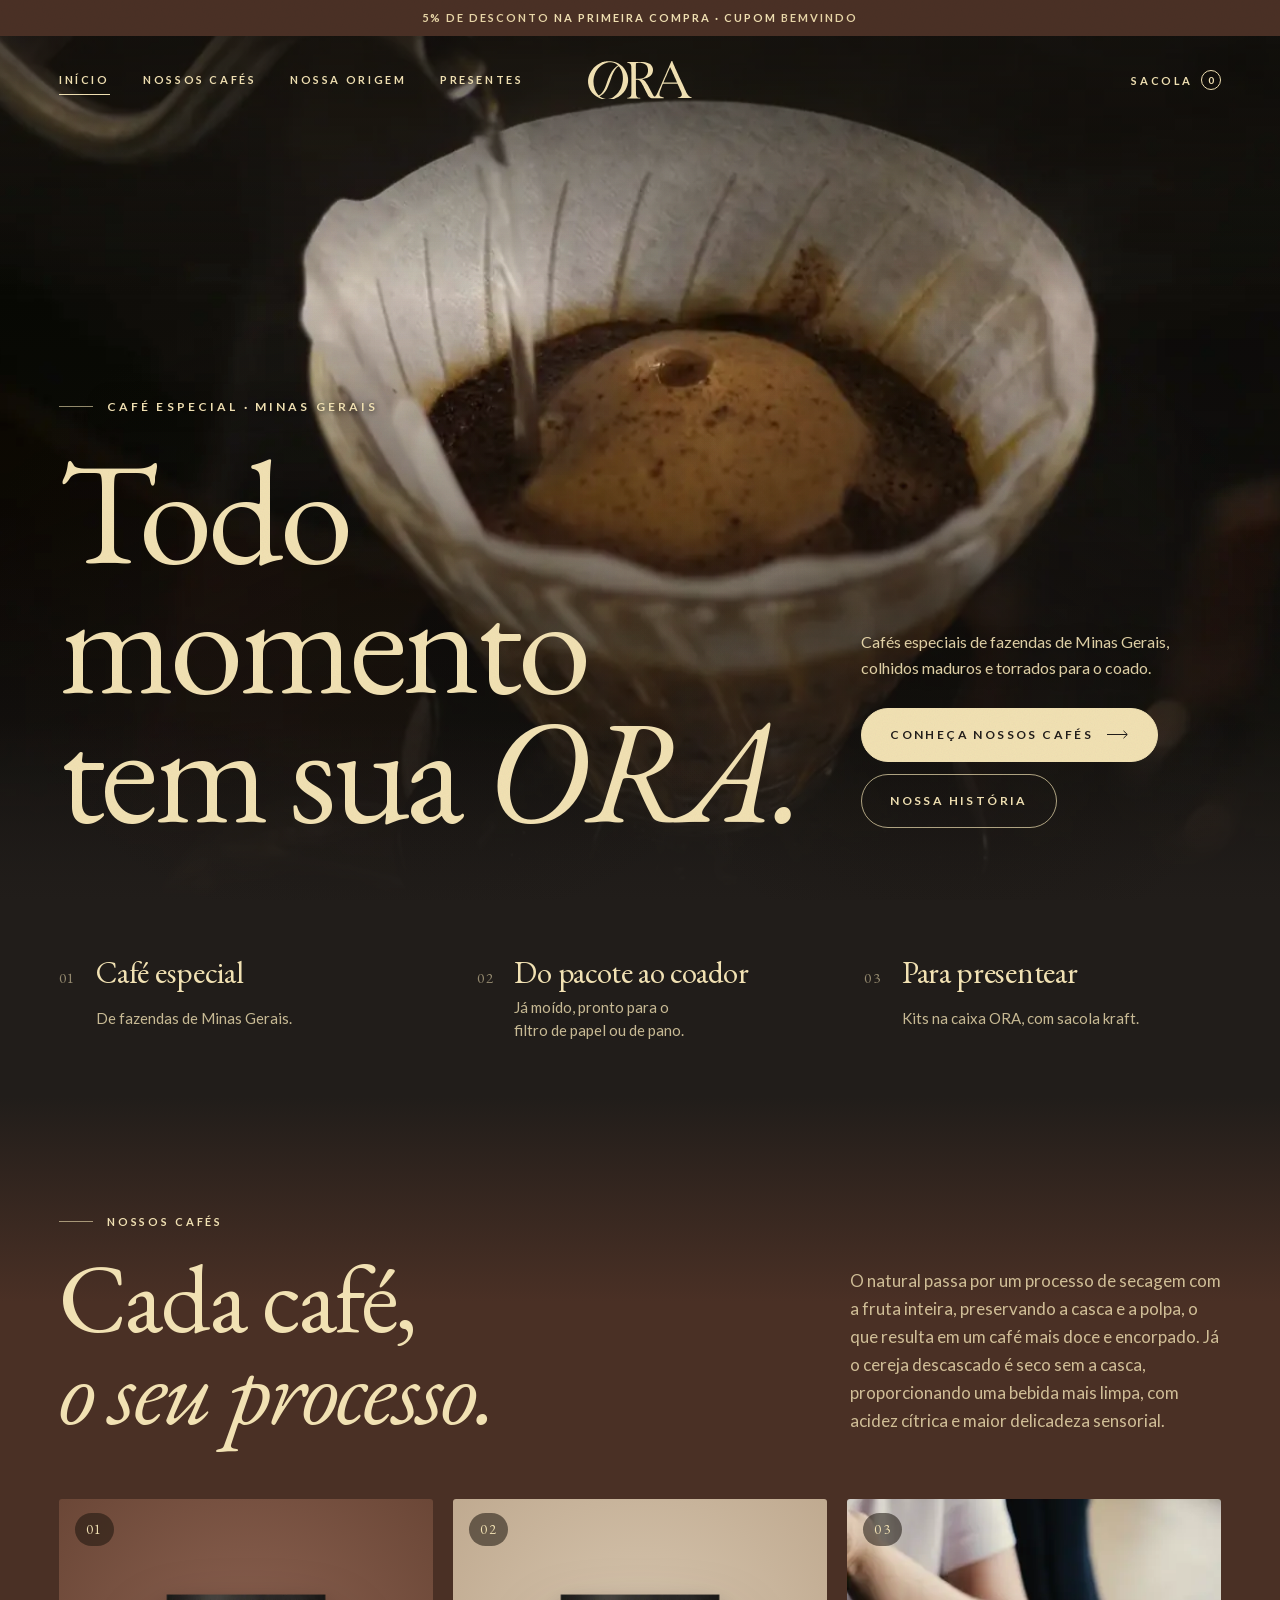
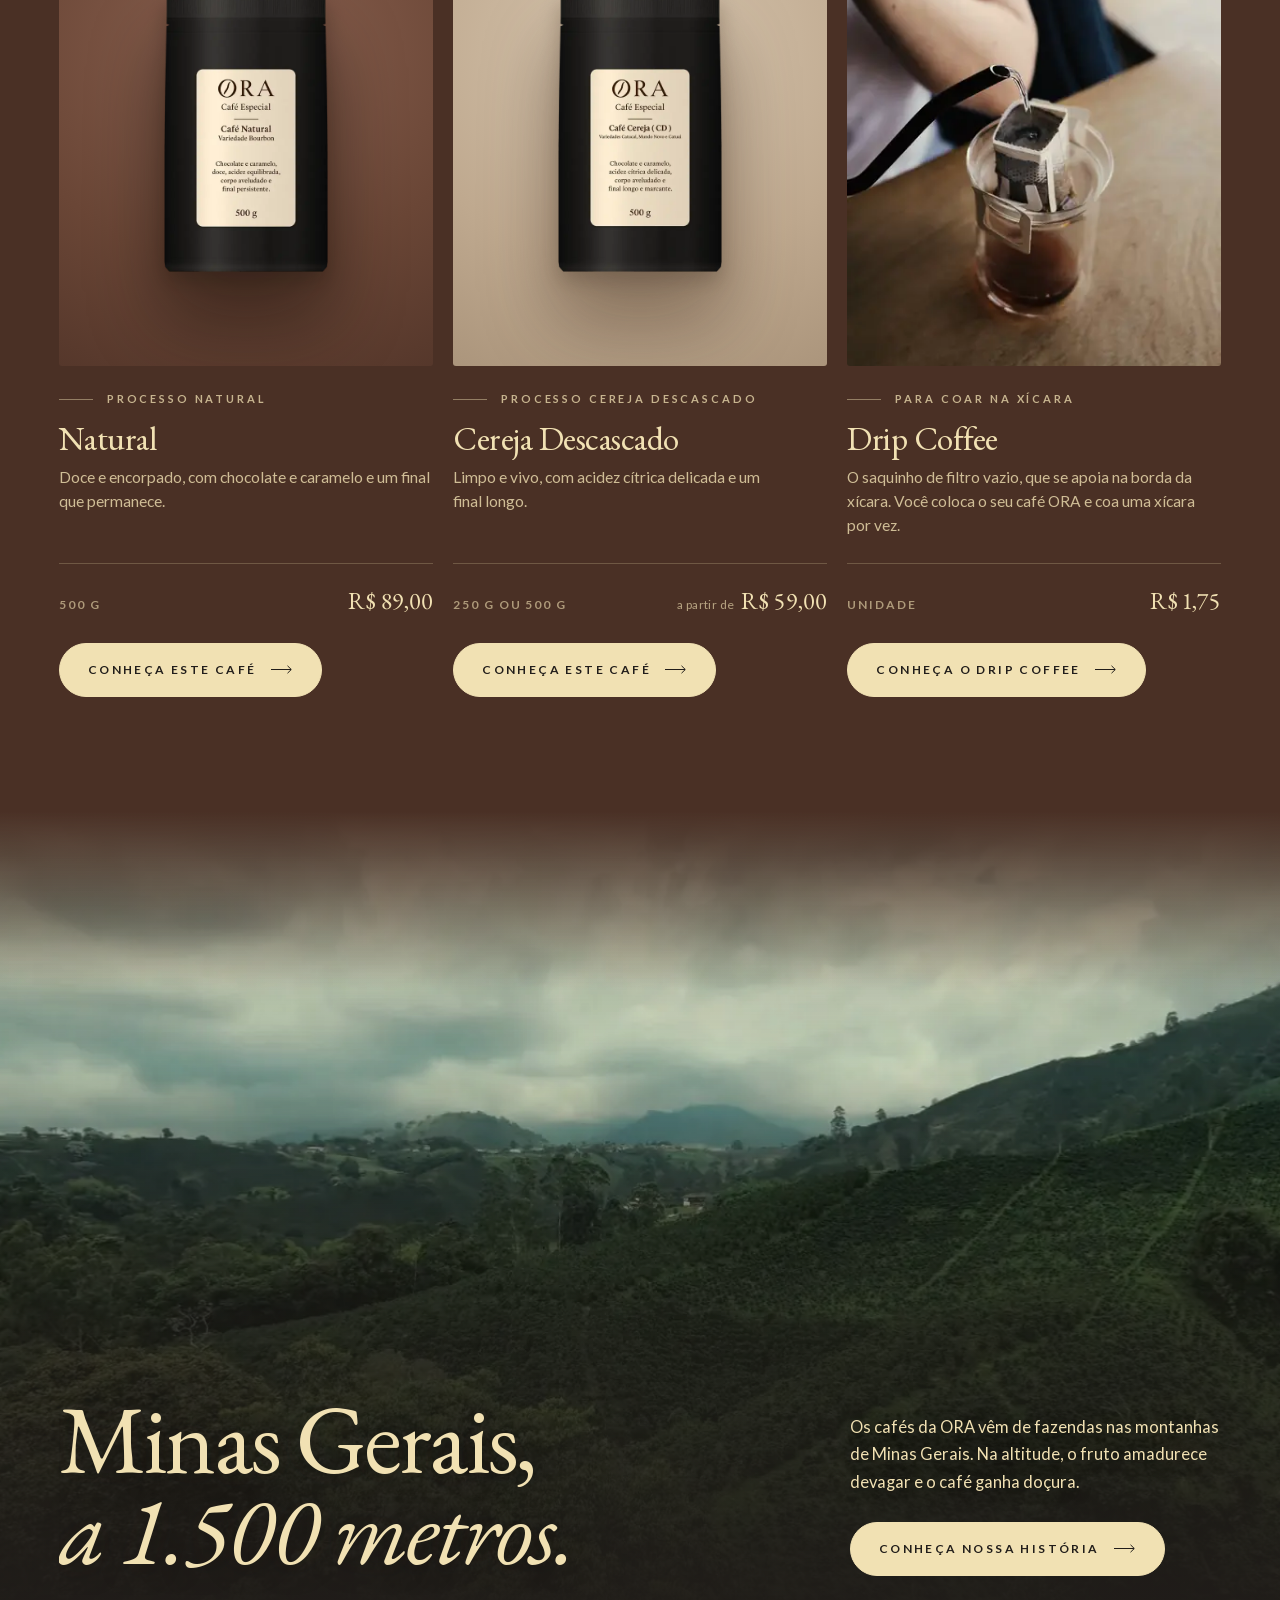
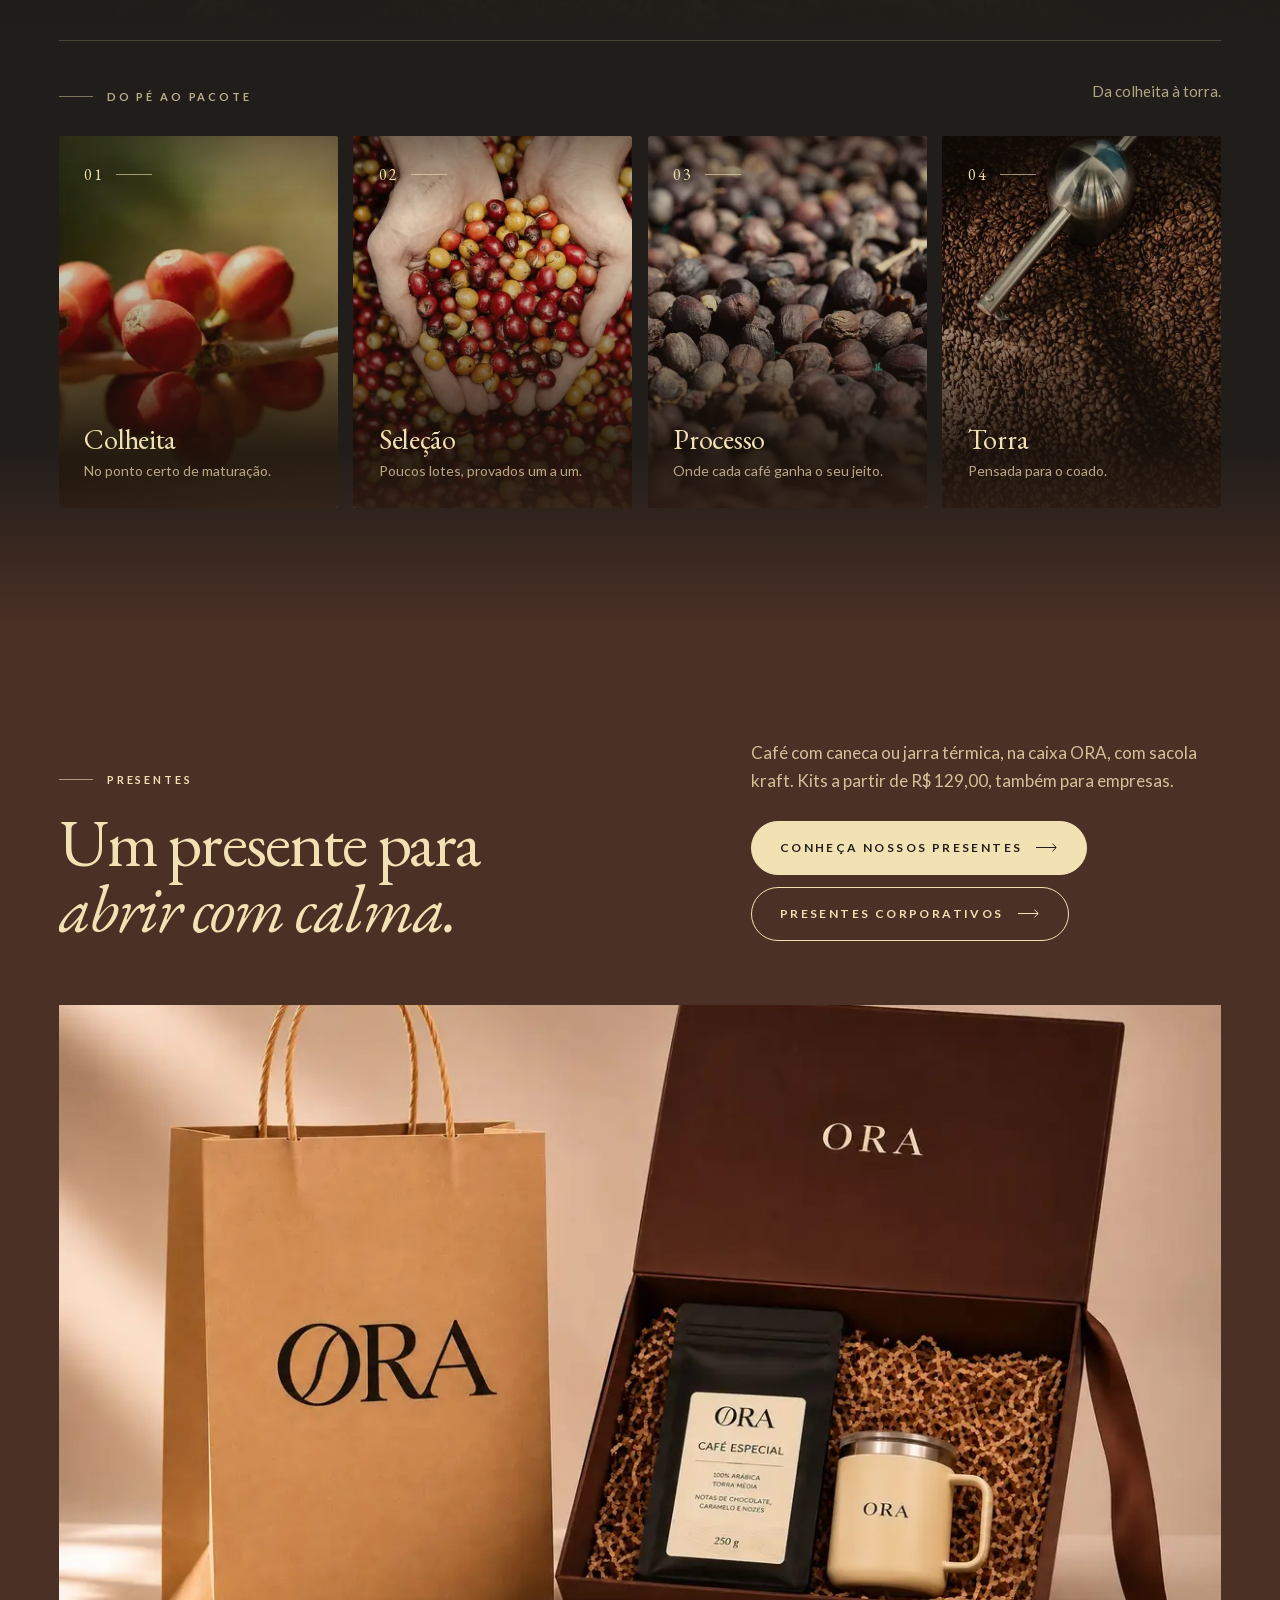
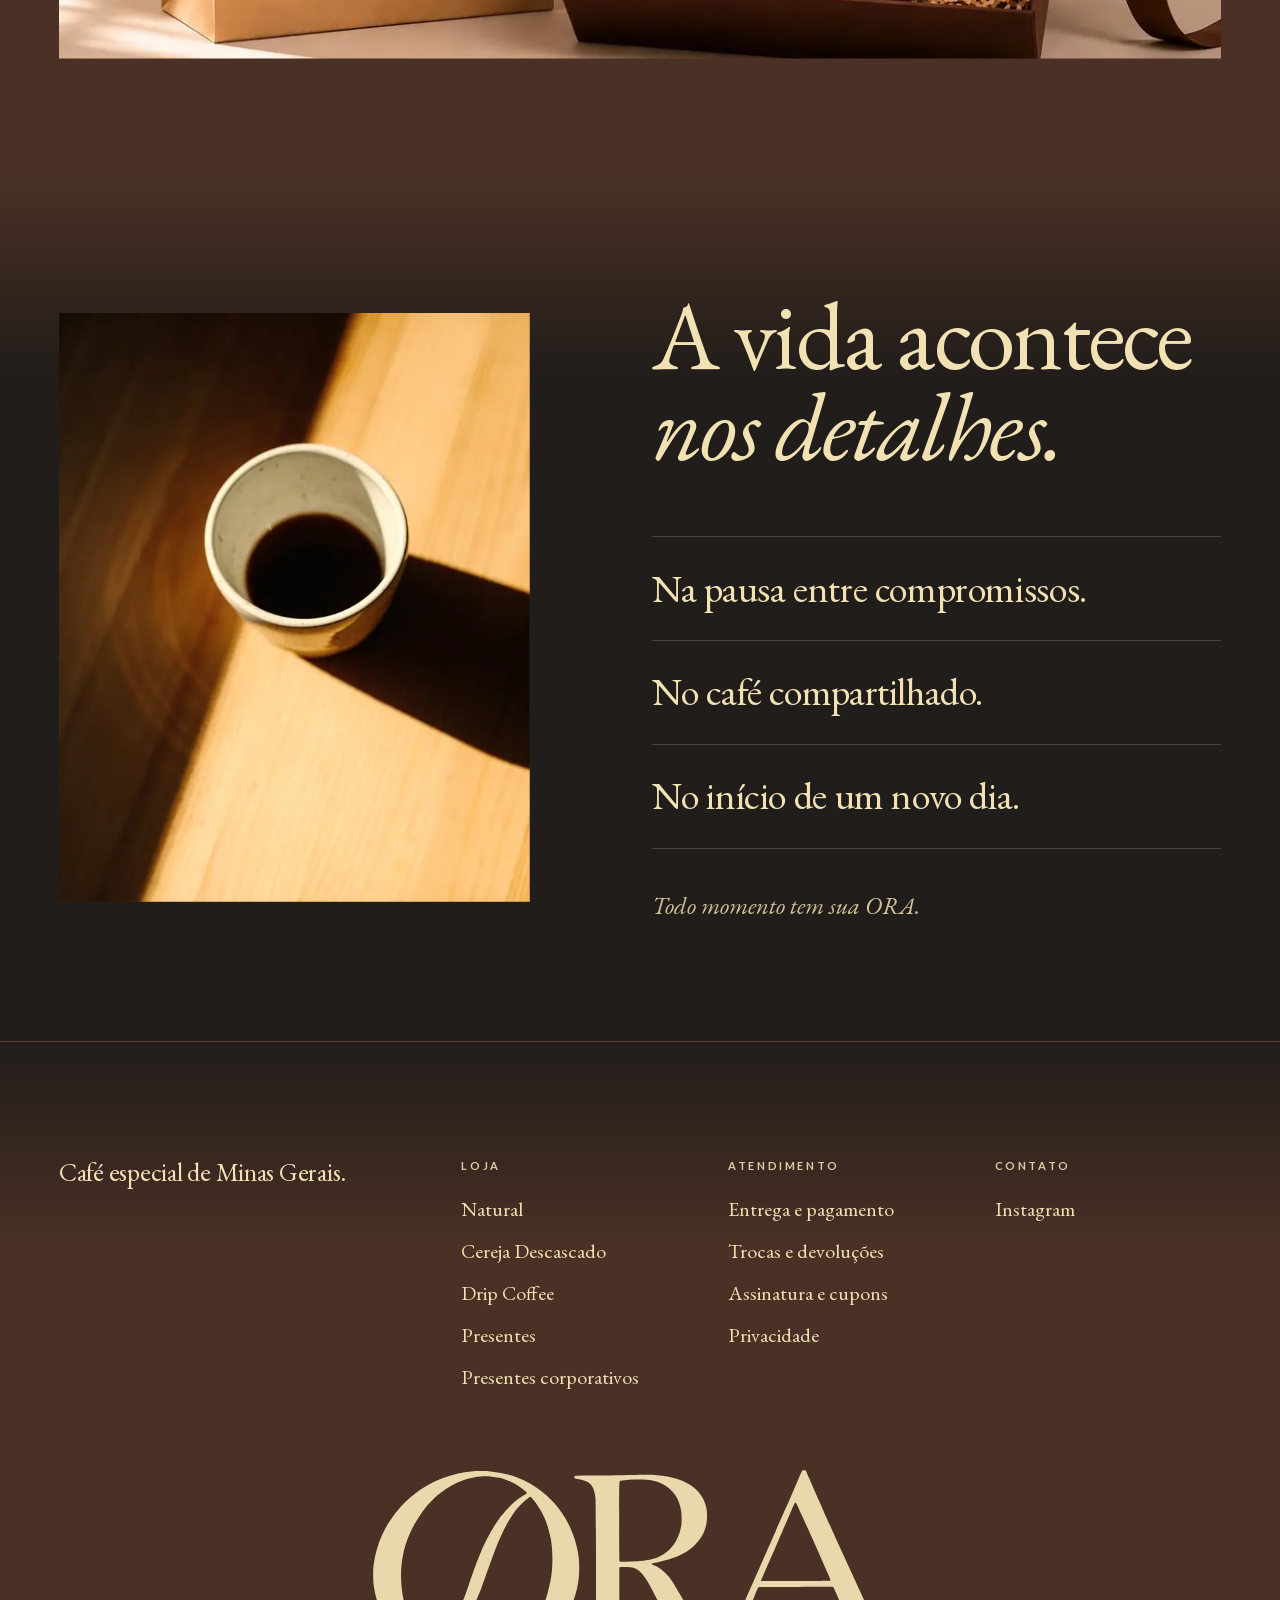
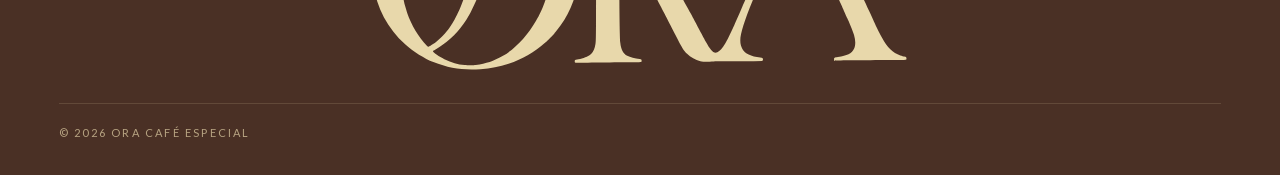
==== index.html @ 2ff7a624 "Kits: menciona o cartão sobre o café com QR code Co-Authored-By: Claude Opus 5.5 <noreply@anthropic." ====
<!doctype html>
<html lang="pt-BR">
<head>
<meta charset="utf-8">
<meta name="viewport" content="width=device-width, initial-scale=1">
<meta name="robots" content="noindex, nofollow">
<title>ORA · Café especial</title>
<meta property="og:type" content="website">
<meta property="og:title" content="ORA · Café especial">
<meta property="og:description" content="Cafés especiais de fazendas de Minas Gerais, colhidos maduros e torrados em pequenos lotes.">
<meta property="og:image" content="https://joaquimferraz099-maker.github.io/ora-site/assets/originais/video__hero-coado-poster.jpg">

<meta name="description" content="Cafés especiais de fazendas de Minas Gerais: Natural e Cereja Descascado, e kits para presentear.">
<meta name="theme-color" content="#4A3025">
<link rel="icon" href="assets/brand/monograma.svg">
<link rel="preload" href="assets/fonts/garamond.woff2" as="font" type="font/woff2" crossorigin><link rel="preload" href="assets/fonts/lato-400.woff2" as="font" type="font/woff2" crossorigin>
<style id="ora-css">
@font-face{font-family:'EB Garamond';font-style:normal;font-weight:400 500;font-display:swap;src:url(assets/fonts/garamond.woff2) format('woff2')}
@font-face{font-family:'EB Garamond';font-style:italic;font-weight:400 500;font-display:swap;src:url(assets/fonts/garamond-italico.woff2) format('woff2')}
@font-face{font-family:'Lato';font-style:normal;font-weight:400;font-display:swap;src:url(assets/fonts/lato-400.woff2) format('woff2')}
@font-face{font-family:'Lato';font-style:normal;font-weight:700;font-display:swap;src:url(assets/fonts/lato-700.woff2) format('woff2')}
:root{
--espresso:#4A3025; --butter:#F1E1B3; --mocha:#B8A48D; --roast:#211D1A;
--cream:#F6EBCB; --sand:#E9D7A8;
--ink:var(--roast);
--line:rgba(33,29,26,.16); --line-soft:rgba(33,29,26,.09);
--serif:"EB Garamond", Garamond, "Times New Roman", serif;
--sans:"Lato", "Helvetica Neue", Arial, sans-serif;
--gut:clamp(20px,4.6vw,80px);
--ease:cubic-bezier(.65,.05,0,1);
--ease-out:cubic-bezier(.16,1,.3,1);
--hdr:88px;
}
*,*::before,*::after{box-sizing:border-box}
html{-webkit-text-size-adjust:100%;text-size-adjust:100%}
html.lenis,html.lenis body{height:auto}
.lenis.lenis-smooth{scroll-behavior:auto!important}
.lenis.lenis-stopped{overflow:hidden}
body{margin:0;background:var(--butter);color:var(--ink);font-family:var(--sans);font-size:16px;line-height:1.6;
-webkit-font-smoothing:antialiased;-moz-osx-font-smoothing:grayscale;overflow-x:hidden;text-rendering:optimizeLegibility}
img,video,svg{display:block;max-width:100%}
img{height:auto}
a{color:inherit;text-decoration:none}
button{font:inherit;color:inherit;background:none;border:0;cursor:pointer;padding:0}
::selection{background:var(--espresso);color:var(--butter)}
:focus-visible{outline:1px solid currentColor;outline-offset:4px}
body::after{content:"";position:fixed;inset:0;z-index:200;pointer-events:none;opacity:.07;mix-blend-mode:multiply;
background-image:url("data:image/svg+xml,%3Csvg xmlns='http://www.w3.org/2000/svg' width='160' height='160'%3E%3Cfilter id='n'%3E%3CfeTurbulence type='fractalNoise' baseFrequency='.85' numOctaves='2' stitchTiles='stitch'/%3E%3C/filter%3E%3Crect width='100%25' height='100%25' filter='url(%23n)'/%3E%3C/svg%3E")}
.display{font-family:var(--serif);font-weight:400;letter-spacing:-.028em;line-height:.94;margin:0}
.xxl{font-size:clamp(60px,11.5vw,210px);line-height:.88}
.xl{font-size:clamp(48px,7.6vw,134px)}
.lg{font-size:clamp(40px,5.2vw,88px);line-height:.98}
.md{font-size:clamp(32px,3.4vw,56px);line-height:1.04;letter-spacing:-.02em}
.sm{font-size:clamp(24px,2vw,32px);line-height:1.2;letter-spacing:-.01em}
.it{font-style:italic}
.eyebrow{font-family:var(--sans);font-size:11px;font-weight:700;letter-spacing:.26em;text-transform:uppercase;margin:0;opacity:.75;display:flex;align-items:center;gap:14px}
.eyebrow.ln-l::before{content:"";width:34px;height:1px;background:currentColor;opacity:.6}
.body{font-size:18px;line-height:1.72;max-width:33em;margin:0}
.body + .body{margin-top:1.1em}
.lede{font-family:var(--serif);font-size:clamp(23px,2vw,32px);line-height:1.36;letter-spacing:-.006em;margin:0;max-width:23em}
.num{font-family:var(--serif);font-variant-numeric:lining-nums proportional-nums}
.mono-grain{width:22px;opacity:.8}
.t-espresso{background:var(--espresso);color:var(--butter);--ink:var(--butter);--line:rgba(241,225,179,.22);--line-soft:rgba(241,225,179,.12)}
.t-roast{background:var(--roast);color:var(--butter);--ink:var(--butter);--line:rgba(241,225,179,.2);--line-soft:rgba(241,225,179,.1)}
.t-mocha{background:var(--mocha);color:var(--roast)}
.t-butter{background:var(--butter);color:var(--roast)}
.t-cream{background:var(--cream);color:var(--roast)}
.wrap{padding-inline:var(--gut)}
.sec{position:relative;padding-block:clamp(72px,9vw,148px)}
.grid{display:grid;grid-template-columns:repeat(12,minmax(0,1fr));column-gap:clamp(14px,1.8vw,30px)}
.media{position:relative;overflow:hidden;background:var(--espresso)}
.media > img,.media > video{width:100%;height:100%;object-fit:cover}
.btn{display:inline-flex;align-items:center;gap:14px;height:54px;padding:0 28px;border:1px solid currentColor;border-radius:60px;
font-size:12px;font-weight:700;letter-spacing:.2em;text-transform:uppercase;position:relative;overflow:hidden;isolation:isolate;transition:color .6s var(--ease)}
.btn::before{content:"";position:absolute;inset:0;background:currentColor;transform:translateY(101%);transition:transform .6s var(--ease);z-index:-1}
.btn:hover::before{transform:none}
.btn:hover{color:var(--butter)}
.t-espresso .btn:hover,.t-roast .btn:hover,.on-dark .btn:hover{color:var(--roast)}
.btn.solid{background:var(--roast);border-color:var(--roast);color:var(--butter)}
.btn.solid::before{background:var(--espresso)}
.btn.solid:hover{color:var(--butter)}
.btn.light{background:var(--butter);border-color:var(--butter);color:var(--roast)}
.btn.light::before{background:var(--cream)}
.btn.light:hover{color:var(--roast)}
.arr{width:22px;height:9px;flex:none;transition:transform .6s var(--ease)}
a:hover > .arr,button:hover > .arr{transform:translateX(5px)}
.link{display:inline-flex;align-items:center;gap:12px;font-size:12px;font-weight:700;letter-spacing:.2em;text-transform:uppercase;padding-bottom:6px;position:relative}
.link::after{content:"";position:absolute;left:0;right:0;bottom:0;height:1px;background:currentColor;transform-origin:left;transition:transform .7s var(--ease)}
.link:hover::after{transform:scaleX(0);transform-origin:right}
.hdr{position:fixed;inset:0 0 auto 0;z-index:60;height:var(--hdr);display:grid;grid-template-columns:1fr auto 1fr;align-items:center;
padding-inline:var(--gut);color:var(--butter);transition:color .6s var(--ease-out),transform .8s var(--ease)}
.hdr::before{content:"";position:absolute;inset:0;background:var(--roast);transform:scaleY(0);transform-origin:top;transition:transform .8s var(--ease);z-index:-1}
.hdr::after{content:"";position:absolute;left:var(--gut);right:var(--gut);bottom:0;height:1px;background:currentColor;opacity:0;transition:opacity .6s}
.hdr.on-light{color:var(--roast)}
.hdr.is-solid{top:0}
.hdr.is-solid::before{transform:scaleY(1)}
.hdr.is-solid::after{opacity:.12}
.hdr.is-hidden{transform:translateY(-100%)}
.hdr nav{display:flex;gap:clamp(20px,2.6vw,44px);align-items:center}
.hdr nav:last-child{justify-content:flex-end}
.hdr a.nl{font-size:11px;font-weight:700;letter-spacing:.24em;text-transform:uppercase;position:relative;padding-block:6px}
.hdr a.nl::after{content:"";position:absolute;left:0;right:0;bottom:0;height:1px;background:currentColor;transform:scaleX(0);transform-origin:right;transition:transform .6s var(--ease)}
.hdr a.nl:hover::after,.hdr a.nl[aria-current]::after{transform:scaleX(1);transform-origin:left}
.hdr .logo{width:104px;color:inherit}
.hdr .logo svg{width:100%;height:auto}
.bag-count{display:inline-grid;place-items:center;min-width:20px;height:20px;padding:0 5px;margin-left:8px;border:1px solid currentColor;border-radius:20px;font-size:10px;letter-spacing:0;vertical-align:1px}
.burger{display:none;width:44px;height:44px;position:relative}
.burger span{position:absolute;left:10px;right:10px;height:1px;background:currentColor;transition:transform .6s var(--ease)}
.burger span:nth-child(1){top:18px}.burger span:nth-child(2){top:26px}
.menu-open .burger span:nth-child(1){transform:translateY(4px) rotate(45deg)}
.menu-open .burger span:nth-child(2){transform:translateY(-4px) rotate(-45deg)}
.menu-open .hdr{color:var(--butter)}
.menu-open .hdr::before{transform:scaleY(0)}
.mmenu{position:fixed;inset:0;z-index:55;background:var(--espresso);color:var(--butter);display:flex;flex-direction:column;justify-content:flex-end;
padding:calc(var(--hdr) + 24px) var(--gut) 40px;clip-path:inset(0 0 100% 0);transition:clip-path .9s var(--ease);visibility:hidden}
.menu-open .mmenu{clip-path:inset(0);visibility:visible}
.mmenu a.big{display:block;overflow:hidden;font-family:var(--serif);font-size:clamp(46px,12vw,80px);line-height:1.08;letter-spacing:-.02em}
.mmenu a.big span{display:block;transform:translateY(105%);transition:transform .9s var(--ease)}
.menu-open .mmenu a.big span{transform:none}
.mmenu .meta{margin-top:36px;padding-top:20px;border-top:1px solid rgba(241,225,179,.22);font-size:12px;letter-spacing:.18em;text-transform:uppercase;opacity:.7}
.ftr{padding:clamp(80px,9vw,130px) var(--gut) 34px;overflow:hidden}
.ftr .cols{display:grid;grid-template-columns:1.6fr 1fr 1fr 1fr;gap:40px}
.ftr .fh{margin:0 0 18px;font-size:11px;letter-spacing:.24em;text-transform:uppercase;font-weight:700;opacity:.6}
.ftr ul{list-style:none;margin:0;padding:0;display:grid;gap:10px;font-family:var(--serif);font-size:20px}
.ftr ul a{background:linear-gradient(currentColor,currentColor) 0 100%/0 1px no-repeat;transition:background-size .6s var(--ease)}
.ftr ul a:hover{background-size:100% 1px}
.news{display:flex;border-bottom:1px solid var(--line);margin-top:26px;max-width:440px}
.news input{flex:1;min-width:0;background:none;border:0;color:inherit;font-family:var(--serif);font-size:20px;padding:12px 0;outline:none}
.news input::placeholder{color:inherit;opacity:.5}
.news button{font-size:11px;letter-spacing:.24em;text-transform:uppercase;font-weight:700}
.ftr .giant{margin:clamp(70px,9vw,130px) 0 0;color:var(--butter)}
.ftr .giant svg{width:100%;height:auto;opacity:.95}
.ftr .base{display:flex;justify-content:space-between;gap:16px;flex-wrap:wrap;margin-top:26px;padding-top:20px;border-top:1px solid var(--line);font-size:11px;letter-spacing:.2em;text-transform:uppercase;opacity:.65}
.bag{position:fixed;inset:0;z-index:90;visibility:hidden;transition:visibility 0s .8s}
.bag.open{visibility:visible;transition:none}
.bag .scrim{position:absolute;inset:0;background:rgba(33,29,26,.5);opacity:0;transition:opacity .8s var(--ease)}
.bag.open .scrim{opacity:1}
.bag .panel{position:absolute;top:0;right:0;bottom:0;width:min(480px,100%);background:var(--butter);color:var(--roast);display:flex;flex-direction:column;
transform:translateX(100%);transition:transform .8s var(--ease)}
.bag.open .panel{transform:none}
.bag .ph{display:flex;justify-content:space-between;align-items:center;padding:28px 34px;border-bottom:1px solid var(--line)}
.bag .ph h3{margin:0;font-family:var(--serif);font-weight:400;font-size:32px;letter-spacing:-.01em}
.bag .items{flex:1;overflow:auto;padding:8px 34px}
.bag .item{display:grid;grid-template-columns:84px 1fr auto;gap:18px;padding:22px 0;border-bottom:1px solid var(--line-soft);align-items:start}
.bag .item .th{aspect-ratio:4/5;overflow:hidden;background:var(--espresso)}
.bag .item .th img{width:100%;height:100%;object-fit:cover}
.bag .item .th.lbl{display:grid;place-items:center}
.bag .item .th.lbl.alt{background:var(--mocha)}
.bag .item .th.lbl img{width:62%;height:auto;object-fit:contain}
.bag .item h5{margin:0;font-family:var(--serif);font-weight:400;font-size:21px;line-height:1.2}
.bag .item p{margin:4px 0 0;font-size:14px;opacity:.75}
.bag .item .pr{font-family:var(--serif);font-size:19px;white-space:nowrap}
.qty{display:inline-flex;align-items:center;border:1px solid var(--line);border-radius:40px;margin-top:12px}
.qty button{width:34px;height:34px;font-size:17px}
.qty span{min-width:22px;text-align:center;font-size:14px}
.bag .rm{font-size:11px;letter-spacing:.18em;text-transform:uppercase;opacity:.6;margin-top:12px;display:block}
.bag .pf{padding:26px 34px 32px;border-top:1px solid var(--line)}
.bag .tot{display:flex;justify-content:space-between;align-items:baseline;margin-bottom:6px}
.bag .tot b{font-family:var(--serif);font-weight:400;font-size:30px}
.bag .note{font-size:14px;opacity:.7;margin:0 0 20px}
.bag .empty{padding:60px 0;text-align:center}
.bag .empty p{font-family:var(--serif);font-size:26px;margin:0 0 24px}
.toast{position:fixed;left:50%;bottom:28px;z-index:95;transform:translate(-50%,calc(100% + 60px));visibility:hidden;transition:transform .7s var(--ease),visibility 0s .7s;background:var(--roast);color:var(--butter);padding:16px 26px;border-radius:40px;
font-size:14px;letter-spacing:.03em;display:flex;gap:16px;align-items:center;max-width:calc(100% - 32px)}
.toast.show{transform:translate(-50%,0);visibility:visible;transition:transform .7s var(--ease),visibility 0s}
.toast a{text-decoration:underline;text-underline-offset:4px;white-space:nowrap}
.veil{position:fixed;inset:0;z-index:150;background:var(--espresso);pointer-events:none;display:grid;place-items:center;opacity:1;transition:opacity .7s var(--ease-out)}
.veil svg{width:54px;color:var(--butter);opacity:.9}
.veil.off{opacity:0}
.veil.on{opacity:1;transition-duration:.45s}
.ln{display:block;overflow:hidden;padding-bottom:.2em;margin-bottom:-.2em}
.ln > span{display:block;transform:translateY(105%);transition:transform 1.25s var(--ease)}
.is-in .ln > span,.ln.is-in > span{transform:none}
.ln:nth-child(2) > span{transition-delay:.08s}
.ln:nth-child(3) > span{transition-delay:.16s}
[data-fade]{opacity:0;transform:translateY(22px);transition:opacity 1.1s var(--ease-out),transform 1.1s var(--ease-out)}
[data-fade].is-in{opacity:1;transform:none}
[data-delay="1"]{transition-delay:.12s!important}
[data-delay="2"]{transition-delay:.24s!important}
[data-delay="3"]{transition-delay:.36s!important}
[data-open]{clip-path:inset(12% 8% 12% 8%);transition:clip-path 1.5s var(--ease)}
[data-open] > img,[data-open] > video{transform:scale(1.18);transition:transform 2s var(--ease)}
[data-open].is-in{clip-path:inset(0)}
[data-open].is-in > img,[data-open].is-in > video{transform:scale(1)}
[data-par]{will-change:transform}
.kgrid{display:grid;grid-template-columns:repeat(3,minmax(0,1fr));gap:clamp(18px,2.2vw,36px)}
.kc-img{display:block;aspect-ratio:4/5}
.kc-img img{position:absolute;inset:0;width:100%;height:100%;object-fit:cover;transition:opacity .8s var(--ease-out),transform 1.6s var(--ease-out)}
.kc-img img.b{opacity:0}
.kc-img:hover img.b{opacity:1}
.kc-img:hover img{transform:scale(1.04)}
.kc-tag{position:absolute;left:16px;top:16px;z-index:2;background:var(--butter);color:var(--roast);font-size:10px;font-weight:700;letter-spacing:.2em;text-transform:uppercase;padding:7px 12px;border-radius:30px}
.kc-b{display:flex;justify-content:space-between;align-items:start;gap:20px;padding-top:20px;border-top:1px solid var(--line);margin-top:18px}
.kc-b h3{margin:0 0 6px;font-family:var(--serif);font-weight:400;font-size:clamp(24px,1.9vw,30px);line-height:1.1;letter-spacing:-.01em}
.kc-b p{margin:0;font-size:15.5px;line-height:1.5;opacity:.8;max-width:22em}
.kc-b .num{font-size:22px;white-space:nowrap}
.pack{display:grid;place-items:center;background:radial-gradient(120% 90% at 50% 30%,#5d3d30 0%,var(--espresso) 55%,#3b261d 100%)}
.pack.mocha{background:radial-gradient(120% 90% at 50% 30%,#cbb9a3 0%,var(--mocha) 55%,#a69079 100%)}
.pack img{width:38%;max-width:360px;height:auto;filter:drop-shadow(0 46px 38px rgba(20,12,8,.42)) drop-shadow(0 10px 10px rgba(20,12,8,.3))}
.pack.mocha img{filter:drop-shadow(0 46px 38px rgba(60,40,25,.38)) drop-shadow(0 10px 10px rgba(40,25,15,.28))}
.pack.mocha ~ .score,.pack.mocha ~ .ix{color:var(--roast)}
.score{display:inline-flex;align-items:baseline;gap:8px;border:1px solid currentColor;border-radius:40px;padding:6px 14px 7px;font-size:11px;font-weight:700;letter-spacing:.18em;text-transform:uppercase}
.score b{font-family:var(--serif);font-size:19px;font-weight:400;letter-spacing:0}
.chips{display:flex;gap:8px;flex-wrap:wrap}
.chips span{padding:7px 14px;border:1px solid var(--line);border-radius:30px;font-family:var(--serif);font-style:italic;font-size:17px}
@media (max-width:960px){
:root{--hdr:68px}
.hdr{grid-template-columns:auto 1fr auto}
.hdr nav.l a.nl{display:none}
.hdr .logo{width:84px;justify-self:center}
.burger{display:block;margin-left:-10px}
.ftr .cols{grid-template-columns:1fr 1fr}
.ftr .cols > div:first-child{grid-column:1/-1}
.body{font-size:16px}
.kgrid{grid-template-columns:1fr 1fr}
}
@media (max-width:600px){
.kgrid{grid-template-columns:1fr;gap:54px}
.btn{height:50px;padding:0 22px}
}
@media (prefers-reduced-motion:reduce){
*{animation:none!important;transition-duration:.01ms!important}
[data-fade],[data-open],.ln > span{opacity:1;transform:none;clip-path:none}
}
.ann{position:relative;z-index:65;background:var(--espresso);color:var(--butter);text-align:center;font-size:11px;font-weight:700;letter-spacing:.18em;text-transform:uppercase;padding:9px var(--gut)}
.ann b{color:var(--sand)}
.hdr{top:34px}
@media (max-width:600px){.ann{font-size:10px;letter-spacing:.12em;padding-inline:12px}}
.ftr .ftag{margin:14px 0 0;max-width:24em;font-size:15px;line-height:1.6;opacity:.75}
.kc .kc-l{display:inline-block;margin-top:14px}
.hdr{top:var(--ann,34px)}
.ann-m{display:none}
@media (max-width:600px){.ann{font-size:11px;letter-spacing:.1em}.ann-x{display:none}.ann-m{display:inline}}
.qty button{width:40px;height:40px}
.bag .rm{padding:8px 0}
@media (max-width:700px){body[data-page=produto] .toast{bottom:92px}}
.ftr .fh{opacity:.9}
h1,h2,h3,.display{text-wrap:balance}
p,li,figcaption span,.kc-b p{text-wrap:pretty}
.kc-img img[src*="p-cafe-caneca"],.media img[src*="p-cafe-caneca"]{object-position:72% 50%}
.kc-img img[src*="caixa-slogan"]{object-position:30% 50%}
.fgrid{display:grid;grid-template-columns:repeat(4,minmax(0,1fr));gap:clamp(10px,1.2vw,18px)}
.fcard{position:relative;overflow:hidden;border-radius:3px;aspect-ratio:3/4;color:var(--butter);display:flex;flex-direction:column;justify-content:space-between;padding:clamp(20px,2vw,30px);isolation:isolate;background:var(--roast)}
.fcard > img{position:absolute;inset:0;width:100%;height:100%;object-fit:cover;z-index:-2;transition:transform 1.1s var(--ease-out)}
.fcard::before{content:"";position:absolute;inset:0;z-index:-1;background:linear-gradient(0deg,rgba(24,16,10,.9) 14%,rgba(33,22,14,.3) 55%,rgba(33,22,14,.12) 78%,rgba(24,16,10,.55) 100%)}
.fcard::after{content:"";position:absolute;inset:0;z-index:-1;background:rgba(24,16,10,.42);opacity:0;transition:opacity .5s var(--ease-out)}
.fcard .fn{display:flex;align-items:center;justify-content:space-between;font-family:var(--serif);font-size:16px;letter-spacing:.12em;text-shadow:0 1px 10px rgba(20,14,8,.7)}
.fcard .fn span{display:flex;align-items:center;gap:12px}
.fcard .fn span::after{content:"";width:36px;height:1px;background:rgba(241,225,179,.6)}
.fcard .fn i{font-style:normal;font-size:22px;line-height:1;transition:transform .35s var(--ease-out)}
.fcard h3{margin:0;font-family:var(--serif);font-weight:400;font-size:clamp(26px,2.2vw,36px);line-height:1.05;letter-spacing:-.01em}
.fcard .fs{margin:6px 0 0;font-size:14px;opacity:.82}
.fcard .fx{display:grid;grid-template-rows:0fr;opacity:0;transition:grid-template-rows .55s var(--ease-out),opacity .45s var(--ease-out)}
.fcard .fx > p{min-height:0;overflow:hidden;margin:0;font-size:15px;line-height:1.55;opacity:.92}
.fcard .fx > p > span{display:block;padding-top:12px}
.fcard button.fb{position:absolute;inset:0;z-index:3;background:none;border:0;padding:0;cursor:pointer;border-radius:inherit}
.fcard button.fb:focus-visible{outline:2px solid var(--butter);outline-offset:-4px}
.fcard[data-aberto=true] .fx{grid-template-rows:1fr;opacity:1}
.fcard[data-aberto=true]::after{opacity:1}
.fcard[data-aberto=true] .fn i{transform:rotate(45deg)}
@media (hover:hover){
.fcard .fn i{display:none}
.fcard button.fb{cursor:default}
.fcard:hover > img{transform:scale(1.05)}
.fcard:hover::after{opacity:1}
.fcard:hover .fx{grid-template-rows:1fr;opacity:1}
}
@media (max-width:960px){.fgrid{grid-template-columns:repeat(2,minmax(0,1fr))}.fcard{aspect-ratio:4/5}}
@media (max-width:600px){.fgrid{display:flex;overflow-x:auto;scroll-snap-type:x mandatory;margin-inline:calc(var(--gut) * -1);padding-inline:var(--gut);scrollbar-width:none}.fgrid::-webkit-scrollbar{display:none}.fcard{flex:0 0 78%;scroll-snap-align:center;aspect-ratio:3/4}}
@media (prefers-reduced-motion:reduce){.fcard > img,.fcard .fx,.fcard::after{transition:none}}
.ftr .giant{margin-top:clamp(56px,6vw,90px)}
.ftr .giant svg{width:min(560px,46%)}
@media (max-width:700px){.ftr .giant svg{width:68%}.ftr ul{font-size:17px}.ftr .cols{column-gap:20px}}
body[data-page=produto] .ftr{padding-bottom:110px}
@media (max-width:700px){.toast{flex-direction:column;align-items:flex-start;gap:6px;width:calc(100% - 32px);border-radius:16px;padding:14px 20px}}
.pack.mocha{background:radial-gradient(120% 90% at 50% 30%,#a8917a 0%,#8c7560 55%,#6f5a47 100%)}
.pack.mocha ~ .score,.pack.mocha ~ .ix{color:var(--butter)}
@media (max-width:600px){
.kgrid:not([data-grid]){display:flex!important;overflow-x:auto;scroll-snap-type:x mandatory;gap:14px;margin-inline:calc(var(--gut) * -1);padding-inline:var(--gut);scrollbar-width:none}
.kgrid:not([data-grid])::-webkit-scrollbar{display:none}
.kgrid:not([data-grid]) .kc{flex:0 0 82%;scroll-snap-align:center;min-width:0}
}
.kc-img img[src*="p-kit-completo"]{object-position:70% 50%}
.toast{border:1px solid rgba(241,225,179,.35);box-shadow:0 14px 40px rgba(10,8,6,.35)}
.gal .cap{background:rgba(28,20,14,.6);color:var(--butter)!important;opacity:1!important;padding:5px 10px 4px;border-radius:30px}
.mmenu{justify-content:flex-start;padding-top:calc(var(--hdr) + 12svh)}
.mmenu .meta{display:flex;flex-wrap:wrap;gap:12px 22px;opacity:.85}
.gal img[src*="caixa-slogan"]{object-position:22% 50%}
.kc-img img[src*="p-kit-completo"]{object-position:88% 50%}
.gal .media.kraft .cap{top:16px;bottom:auto}
.kc-img img[src*="p-kit-vertical"]{object-position:78% 50%}
.kc-img img[src*="caixa-slogan"]{object-position:4% 50%}
@media (max-width:600px){.kc-b{display:grid;grid-template-columns:1fr auto;gap:4px 14px}.kc-b>div{display:contents}.kc-b h3{grid-column:1;grid-row:1}.kc-b .num{grid-column:2;grid-row:1}.kc-b p{grid-column:1/-1;grid-row:2;max-width:none}}
.bag.open ~ .toast{bottom:auto;top:20px}
.bag.open ~ .toast:not(.show){transform:translate(-50%,-200%)}
@media (max-width:600px){.kc .kc-b{display:grid!important;grid-template-columns:1fr auto;gap:4px 14px}.kc .kc-b>div{display:contents}.kc .kc-b h3{grid-column:1;grid-row:1}.kc .kc-b .num{grid-column:2;grid-row:1;margin:0!important;font-size:20px!important}.kc .kc-b p{grid-column:1/-1;grid-row:2;max-width:none}}
.pack{background:radial-gradient(120% 90% at 50% 30%,#a8917a 0%,#8c7560 55%,#6f5a47 100%)}
.pack ~ .ix,.pack ~ .score{color:var(--butter)}
@media (max-width:900px){.hdr{grid-template-columns:1fr auto 1fr}.hdr .r{justify-self:end}}
.bag .item .pr{border-top:0!important}
.ftr .giant{text-align:center}.ftr .giant svg{display:inline-block}
.creds a{color:inherit;text-decoration:none;transition:opacity .3s}.creds a:hover b{text-decoration:underline;text-underline-offset:5px;text-decoration-thickness:1px}
@media (max-width:700px){body[data-page=produto] .sbar{display:grid;grid-template-columns:1fr auto;column-gap:14px;row-gap:0;padding-block:10px}body[data-page=produto] .sbar .th{display:none}body[data-page=produto] .sbar .n{grid-column:1;grid-row:1}body[data-page=produto] .sbar .num{grid-column:1;grid-row:2;font-size:15px!important;opacity:.8}body[data-page=produto] .sbar .btn{grid-column:2;grid-row:1/3}}
@media (max-width:600px){.kgrid:not([data-grid]){margin-inline:calc(50% - 50vw)!important;padding-inline:var(--gut)!important}}
body[data-page=produto] .ftr{padding-bottom:34px}
body[data-page=produto]:has(.sbar.on) .ftr{padding-bottom:110px}
.bag .item .th.ph{display:block;padding:0;border:0}
@media (max-width:600px){body[data-page=produto] .kgrid:not([data-grid]){width:auto!important}}
.pack,.pc .pk .pack.deep{background:radial-gradient(120% 90% at 50% 30%,#8a6150 0%,#6a4636 55%,#4e3227 100%)}
.pack.mocha{background:radial-gradient(120% 90% at 50% 30%,#d6c5ae 0%,#bfa98f 55%,#a48e75 100%)}
.pack.mocha ~ .ix,.pack.mocha ~ .score{color:var(--roast)}
@media (max-width:700px){.bag .note .nl-x{display:none}}
.mmenu .mimg{flex:1;min-height:0;margin-top:28px;border-radius:3px;overflow:hidden}.mmenu .mimg img{width:100%;height:100%;object-fit:cover;opacity:.85}
.bag .item .cmsg{grid-column:1/-1;margin:2px 0 0;padding:12px 14px;background:rgba(74,48,37,.07);border-radius:3px;font-family:var(--serif);font-style:italic;font-size:15px;line-height:1.45;opacity:1;overflow-wrap:anywhere}
.bag .item .cmsg b{font-family:var(--sans);font-style:normal;font-size:10px;letter-spacing:.2em;text-transform:uppercase;font-weight:700;opacity:.6;margin-right:6px}
.card-pv{position:relative}.card-pv.ex .txt,.card-pv.ex .sig span{opacity:.45}
.card-pv.ex::after{content:"Exemplo";position:absolute;top:30px;right:32px;font-size:10px;letter-spacing:.22em;text-transform:uppercase;font-weight:700;padding:4px 9px 3px;border:1px solid currentColor;border-radius:30px;opacity:.55}
.tam-tx{display:inline-block;font-size:13px;letter-spacing:.06em;opacity:.8;padding:10px 0}
@media (max-width:380px){.card-pv .sig{flex-direction:column;align-items:flex-start;gap:6px}}
::selection{background:var(--espresso);color:var(--butter)}
.t-roast ::selection,.t-espresso ::selection{background:var(--butter);color:var(--roast)}
a.link{background-image:linear-gradient(currentColor,currentColor);background-size:0% 1px;background-repeat:no-repeat;background-position:0 100%;transition:background-size .5s var(--ease)}
a.link:hover{background-size:100% 1px}
.bag .pay{margin:8px 0 0;font-size:13px;opacity:.75}
.bag .fg{margin:10px 0 0;font-size:13px}
.cepf{display:flex;align-items:center;gap:12px;margin:16px 0 0;padding:10px 0;border-block:1px solid var(--line)}
.cepf label{font-size:10px;letter-spacing:.22em;text-transform:uppercase;font-weight:700;opacity:.85}
.cepf input{flex:1;min-width:0;background:none;border:0;font:inherit;font-size:15px;color:inherit;padding:4px 0}
.cepf input:focus{outline:none}
.cepf:focus-within{border-color:currentColor}
.cepf button{font-size:11px;letter-spacing:.2em;text-transform:uppercase;font-weight:700}
.cep-r{margin:8px 0 0;font-size:13px;opacity:.75;min-height:1em}
.cep-r:empty{display:none}
.ftr .base{display:flex;justify-content:space-between;gap:16px;flex-wrap:wrap}
:is(.hero,.hhero,.ghero,.lhero) [data-fade]{opacity:1;animation:oraUp 1.1s var(--ease-out) both}
:is(.hero,.hhero,.ghero,.lhero) .ln > span{animation:oraLn 1.25s var(--ease) .1s both}
@keyframes oraUp{from{transform:translateY(22px)}to{transform:none}}
@keyframes oraLn{from{transform:translateY(105%)}to{transform:none}}
@media (prefers-reduced-motion:reduce){:is(.hero,.hhero,.ghero,.lhero) [data-fade],:is(.hero,.hhero,.ghero,.lhero) .ln > span{animation:none}}
body{background:var(--roast)}
.t-roast .btn.solid,.t-espresso .btn.solid,.sbar .btn.solid{background:var(--butter);border-color:var(--butter);color:var(--roast)}
.t-roast .btn.solid::before,.t-espresso .btn.solid::before,.sbar .btn.solid::before{background:var(--cream)}
.t-roast .btn.solid:hover,.t-espresso .btn.solid:hover,.sbar .btn.solid:hover{color:var(--roast)}
.ftr{border-top:1px solid rgba(241,225,179,.1)}
.seam-b{position:absolute;left:0;right:0;bottom:-1px;height:clamp(90px,14vw,200px);z-index:1;pointer-events:none}
@view-transition{navigation:auto}
.hdr{view-transition-name:ora-hdr}
.ann{view-transition-name:ora-ann}
::view-transition-old(root){animation:oraSai .35s cubic-bezier(.4,0,1,1) both}
::view-transition-new(root){animation:oraEntra .7s cubic-bezier(.16,1,.3,1) both}
@keyframes oraSai{to{opacity:0}}
@keyframes oraEntra{from{opacity:0;transform:translateY(14px)}}
@media (prefers-reduced-motion:reduce){::view-transition-group(*),::view-transition-old(*),::view-transition-new(*){animation:none!important}}
:is(section,header):has(> .seam-b,> .seam-t){position:relative}
.seam-t{position:absolute;left:0;right:0;top:-1px;height:clamp(90px,14vw,200px);z-index:1;pointer-events:none}
</style>
<style>
/* abertura */
.hero{position:relative;height:calc(100svh - 36px);min-height:600px;color:var(--butter);overflow:hidden;background:var(--roast)}
.hero .bg{position:absolute;inset:-8% 0}
.hero .bg img,.hero video{position:absolute;inset:0;width:100%;height:100%;object-fit:cover}
.hero .eyebrow{font-size:12px;text-shadow:0 0 4px rgba(15,12,9,.95),0 1px 18px rgba(15,12,9,.9)}
@media (max-width:760px){.hero .bg img,.hero video{object-position:50% 50%}}
.hero::before{content:"";position:absolute;inset:0 0 auto;height:min(34svh,260px);background:linear-gradient(180deg,rgba(20,16,12,.62),rgba(20,16,12,0));z-index:1;pointer-events:none}
.hero::after{content:"";position:absolute;inset:0;background:linear-gradient(180deg,rgba(33,29,26,.2) 0%,rgba(33,29,26,0) 30%,rgba(33,29,26,.12) 55%,rgba(33,29,26,.78) 100%)}
.hero .in{position:absolute;z-index:2;inset:auto var(--gut) clamp(34px,5vw,64px);display:grid;grid-template-columns:1fr auto;align-items:end;gap:40px}
.hero .in::before{content:"";position:absolute;right:-6%;bottom:-30%;width:58%;height:150%;background:radial-gradient(closest-side,rgba(20,16,12,.5),rgba(20,16,12,0));z-index:-1;pointer-events:none}
.hero .eyebrow{margin-bottom:clamp(20px,2.4vw,34px);opacity:1;text-shadow:0 1px 6px rgba(20,16,12,.9),0 0 22px rgba(20,16,12,.8)}
.hero .in > div:first-child{position:relative}
.hero .in > div:first-child::before{content:"";position:absolute;left:-12%;bottom:-25%;width:110%;height:150%;background:radial-gradient(closest-side,rgba(20,16,12,.42),rgba(20,16,12,0));z-index:-1;pointer-events:none}
.hero .side{max-width:360px;padding-bottom:8px}
.hero .side p{margin:0 0 26px;font-size:16px;line-height:1.65;opacity:.92;text-shadow:0 1px 18px rgba(20,16,12,.7)}
.hero .side .acts{display:flex;align-items:center;gap:12px;flex-wrap:wrap}
.btn.ghost-l{color:var(--butter);border-color:rgba(241,225,179,.7)}
.btn.ghost-l::before{background:var(--butter)}
.btn.ghost-l:hover{color:var(--roast)}

/* diferenciais */
.creds{display:grid;grid-template-columns:repeat(3,1fr);padding:clamp(40px,4.4vw,64px) var(--gut)}
.creds a{display:grid;grid-template-columns:auto 1fr;column-gap:clamp(16px,1.6vw,24px);align-items:baseline;padding:0 clamp(18px,2.4vw,40px)}
.creds a:first-child{padding-left:0}
.creds a + div{border-left:1px solid var(--line)}
.creds i{font-style:normal;font-family:var(--serif);font-size:15px;letter-spacing:.1em;opacity:.55;grid-row:1/3}
.creds b{font-family:var(--serif);font-weight:400;font-size:clamp(28px,2.4vw,38px);line-height:1.05;letter-spacing:-.01em}
.creds span{font-size:15px;line-height:1.5;opacity:.8;margin-top:8px;text-wrap:balance}

/* cafés */
.cafes{padding-block:clamp(84px,9vw,150px) clamp(84px,9vw,140px)}
.cafes .hd{display:grid;grid-template-columns:repeat(12,minmax(0,1fr));gap:24px;align-items:end;margin-bottom:clamp(44px,5vw,80px)}
.cafes .hd > div{grid-column:1/9}
.cafes .hd > p{grid-column:9/13;margin:0;font-size:17px;line-height:1.65;opacity:.8}
.pgrid{display:grid;grid-template-columns:repeat(3,minmax(0,1fr));gap:clamp(14px,1.6vw,26px)}
.pc{display:flex;flex-direction:column}
.pc .pk{position:relative;aspect-ratio:4/5;overflow:hidden;border-radius:3px}
.pc .pk .pack{position:absolute;inset:0;transition:transform 1.2s var(--ease-out)}
.pc .pk .pack img{width:44%}
.pc .pk .pack.deep{background:radial-gradient(120% 90% at 50% 30%,#8a6150 0%,#6a4636 55%,#4e3227 100%)}
.pc .pk > img{position:absolute;inset:0;width:100%;height:100%;object-fit:cover;transition:transform 1.2s var(--ease-out)}
.pc:hover .pk .pack,.pc:hover .pk > img{transform:scale(1.035)}
.pc .ix{position:absolute;left:16px;top:14px;z-index:2;font-family:var(--serif);font-size:14px;letter-spacing:.1em;color:var(--butter);background:rgba(28,20,14,.55);padding:5px 11px;border-radius:30px}
.pc .pack.mocha ~ .ix{color:var(--butter);opacity:1}
.pc .tag{position:absolute;right:16px;top:16px;z-index:2;background:var(--butter);color:var(--roast);font-size:10px;font-weight:700;letter-spacing:.2em;text-transform:uppercase;padding:7px 12px;border-radius:30px}
.pc .bd{padding-top:24px;display:flex;flex-direction:column;flex:1}
.pc .eyebrow{font-size:11px}
.pc h3{margin:14px 0 10px;font-family:var(--serif);font-weight:400;font-size:clamp(32px,2.6vw,42px);line-height:1;letter-spacing:-.015em}
.pc h3 em{font-style:italic}
.pc p.ph{margin:0;font-size:15.5px;line-height:1.55;opacity:.8;max-width:24em}
.pc .fm{display:flex;justify-content:space-between;align-items:baseline;gap:16px;margin-top:auto;padding:18px 0 0;border-top:1px solid var(--line)}
.pc p.ph{margin-bottom:26px}
.pc .fm span{font-size:12px;letter-spacing:.16em;text-transform:uppercase;font-weight:700;opacity:.6}
.pc .fm b{font-family:var(--serif);font-weight:400;font-size:24px}
.pc .fm b small{font-family:var(--sans);font-size:12px;opacity:.65;margin-right:6px;letter-spacing:.04em}
.pc .go{margin-top:22px;align-self:flex-start}

/* origem */
.orig{color:var(--butter)}
.orig .band{position:relative;height:min(92svh,860px);min-height:560px;overflow:hidden}
.orig .band video,.orig .band img{position:absolute;inset:-8% 0;width:100%;height:116%;object-fit:cover}
.orig .band::after{content:"";position:absolute;inset:0;background:linear-gradient(180deg,rgba(33,29,26,.35) 0%,rgba(33,29,26,.08) 30%,rgba(33,29,26,.7) 64%,var(--roast) 100%)}
.orig .band .in{position:absolute;z-index:2;left:var(--gut);right:var(--gut);bottom:clamp(40px,5vw,80px);display:grid;grid-template-columns:repeat(12,minmax(0,1fr));gap:24px;align-items:end}
.orig .band h2{grid-column:1/8;text-shadow:0 2px 30px rgba(20,16,12,.45)}
.orig .band .r{grid-column:9/13}
.orig .band .r p{margin:0 0 26px;font-size:16.5px;line-height:1.65;text-shadow:0 1px 16px rgba(20,16,12,.7)}
.orig .steps4{padding:0 var(--gut) clamp(84px,9vw,140px)}
.orig .steps4 .lb{display:flex;justify-content:space-between;align-items:baseline;gap:20px;padding:clamp(30px,3vw,46px) 0 clamp(22px,2.4vw,32px);border-top:1px solid var(--line)}
.orig .steps4 .lb p:not(.eyebrow){margin:0;font-size:15px;opacity:.7}

/* presentes */
.gifts .hd{display:grid;grid-template-columns:repeat(12,minmax(0,1fr));gap:24px;align-items:end;margin-bottom:clamp(40px,4.6vw,70px)}
.gifts .hd > div{grid-column:1/8}
.gifts .hd .r{grid-column:8/13}
.gifts .hd .r p{margin:0 0 26px;font-size:17px;line-height:1.65;opacity:.82}
.gifts .acts{display:flex;align-items:center;gap:12px;flex-wrap:wrap}
.gifts .note{display:flex;justify-content:space-between;align-items:center;gap:20px;flex-wrap:wrap;margin-top:clamp(40px,4vw,60px);padding-top:24px;border-top:1px solid var(--line)}
.gifts .note p{margin:0;font-size:15px;opacity:.75}

/* conceito */
.prep{display:grid;grid-template-columns:repeat(12,minmax(0,1fr));column-gap:clamp(14px,1.8vw,30px);align-items:center}
.prep .pv{grid-column:1/6;aspect-ratio:4/5}
.prep .pv video{filter:sepia(.5) saturate(1.05) brightness(.93) contrast(1.04)}
.prep .pt{grid-column:7/13}
.prep .n3{border-top:1px solid var(--line);margin-top:clamp(40px,5vw,70px)}
.prep .n3 div{padding:clamp(22px,2.4vw,34px) 0;border-bottom:1px solid var(--line);display:flex;align-items:baseline;gap:24px}
.prep .n3 i{font-style:normal;font-family:var(--serif);font-size:15px;letter-spacing:.1em;opacity:.5}
.prep .n3 b{font-family:var(--serif);font-weight:400;font-size:clamp(30px,3vw,50px);line-height:1.08;letter-spacing:-.01em}
.prep .sign{margin:clamp(30px,3vw,44px) 0 0;font-family:var(--serif);font-style:italic;font-size:clamp(22px,1.9vw,28px);opacity:.85}

@media (max-width:960px){
  .hero .in{grid-template-columns:1fr}
  .creds{grid-template-columns:1fr;padding-block:18px}
  .creds a,.creds a:first-child{padding:20px 0}
  .creds a + div{border-left:0;border-top:1px solid var(--line)}
  .cafes .hd > div,.cafes .hd > p,.gifts .hd > div,.gifts .hd .r{grid-column:1/-1}
  .pgrid{grid-template-columns:1fr 1fr}
  .pgrid .pc:last-child{grid-column:1/-1}
  .pgrid .pc:last-child .pk{aspect-ratio:16/10}
  .orig .band .in{grid-template-columns:1fr}
  .orig .band h2,.orig .band .r{grid-column:1/-1}
  .prep .pv,.prep .pt{grid-column:1/-1}
  .prep .pv{aspect-ratio:4/3}
  .prep .pt{margin-top:40px}
}
@media (max-width:600px){
  .pgrid{grid-template-columns:1fr;gap:48px}
  .pgrid .pc .pk,.pgrid .pc:last-child .pk{aspect-ratio:4/4.2}
  .orig .band{height:auto;min-height:0;aspect-ratio:auto;padding-top:62svh}
  .orig .band .in{position:relative;left:auto;right:auto;bottom:auto;padding:0 var(--gut) 34px}
  .orig .steps4 .lb{flex-direction:column;gap:6px}
  [data-hkits]{display:flex!important;overflow-x:auto;scroll-snap-type:x mandatory;gap:14px;margin-inline:calc(var(--gut) * -1);padding-inline:var(--gut);scrollbar-width:none}
  [data-hkits]::-webkit-scrollbar{display:none}
  [data-hkits] .kc{flex:0 0 82%;scroll-snap-align:center}
}
.gimg{margin:clamp(40px,5vw,72px) 0 0;aspect-ratio:16/9;overflow:hidden}.gimg img{width:100%;height:100%;object-fit:cover;object-position:50% 50%}
@media (max-width:700px){.gimg{aspect-ratio:4/3}}
.prep .pv img{width:100%;height:100%;object-fit:cover}
</style>
</head>
<body data-page="home">
<div class="ann"><span><b>5% de desconto</b> na primeira compra<span class="ann-x"> · cupom</span><span class="ann-m">:</span> <b>BEMVINDO</b></span></div>

<section class="hero">
  <div class="bg" data-par=".6"><picture><source media="(max-width: 760px)" srcset="assets/video/hero-coado-poster-cel.webp" width="608" height="1080"><img src="assets/video/hero-coado-poster.webp" width="1600" height="900" fetchpriority="high" alt=""></picture><video autoplay muted loop playsinline><source src="assets/video/hero-coado-cel.mp4" type="video/mp4" media="(max-width: 760px)"><source src="assets/video/hero-coado.mp4" type="video/mp4"></video></div>
  <div class="in">
    <div>
      <p class="eyebrow ln-l" data-fade>Café especial · Minas Gerais</p>
      <h1 class="display xxl" data-lines><span class="ln"><span>Todo momento</span></span><span class="ln"><span>tem sua <em class="it">ORA.</em></span></span></h1>
    </div>
    <div class="side" data-fade data-delay="2">
      <p>Cafés especiais de fazendas de Minas Gerais, colhidos maduros e torrados para o coado.</p>
      <div class="acts"><a class="btn light" href="#cafes">Conheça nossos cafés <svg class="arr" viewBox="0 0 22 9"><path d="M0 4.5h20M16.5.8l3.8 3.7-3.8 3.7" fill="none" stroke="currentColor"/></svg></a><a class="btn ghost-l" href="historia.html">Nossa história</a></div>
    </div>
  </div>
</section>

<section class="creds t-roast" aria-label="Diferenciais">
  <a href="loja.html" data-fade><i>01</i><b>Café especial</b><span>De fazendas de Minas Gerais.</span></a>
  <a href="historia.html" data-fade data-delay="1"><i>02</i><b>Do pacote ao coador</b><span>Já moído, pronto para o filtro de papel ou de pano.</span></a>
  <a href="presentes.html" data-fade data-delay="2"><i>03</i><b>Para presentear</b><span>Kits na caixa ORA, com sacola kraft.</span></a>
</section>

<section class="cafes wrap t-espresso" id="cafes">
  <div class="hd">
    <div><p class="eyebrow ln-l" data-fade>Nossos cafés</p><h2 class="display xl" data-lines style="margin-top:22px"><span class="ln"><span>Cada café,</span></span><span class="ln"><span><em class="it">o seu processo.</em></span></span></h2></div>
    <p data-fade>O natural passa por um processo de secagem com a fruta inteira, preservando a casca e a polpa, o que resulta em um café mais doce e encorpado. Já o cereja descascado é seco sem a casca, proporcionando uma bebida mais limpa, com acidez cítrica e maior delicadeza sensorial.</p>
  </div>
  <div class="pgrid">
    <article class="pc" data-fade>
      <a class="pk" href="produto.html?p=cafe-natural"><div class="pack deep"><img decoding="async" loading="lazy" width="900" height="1522" src="assets/img/pacote-natural.webp" srcset="assets/img/pacote-natural-400.webp 400w, assets/img/pacote-natural-800.webp 800w, assets/img/pacote-natural.webp 900w" sizes="(max-width: 760px) 40vw, 14vw" alt="Pacote do Café Natural, 500 g"></div><span class="ix">01</span></a>
      <div class="bd">
        <p class="eyebrow ln-l">Processo natural</p>
        <h3>Natural</h3>
        <p class="ph">Doce e encorpado, com chocolate e caramelo e um final que permanece.</p>
        <div class="fm"><span>500 g</span><b class="num">R$ 89,00</b></div>
        <a class="btn light go" href="produto.html?p=cafe-natural">Conheça este café <svg class="arr" viewBox="0 0 22 9"><path d="M0 4.5h20M16.5.8l3.8 3.7-3.8 3.7" fill="none" stroke="currentColor"/></svg></a>
      </div>
    </article>
    <article class="pc" data-fade data-delay="1">
      <a class="pk" href="produto.html?p=cafe-cereja"><div class="pack mocha"><img decoding="async" loading="lazy" width="900" height="1522" src="assets/img/pacote-cereja.webp" srcset="assets/img/pacote-cereja-400.webp 400w, assets/img/pacote-cereja-800.webp 800w, assets/img/pacote-cereja.webp 900w" sizes="(max-width: 760px) 40vw, 14vw" alt="Pacote do Café Cereja Descascado, 500 g"></div><span class="ix">02</span></a>
      <div class="bd">
        <p class="eyebrow ln-l">Processo cereja descascado</p>
        <h3>Cereja Descascado</h3>
        <p class="ph">Limpo e vivo, com acidez cítrica delicada e um final longo.</p>
        <div class="fm"><span>250 g ou 500 g</span><b class="num"><small>a partir de</small>R$ 59,00</b></div>
        <a class="btn light go" href="produto.html?p=cafe-cereja">Conheça este café <svg class="arr" viewBox="0 0 22 9"><path d="M0 4.5h20M16.5.8l3.8 3.7-3.8 3.7" fill="none" stroke="currentColor"/></svg></a>
      </div>
    </article>
    <article class="pc" data-fade data-delay="2">
      <a class="pk" href="loja.html#drip"><img decoding="async" loading="lazy" width="1600" height="2134" src="assets/img/drip.webp" srcset="assets/img/drip-400.webp 400w, assets/img/drip-800.webp 800w, assets/img/drip-1200.webp 1200w, assets/img/drip.webp 1600w" sizes="(max-width: 760px) 90vw, 30vw" alt="Água quente caindo no saquinho de Drip Coffee, apoiado em um copo" style="object-position:50% 60%"><span class="ix">03</span></a>
      <div class="bd">
        <p class="eyebrow ln-l">Para coar na xícara</p>
        <h3>Drip Coffee</h3>
        <p class="ph">O saquinho de filtro vazio, que se apoia na borda da xícara. Você coloca o seu café ORA e coa uma xícara por vez.</p>
        <div class="fm"><span>Unidade</span><b class="num">R$ 1,75</b></div>
        <a class="btn light go" href="loja.html#drip">Conheça o Drip Coffee <svg class="arr" viewBox="0 0 22 9"><path d="M0 4.5h20M16.5.8l3.8 3.7-3.8 3.7" fill="none" stroke="currentColor"/></svg></a>
      </div>
    </article>
  </div>
</section>

<section class="orig t-roast" id="origem">
  <div class="band">
    <picture><source media="(max-width: 760px)" srcset="assets/video/2-hero-fazenda-poster-cel.webp" width="506" height="900"><img decoding="async" loading="lazy" width="1600" height="900" src="assets/video/2-hero-fazenda-poster.webp" srcset="assets/video/2-hero-fazenda-poster-800.webp 800w, assets/video/2-hero-fazenda-poster-1200.webp 1200w, assets/video/2-hero-fazenda-poster.webp 1600w" sizes="(max-width: 760px) 100vw, 120vw" alt="Cafezal nas montanhas de Minas Gerais" data-par=".4"></picture><video muted loop playsinline preload="none" aria-hidden="true" data-par=".4"><source src="assets/video/1-hero-fazenda-cel.mp4" type="video/mp4" media="(max-width: 760px)"><source src="assets/video/1-hero-fazenda.mp4" type="video/mp4"></video>
    <div class="in">
      <h2 class="display xl" data-lines><span class="ln"><span>Minas Gerais,</span></span><span class="ln"><span><em class="it">a 1.500 metros.</em></span></span></h2>
      <div class="r" data-fade>
        <p>Os cafés da ORA vêm de fazendas nas montanhas de Minas Gerais. Na altitude, o fruto amadurece devagar e o café ganha doçura.</p>
        <a class="btn light" href="historia.html">Conheça nossa história <svg class="arr" viewBox="0 0 22 9"><path d="M0 4.5h20M16.5.8l3.8 3.7-3.8 3.7" fill="none" stroke="currentColor"/></svg></a>
      </div>
    </div>
  </div>
  <div class="steps4">
    <div class="lb" data-fade><p class="eyebrow ln-l">Do pé ao pacote</p><p>Da colheita à torra.</p></div>
    <div class="fgrid">
      <article class="fcard" data-fade><img decoding="async" width="1600" height="816" src="assets/img/px-cerejas.webp" srcset="assets/img/px-cerejas-400.webp 400w, assets/img/px-cerejas-800.webp 800w, assets/img/px-cerejas-1200.webp 1200w, assets/img/px-cerejas.webp 1600w" sizes="(max-width: 760px) 185vw, 58vw" alt="Cerejas de café maduras no ramo, de perto" loading="lazy" style="object-position:60% 50%"><button class="fb" type="button" aria-expanded="false" aria-label="Colheita"></button>
        <div class="fn"><span>01</span><i>+</i></div>
        <div><h3>Colheita</h3><p class="fs">No ponto certo de maturação.</p><div class="fx"><p><span>O fruto é colhido maduro, quando a casca fica vermelha ou amarela. É nesse ponto que o café tem mais doçura.</span></p></div></div></article>
      <article class="fcard" data-fade data-delay="1"><img decoding="async" width="1600" height="1066" src="assets/img/px-selecao.webp" srcset="assets/img/px-selecao-400.webp 400w, assets/img/px-selecao-800.webp 800w, assets/img/px-selecao-1200.webp 1200w, assets/img/px-selecao.webp 1600w" sizes="(max-width: 760px) 141vw, 44vw" alt="Mãos sobre uma bacia de cerejas de café vermelhas e amarelas" loading="lazy"><button class="fb" type="button" aria-expanded="false" aria-label="Seleção"></button>
        <div class="fn"><span>02</span><i>+</i></div>
        <div><h3>Seleção</h3><p class="fs">Poucos lotes, provados um a um.</p><div class="fx"><p><span>Doçura, equilíbrio e um final que fica. É isso que se procura em cada lote antes de ele levar o nome ORA.</span></p></div></div></article>
      <article class="fcard" data-fade data-delay="2"><img decoding="async" width="1600" height="1066" src="assets/img/px-natural-seco.webp" srcset="assets/img/px-natural-seco-400.webp 400w, assets/img/px-natural-seco-800.webp 800w, assets/img/px-natural-seco-1200.webp 1200w, assets/img/px-natural-seco.webp 1600w" sizes="(max-width: 760px) 141vw, 44vw" alt="Cerejas de café secas, de perto" loading="lazy"><button class="fb" type="button" aria-expanded="false" aria-label="Processo"></button>
        <div class="fn"><span>03</span><i>+</i></div>
        <div><h3>Processo</h3><p class="fs">Onde cada café ganha o seu jeito.</p><div class="fx"><p><span>O Natural seca com o fruto inteiro. O Cereja Descascado tem a casca retirada antes de secar.</span></p></div></div></article>
      <article class="fcard" data-fade data-delay="3"><img decoding="async" width="1600" height="1067" src="assets/img/px-torra.webp" srcset="assets/img/px-torra-400.webp 400w, assets/img/px-torra-800.webp 800w, assets/img/px-torra-1200.webp 1200w, assets/img/px-torra.webp 1600w" sizes="(max-width: 760px) 141vw, 44vw" alt="Grãos de café girando no torrador" loading="lazy"><button class="fb" type="button" aria-expanded="false" aria-label="Torra"></button>
        <div class="fn"><span>04</span><i>+</i></div>
        <div><h3>Torra</h3><p class="fs">Pensada para o coado.</p><div class="fx"><p><span>Cada café tem a sua curva de torra, ajustada para brilhar no coador de papel ou de pano.</span></p></div></div></article>
    </div>
  </div>
</section>

<section class="sec wrap t-espresso gifts" id="presentes">
  <div class="hd">
    <div><p class="eyebrow ln-l" data-fade>Presentes</p><h2 class="display lg" data-lines style="margin-top:22px"><span class="ln"><span>Um presente para</span></span><span class="ln"><span><em class="it">abrir com calma.</em></span></span></h2></div>
    <div class="r" data-fade>
      <p>Café com caneca ou jarra térmica, na caixa ORA, com sacola kraft. Kits a partir de R$ 129,00, também para empresas.</p>
      <div class="acts"><a class="btn solid" href="presentes.html">Conheça nossos presentes <svg class="arr" viewBox="0 0 22 9"><path d="M0 4.5h20M16.5.8l3.8 3.7-3.8 3.7" fill="none" stroke="currentColor"/></svg></a><a class="btn" href="presentes.html#corporativo">Presentes corporativos <svg class="arr" viewBox="0 0 22 9"><path d="M0 4.5h20M16.5.8l3.8 3.7-3.8 3.7" fill="none" stroke="currentColor"/></svg></a></div>
    </div>
  </div>
  <figure class="gimg media" data-open><img decoding="async" loading="lazy" width="1536" height="1024" src="assets/img/kit-aberto.webp" srcset="assets/img/kit-aberto-400.webp 400w, assets/img/kit-aberto-800.webp 800w, assets/img/kit-aberto-1200.webp 1200w, assets/img/kit-aberto.webp 1536w" sizes="(max-width: 760px) 100vw, 92vw" alt="Sacola kraft e caixa ORA aberta, com café e caneca"></figure>
</section>

<section class="sec wrap t-roast prep" id="conceito">
  <div class="pv media" data-open><img decoding="async" width="1400" height="932" src="assets/img/px-xicara-coado.webp" srcset="assets/img/px-xicara-coado-400.webp 400w, assets/img/px-xicara-coado-800.webp 800w, assets/img/px-xicara-coado-1200.webp 1200w, assets/img/px-xicara-coado.webp 1400w" sizes="(max-width: 760px) 120vw, 82vw" alt="Xícara de café coado sobre uma mesa de madeira, ao sol" loading="lazy" style="object-position:42% 50%"></div>
  <div class="pt">
    <h2 class="display xl" data-lines><span class="ln"><span>A vida acontece</span></span><span class="ln"><span><em class="it">nos detalhes.</em></span></span></h2>
    <div class="n3">
      <div data-fade><b>Na pausa entre compromissos.</b></div>
      <div data-fade data-delay="1"><b>No café compartilhado.</b></div>
      <div data-fade data-delay="2"><b>No início de um novo dia.</b></div>
    </div>
    <p class="sign" data-fade>Todo momento tem sua ORA.</p>
  </div>
</section>

<script defer src="js/vendor/lenis.min.js"></script>
<script defer src="js/logo.js?v=53"></script>
<script defer src="js/catalogo.js?v=53"></script>
<script defer src="js/loja.js?v=53"></script>
<script defer src="js/site.js?v=53"></script>
</body>
</html>
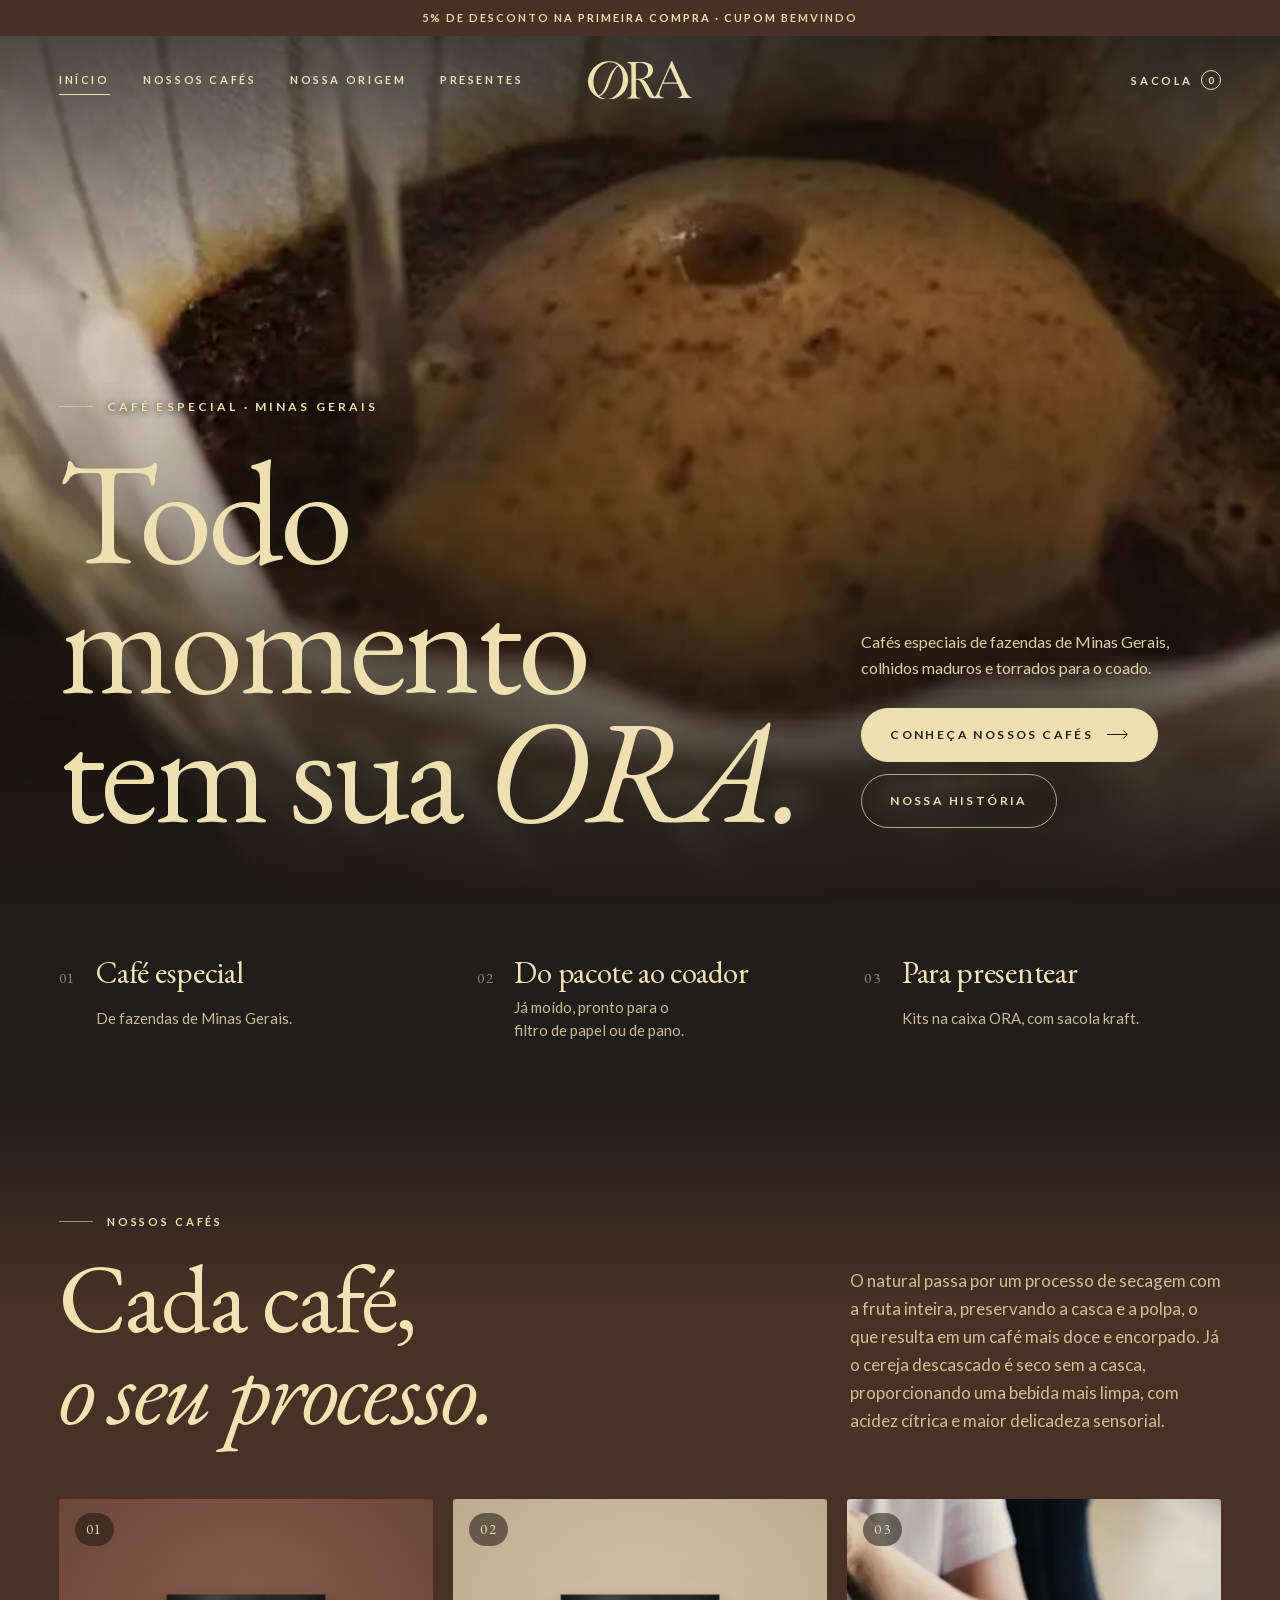
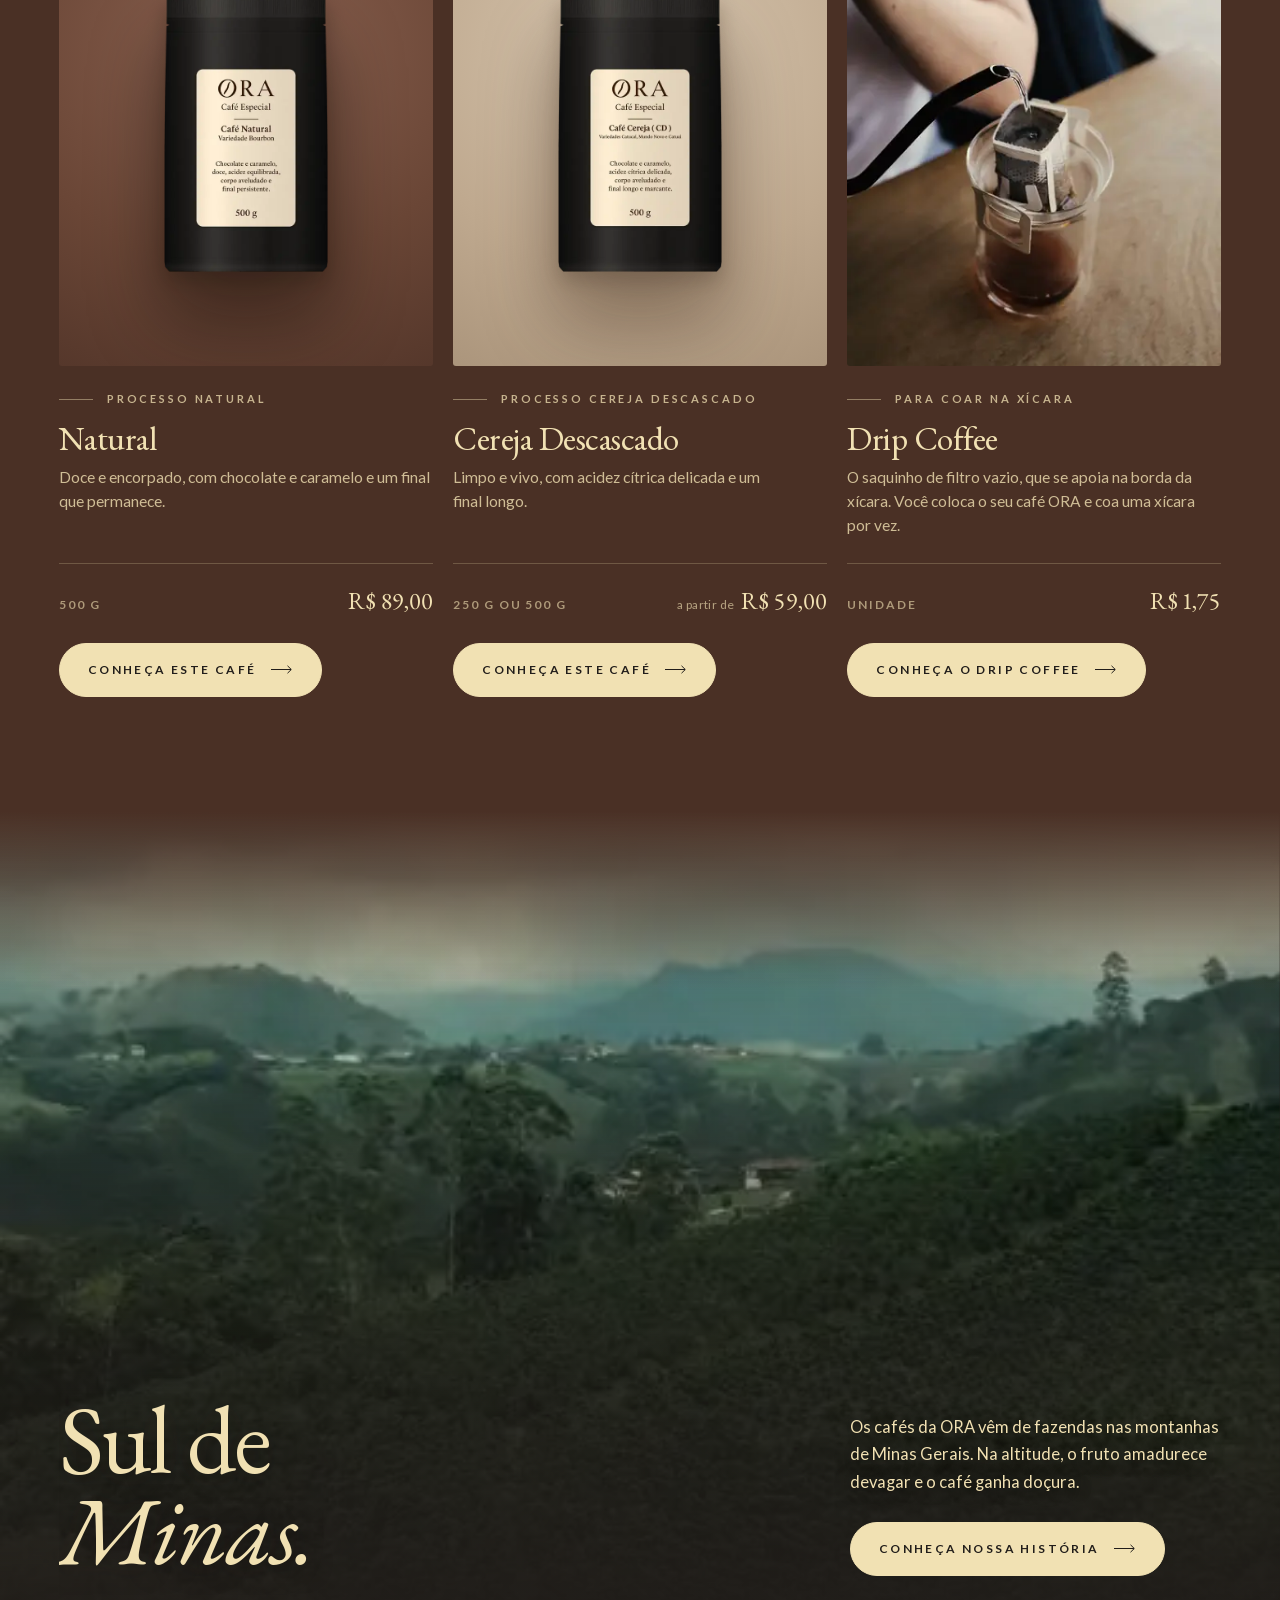
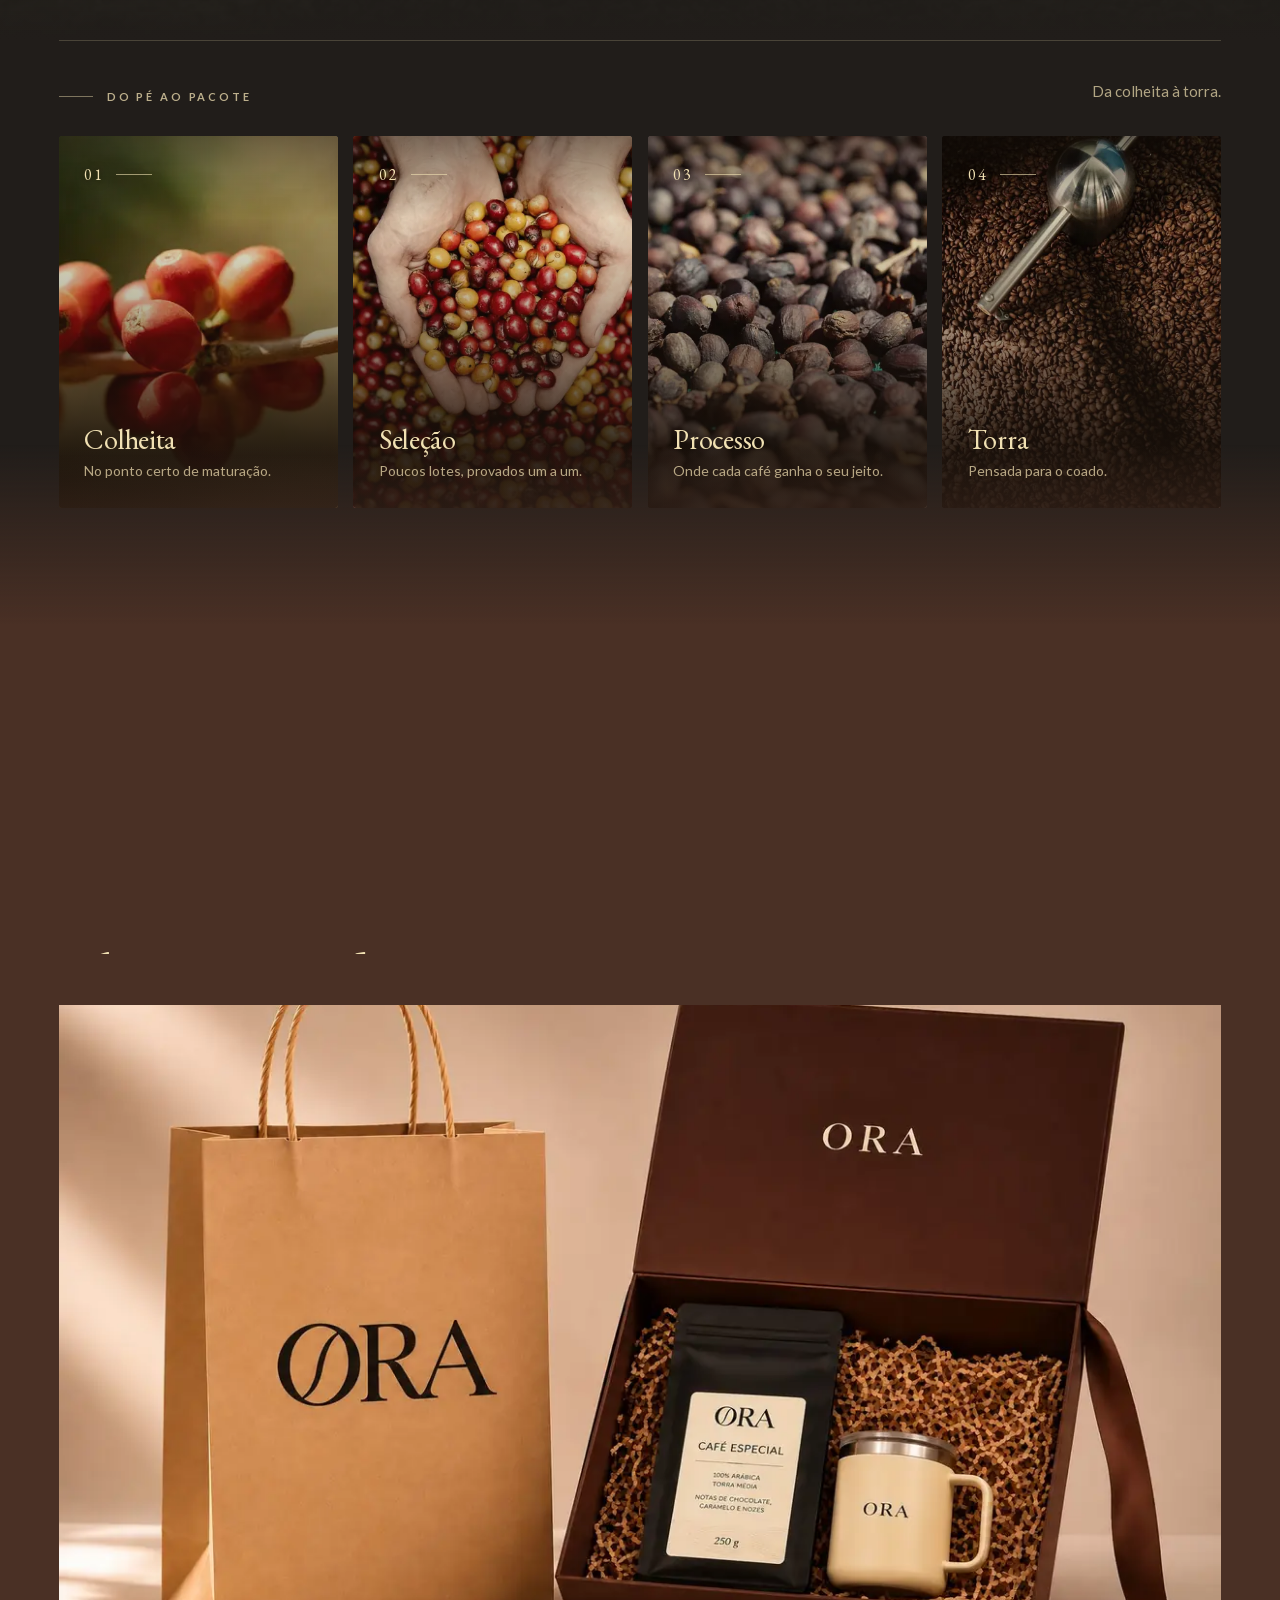
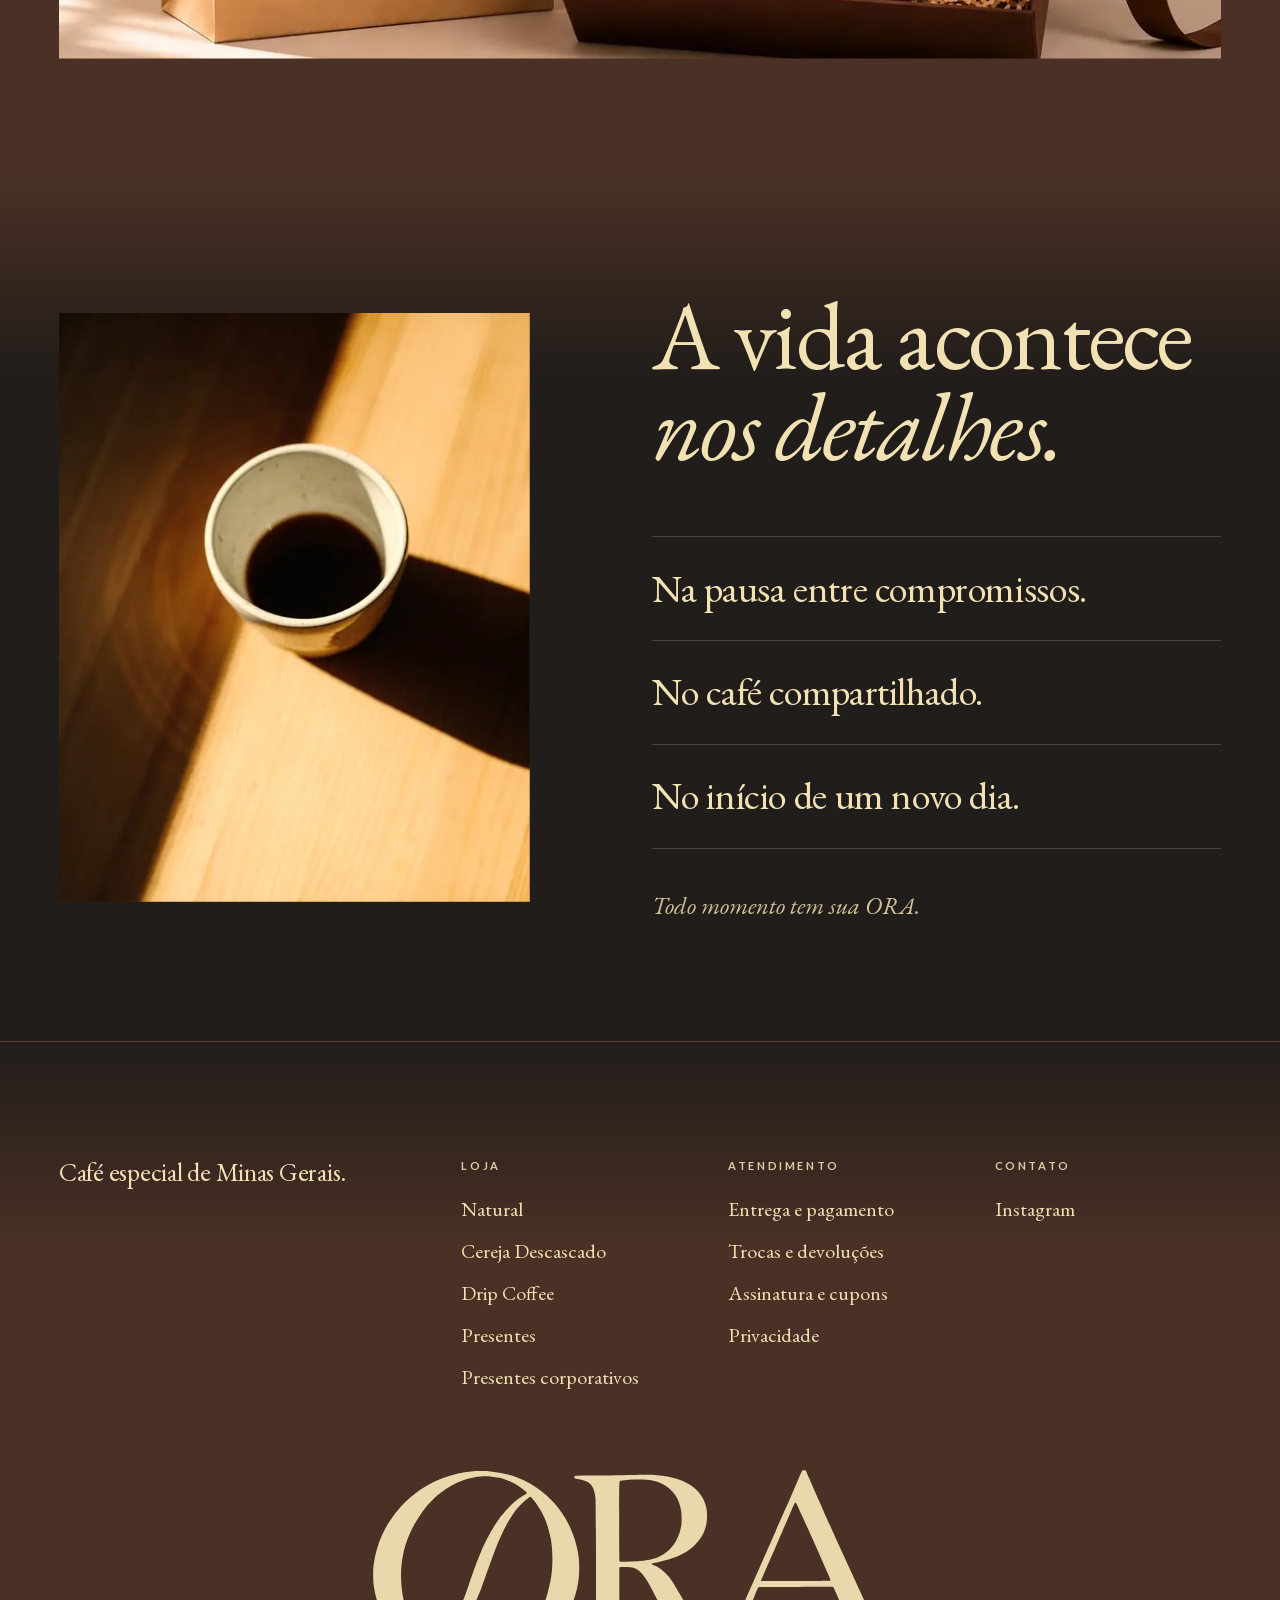
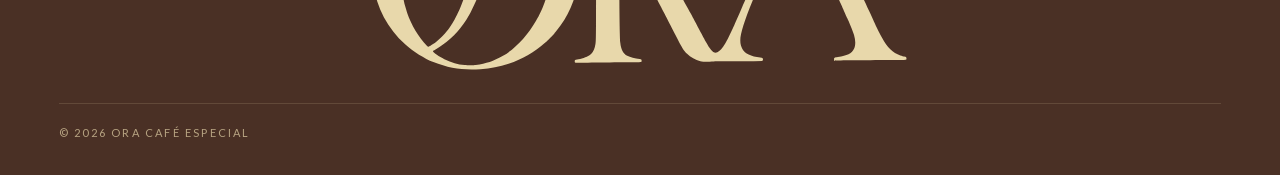
==== commit a5b6595f: "Sem altitude numérica; vídeo toca em celular com autoplay bloqueado Co-Authored-By: Claude Opus 5.5 " ====
--- a/index.html
+++ b/index.html
@@ -8,7 +8,7 @@
 <meta property="og:type" content="website">
 <meta property="og:title" content="ORA · Café especial">
 <meta property="og:description" content="Cafés especiais de fazendas de Minas Gerais, colhidos maduros e torrados em pequenos lotes.">
-<meta property="og:image" content="https://joaquimferraz099-maker.github.io/ora-site/assets/originais/video__hero-coado-poster.jpg">
+<meta property="og:image" content="https://oracafeespecial.com.br/assets/originais/video__hero-coado-poster.jpg">
 
 <meta name="description" content="Cafés especiais de fazendas de Minas Gerais: Natural e Cereja Descascado, e kits para presentear.">
 <meta name="theme-color" content="#4A3025">
@@ -353,6 +353,8 @@
 @media (prefers-reduced-motion:reduce){::view-transition-group(*),::view-transition-old(*),::view-transition-new(*){animation:none!important}}
 :is(section,header):has(> .seam-b,> .seam-t){position:relative}
 .seam-t{position:absolute;left:0;right:0;top:-1px;height:clamp(90px,14vw,200px);z-index:1;pointer-events:none}
+video.v-off{opacity:0}
+video::-webkit-media-controls,video::-webkit-media-controls-start-playback-button,video::-webkit-media-controls-overlay-play-button{display:none!important;-webkit-appearance:none;opacity:0}
 </style>
 <style>
 /* abertura */
@@ -541,7 +543,7 @@
   <div class="band">
     <picture><source media="(max-width: 760px)" srcset="assets/video/2-hero-fazenda-poster-cel.webp" width="506" height="900"><img decoding="async" loading="lazy" width="1600" height="900" src="assets/video/2-hero-fazenda-poster.webp" srcset="assets/video/2-hero-fazenda-poster-800.webp 800w, assets/video/2-hero-fazenda-poster-1200.webp 1200w, assets/video/2-hero-fazenda-poster.webp 1600w" sizes="(max-width: 760px) 100vw, 120vw" alt="Cafezal nas montanhas de Minas Gerais" data-par=".4"></picture><video muted loop playsinline preload="none" aria-hidden="true" data-par=".4"><source src="assets/video/1-hero-fazenda-cel.mp4" type="video/mp4" media="(max-width: 760px)"><source src="assets/video/1-hero-fazenda.mp4" type="video/mp4"></video>
     <div class="in">
-      <h2 class="display xl" data-lines><span class="ln"><span>Minas Gerais,</span></span><span class="ln"><span><em class="it">a 1.500 metros.</em></span></span></h2>
+      <h2 class="display xl" data-lines><span class="ln"><span>Sul de</span></span><span class="ln"><span><em class="it">Minas.</em></span></span></h2>
       <div class="r" data-fade>
         <p>Os cafés da ORA vêm de fazendas nas montanhas de Minas Gerais. Na altitude, o fruto amadurece devagar e o café ganha doçura.</p>
         <a class="btn light" href="historia.html">Conheça nossa história <svg class="arr" viewBox="0 0 22 9"><path d="M0 4.5h20M16.5.8l3.8 3.7-3.8 3.7" fill="none" stroke="currentColor"/></svg></a>
@@ -592,9 +594,9 @@
 </section>
 
 <script defer src="js/vendor/lenis.min.js"></script>
-<script defer src="js/logo.js?v=53"></script>
-<script defer src="js/catalogo.js?v=53"></script>
-<script defer src="js/loja.js?v=53"></script>
-<script defer src="js/site.js?v=53"></script>
+<script defer src="js/logo.js?v=55"></script>
+<script defer src="js/catalogo.js?v=55"></script>
+<script defer src="js/loja.js?v=55"></script>
+<script defer src="js/site.js?v=55"></script>
 </body>
 </html>
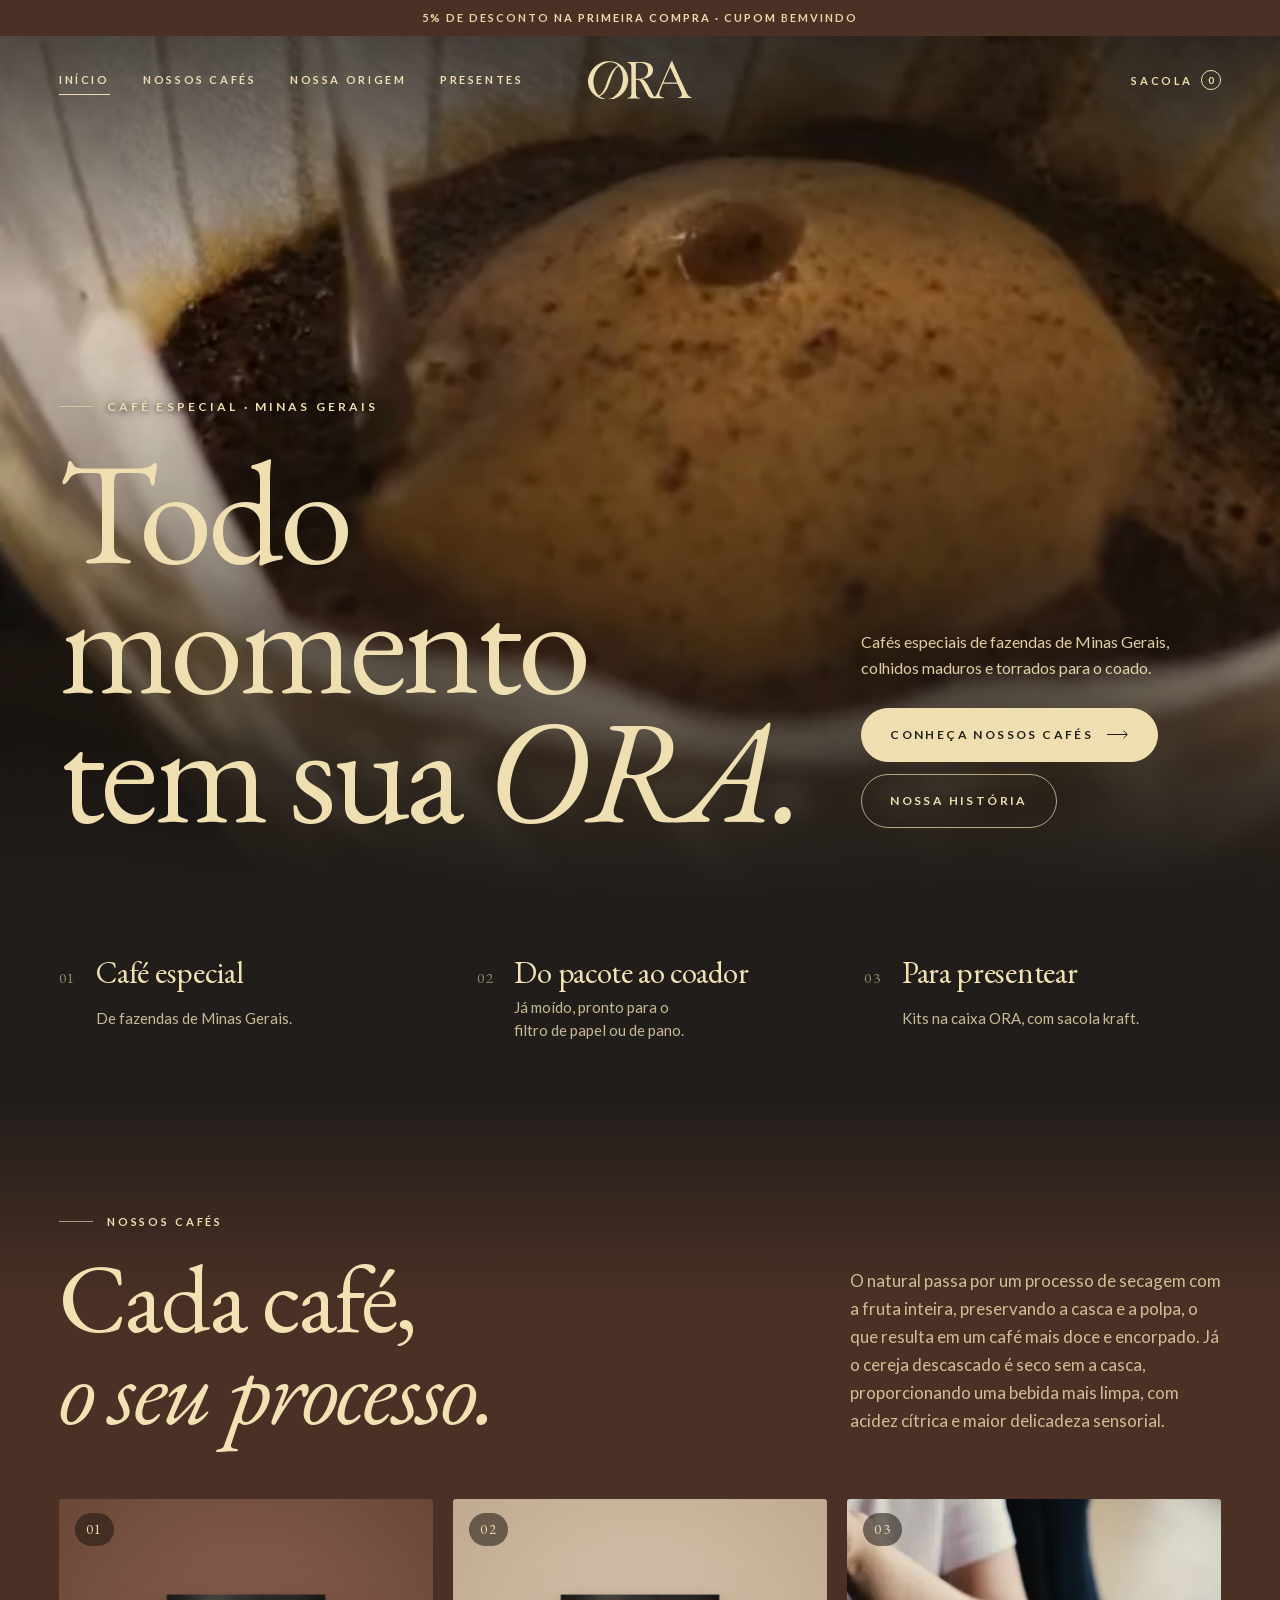
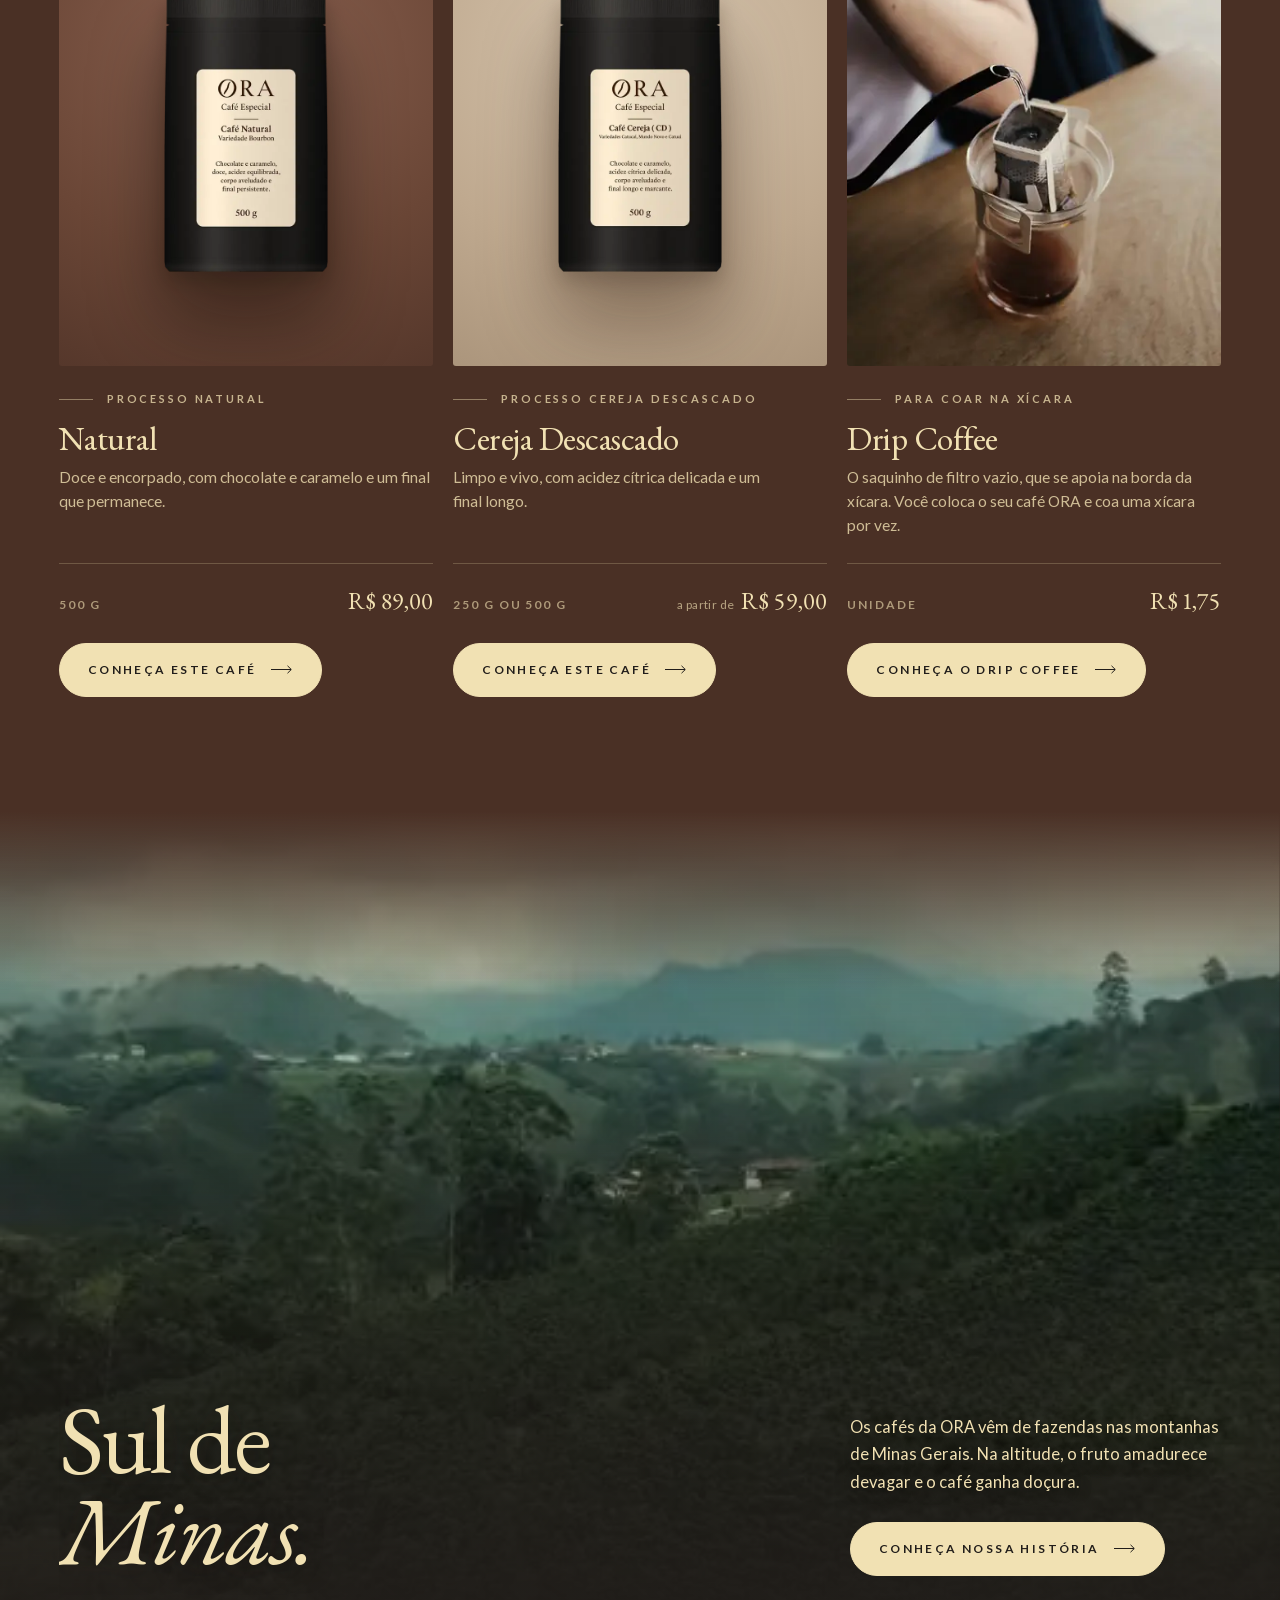
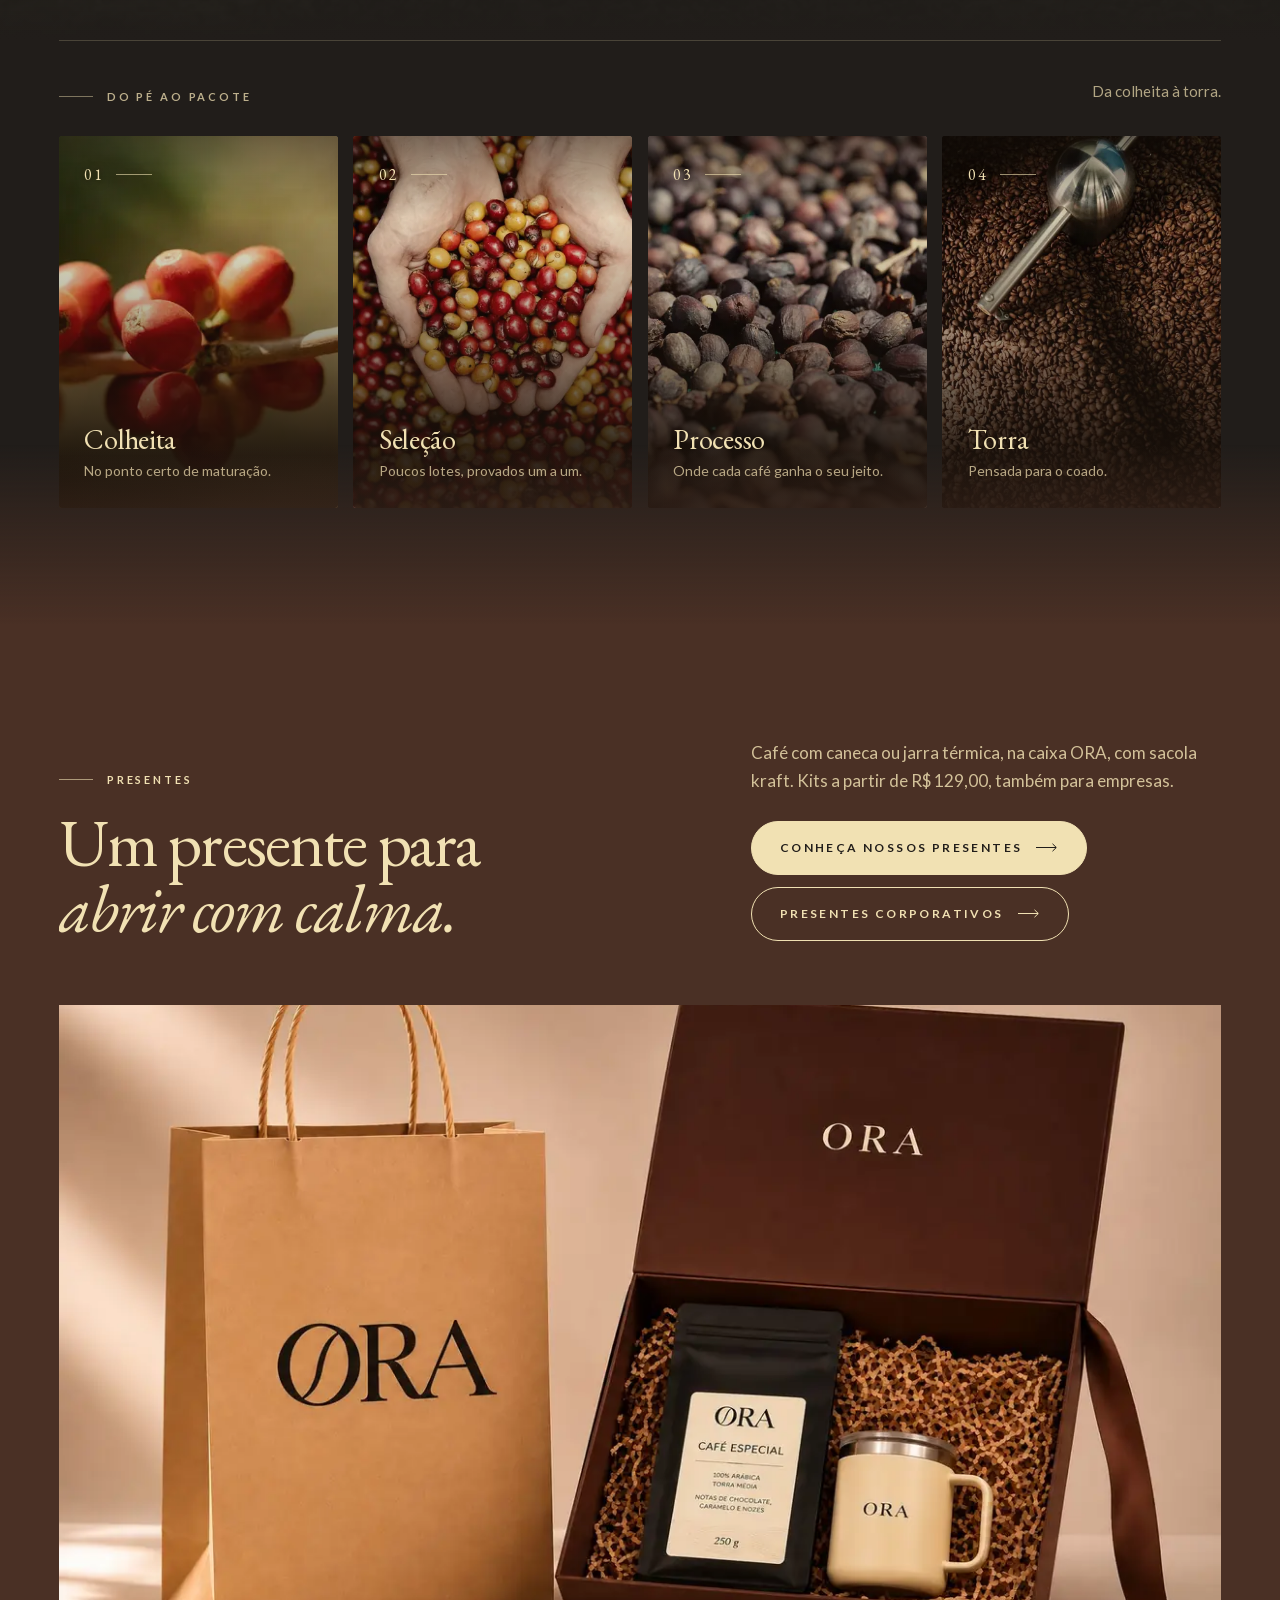
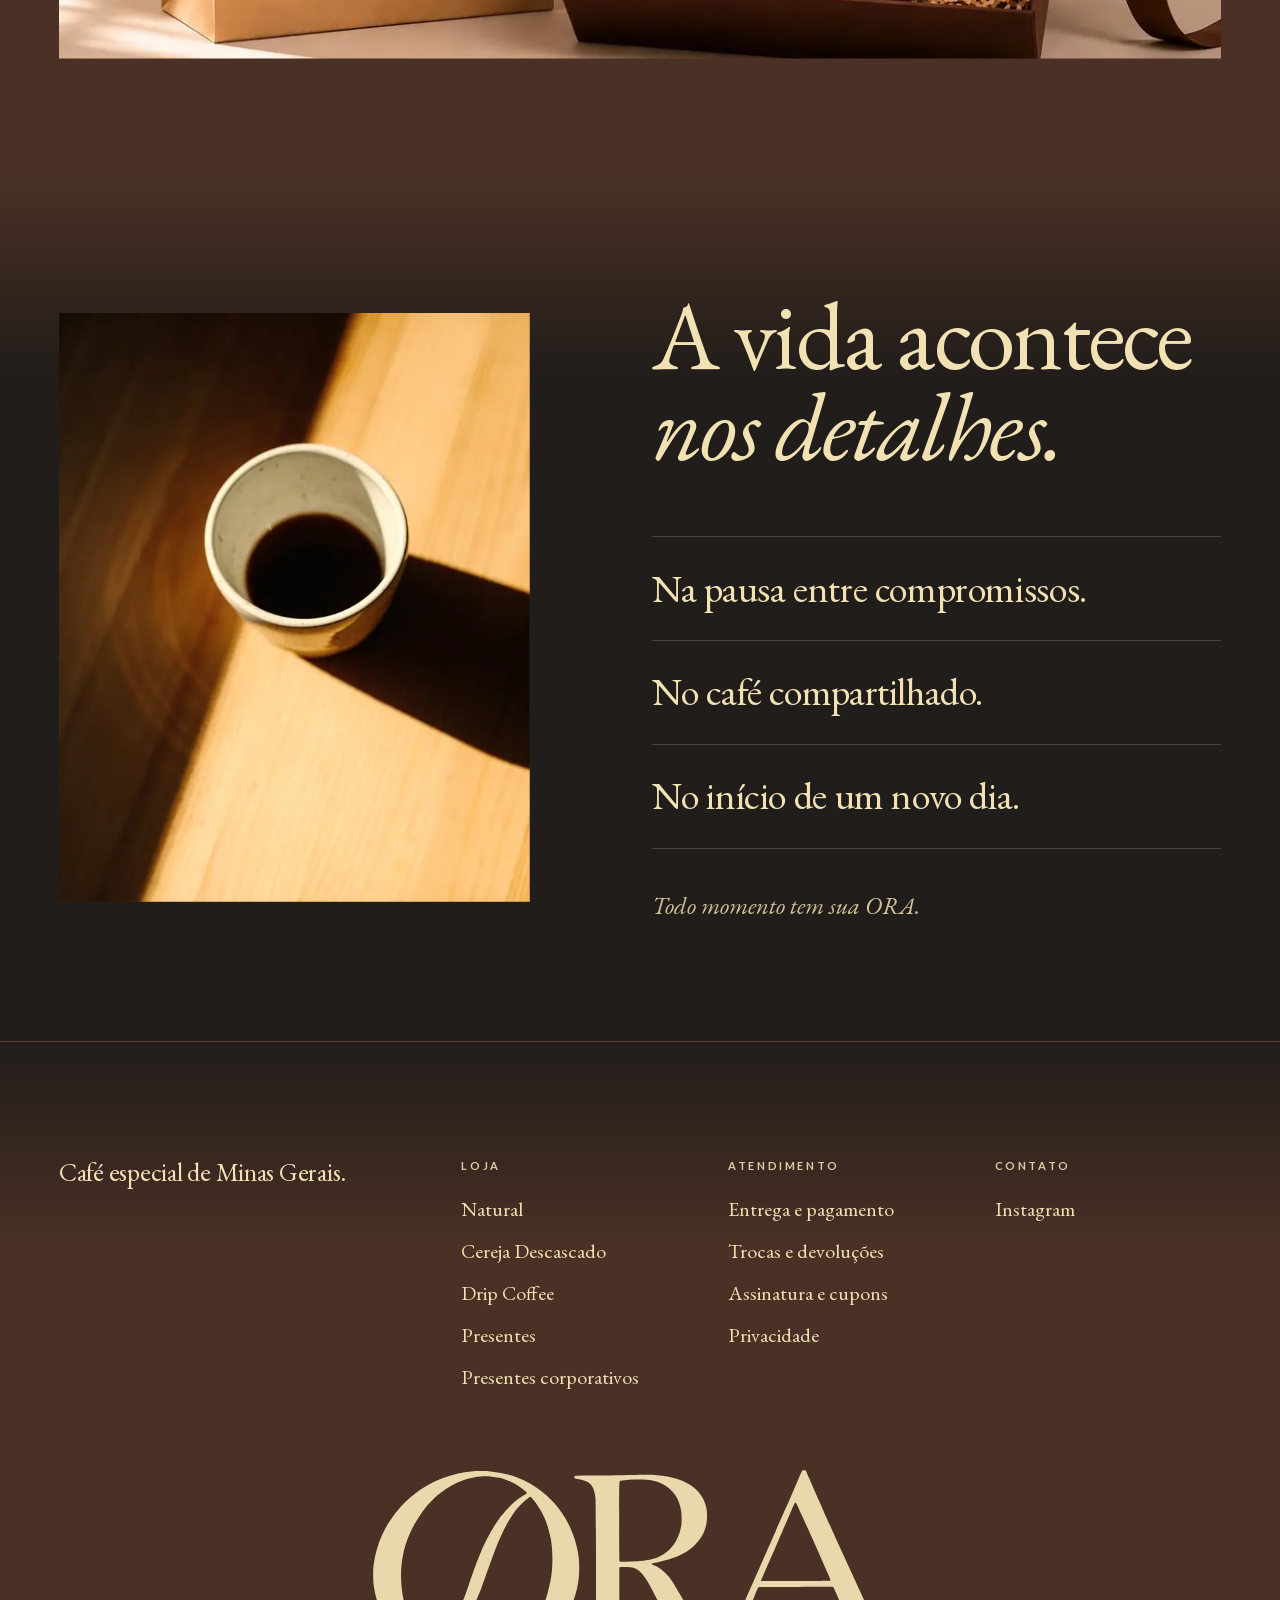
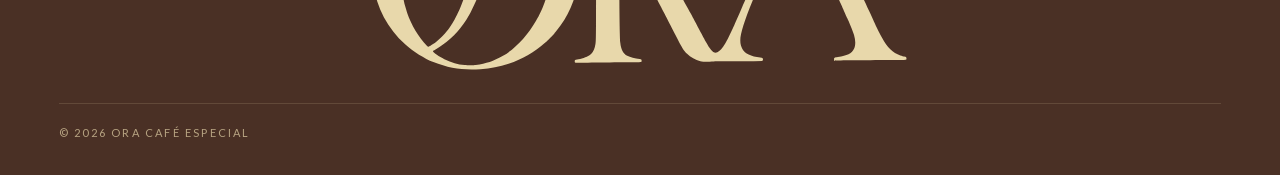
==== commit bd1bc260: "Hero: imagem animada quando o celular bloqueia o vídeo; posters mais nítidos Co-Authored-By: Claude " ====
--- a/index.html
+++ b/index.html
@@ -481,7 +481,7 @@
 <div class="ann"><span><b>5% de desconto</b> na primeira compra<span class="ann-x"> · cupom</span><span class="ann-m">:</span> <b>BEMVINDO</b></span></div>
 
 <section class="hero">
-  <div class="bg" data-par=".6"><picture><source media="(max-width: 760px)" srcset="assets/video/hero-coado-poster-cel.webp" width="608" height="1080"><img src="assets/video/hero-coado-poster.webp" width="1600" height="900" fetchpriority="high" alt=""></picture><video autoplay muted loop playsinline><source src="assets/video/hero-coado-cel.mp4" type="video/mp4" media="(max-width: 760px)"><source src="assets/video/hero-coado.mp4" type="video/mp4"></video></div>
+  <div class="bg" data-par=".6"><picture><source media="(max-width: 760px)" srcset="assets/video/hero-coado-poster-cel.webp" width="608" height="1080"><img src="assets/video/hero-coado-poster.webp" width="1600" height="900" fetchpriority="high" alt=""></picture><video autoplay muted loop playsinline data-anim="assets/video/hero-coado-anim.webp"><source src="assets/video/hero-coado-cel.mp4" type="video/mp4" media="(max-width: 760px)"><source src="assets/video/hero-coado.mp4" type="video/mp4"></video></div>
   <div class="in">
     <div>
       <p class="eyebrow ln-l" data-fade>Café especial · Minas Gerais</p>
@@ -594,9 +594,9 @@
 </section>
 
 <script defer src="js/vendor/lenis.min.js"></script>
-<script defer src="js/logo.js?v=55"></script>
-<script defer src="js/catalogo.js?v=55"></script>
-<script defer src="js/loja.js?v=55"></script>
-<script defer src="js/site.js?v=55"></script>
+<script defer src="js/logo.js?v=56"></script>
+<script defer src="js/catalogo.js?v=56"></script>
+<script defer src="js/loja.js?v=56"></script>
+<script defer src="js/site.js?v=56"></script>
 </body>
 </html>
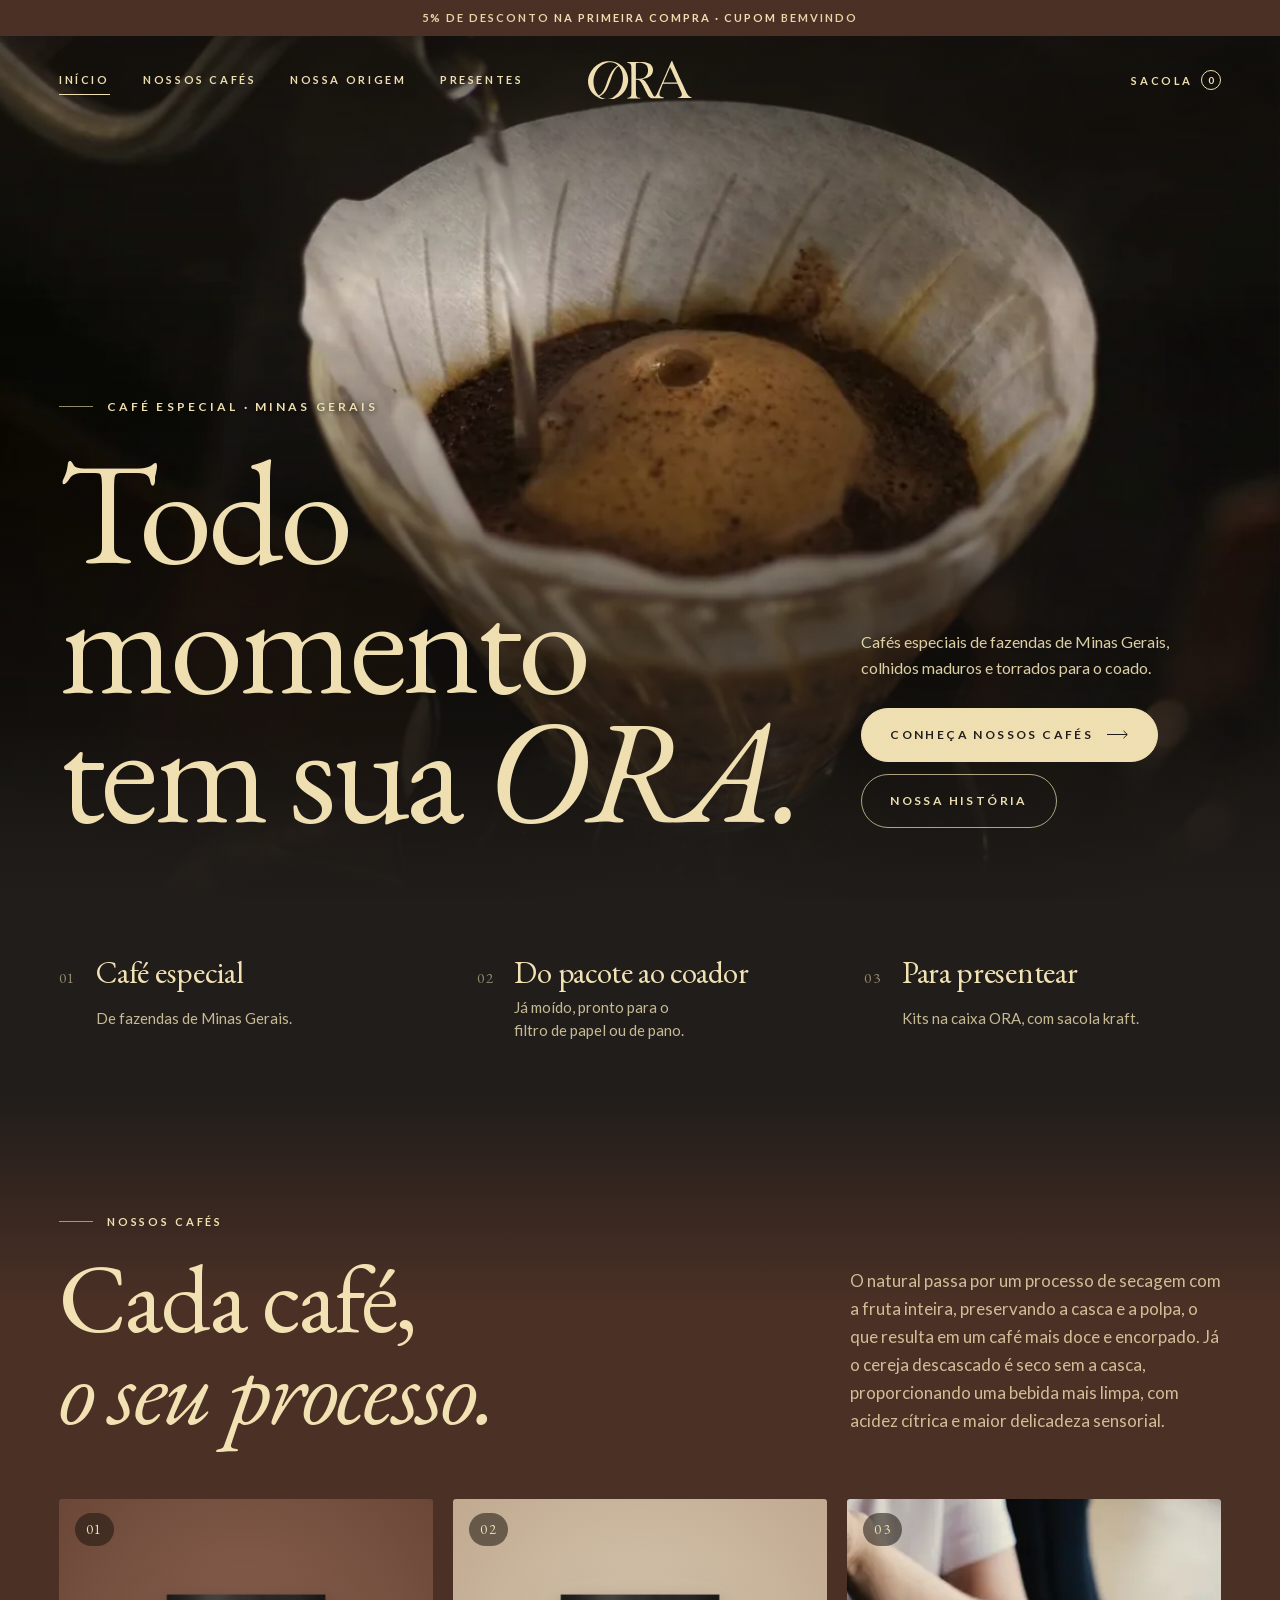
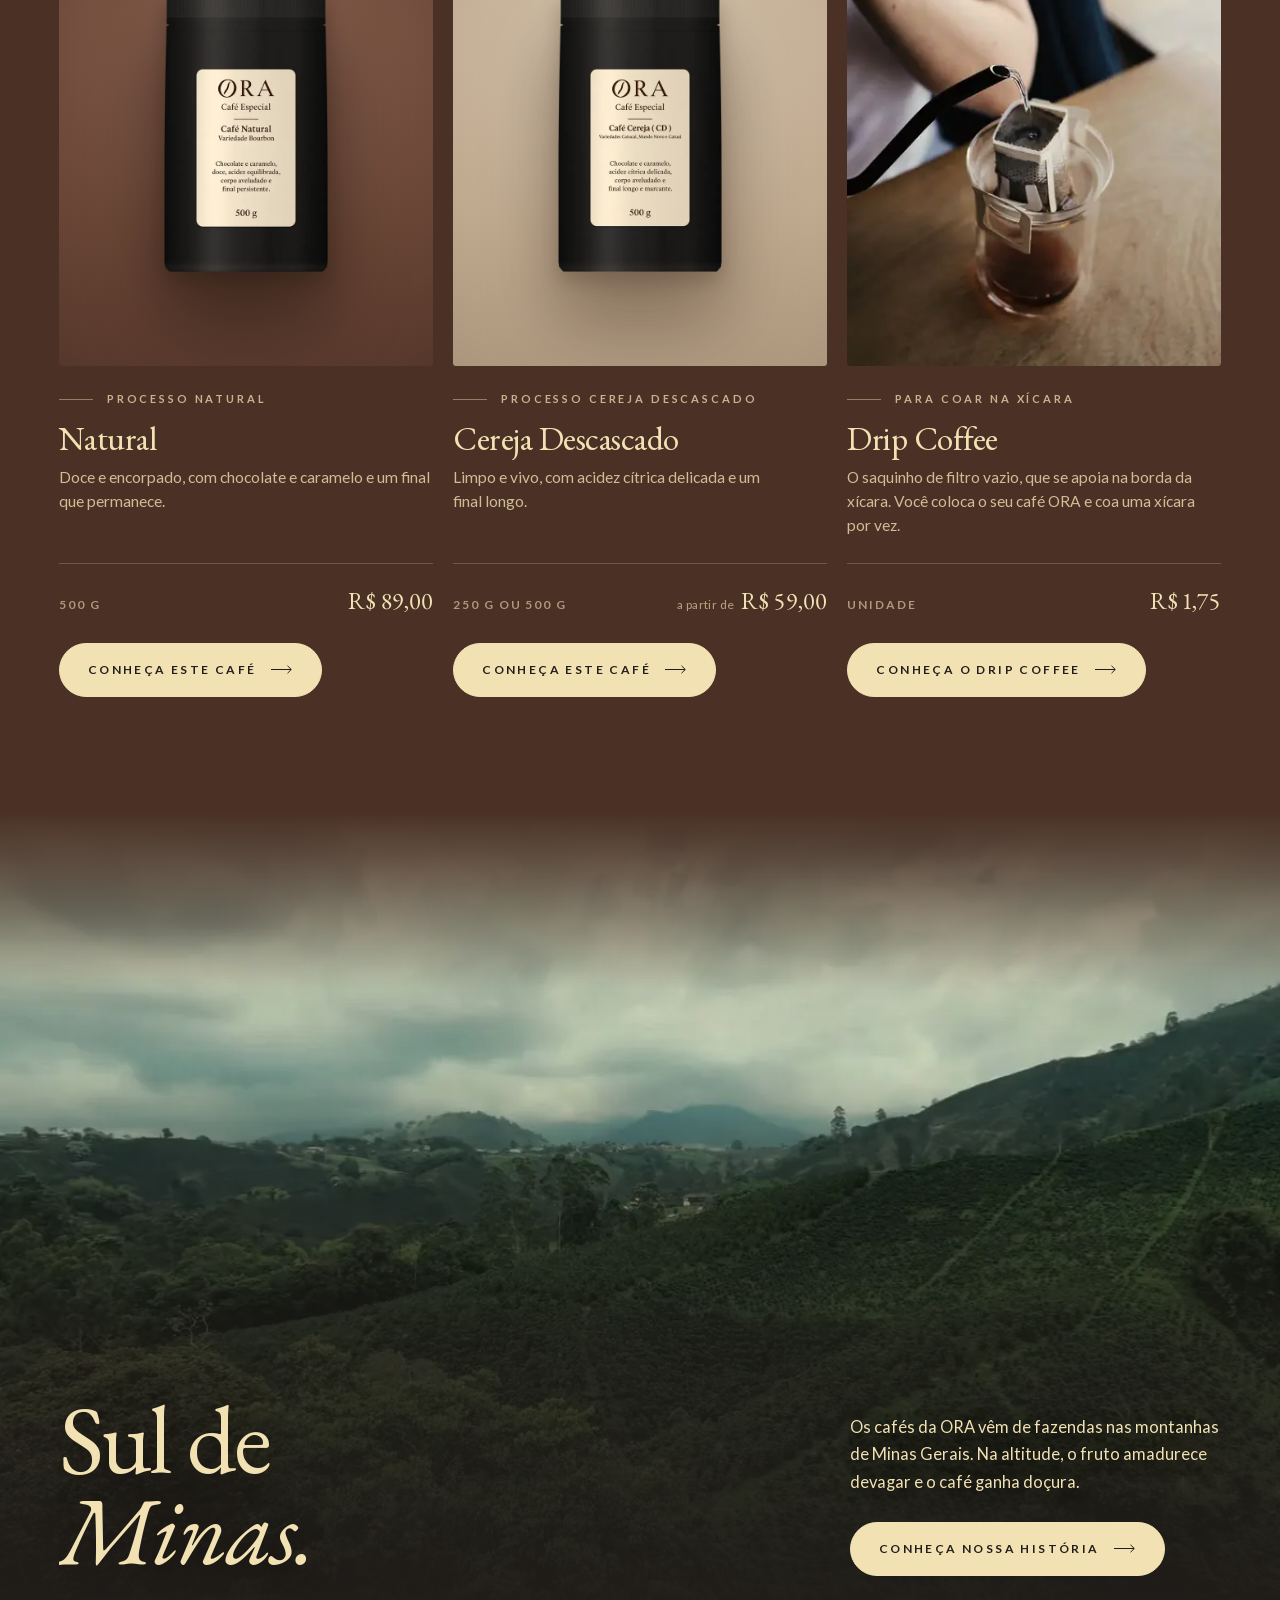
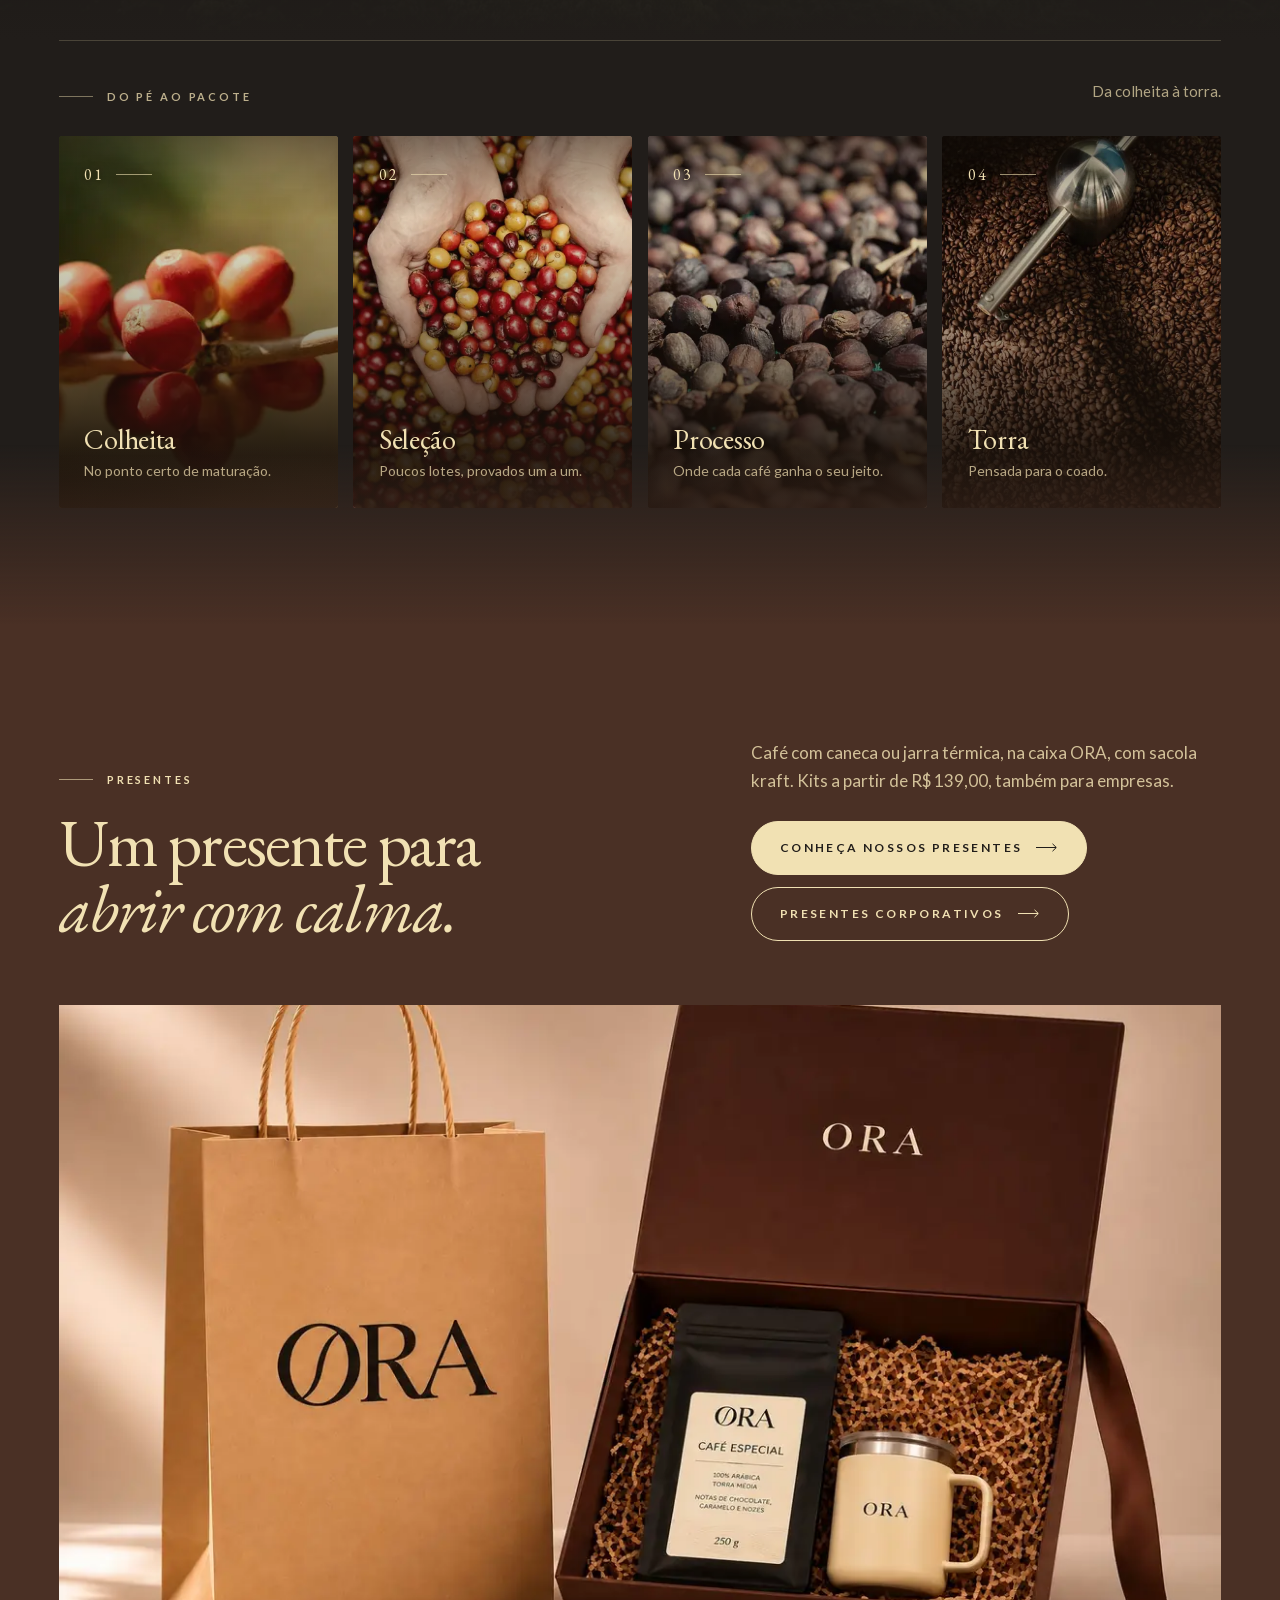
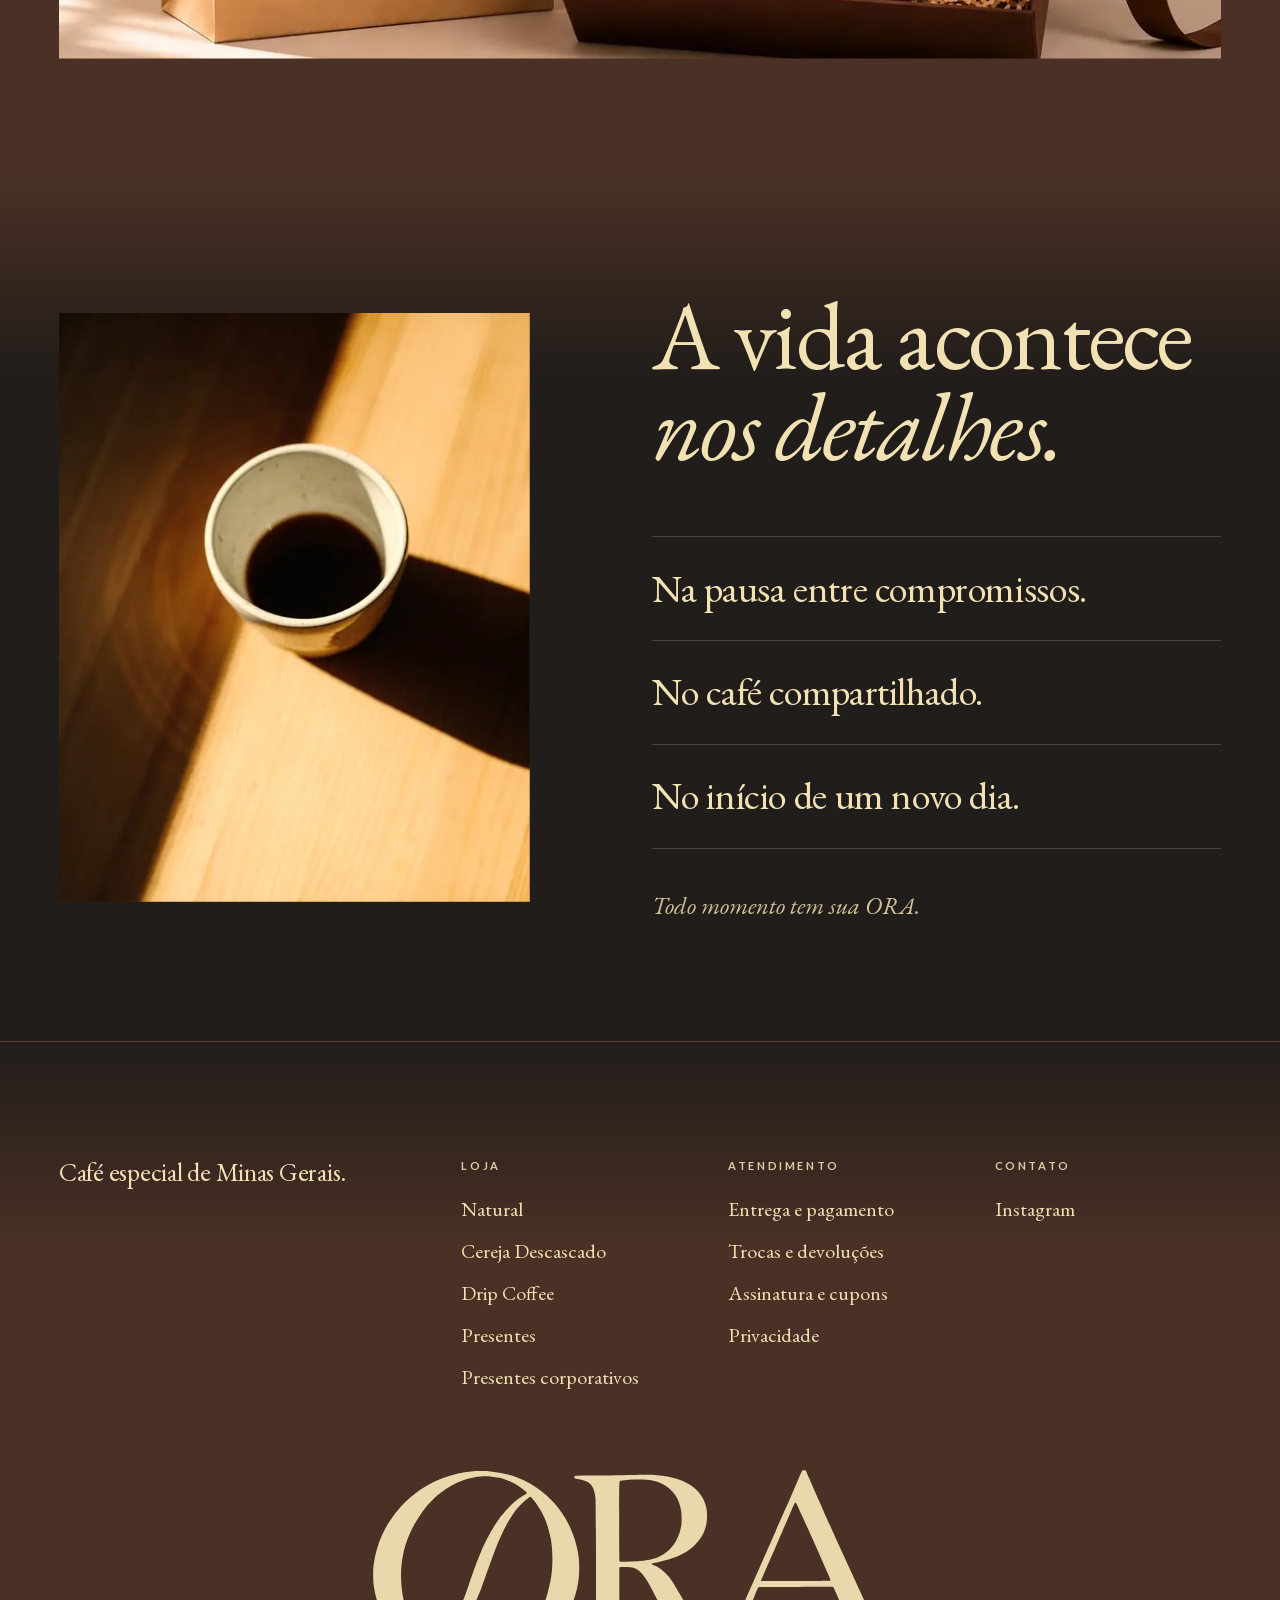
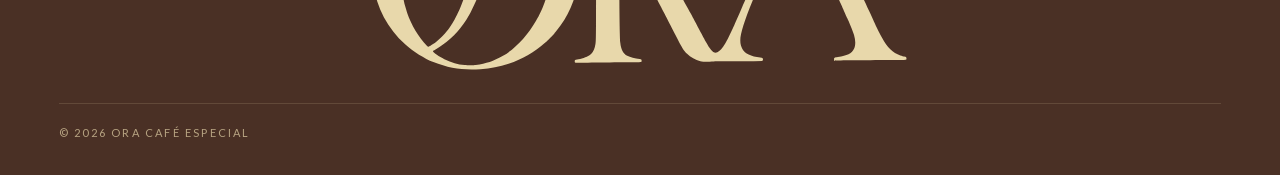
==== commit f6814815: "Preços: kits café+caneca R$139 e café+jarra R$179 (planilha oficial) Co-Authored-By: Claude Opus 5.5" ====
--- a/index.html
+++ b/index.html
@@ -573,7 +573,7 @@
   <div class="hd">
     <div><p class="eyebrow ln-l" data-fade>Presentes</p><h2 class="display lg" data-lines style="margin-top:22px"><span class="ln"><span>Um presente para</span></span><span class="ln"><span><em class="it">abrir com calma.</em></span></span></h2></div>
     <div class="r" data-fade>
-      <p>Café com caneca ou jarra térmica, na caixa ORA, com sacola kraft. Kits a partir de R$ 129,00, também para empresas.</p>
+      <p>Café com caneca ou jarra térmica, na caixa ORA, com sacola kraft. Kits a partir de R$ 139,00, também para empresas.</p>
       <div class="acts"><a class="btn solid" href="presentes.html">Conheça nossos presentes <svg class="arr" viewBox="0 0 22 9"><path d="M0 4.5h20M16.5.8l3.8 3.7-3.8 3.7" fill="none" stroke="currentColor"/></svg></a><a class="btn" href="presentes.html#corporativo">Presentes corporativos <svg class="arr" viewBox="0 0 22 9"><path d="M0 4.5h20M16.5.8l3.8 3.7-3.8 3.7" fill="none" stroke="currentColor"/></svg></a></div>
     </div>
   </div>
@@ -594,9 +594,9 @@
 </section>
 
 <script defer src="js/vendor/lenis.min.js"></script>
-<script defer src="js/logo.js?v=56"></script>
-<script defer src="js/catalogo.js?v=56"></script>
-<script defer src="js/loja.js?v=56"></script>
-<script defer src="js/site.js?v=56"></script>
+<script defer src="js/logo.js?v=57"></script>
+<script defer src="js/catalogo.js?v=57"></script>
+<script defer src="js/loja.js?v=57"></script>
+<script defer src="js/site.js?v=57"></script>
 </body>
 </html>
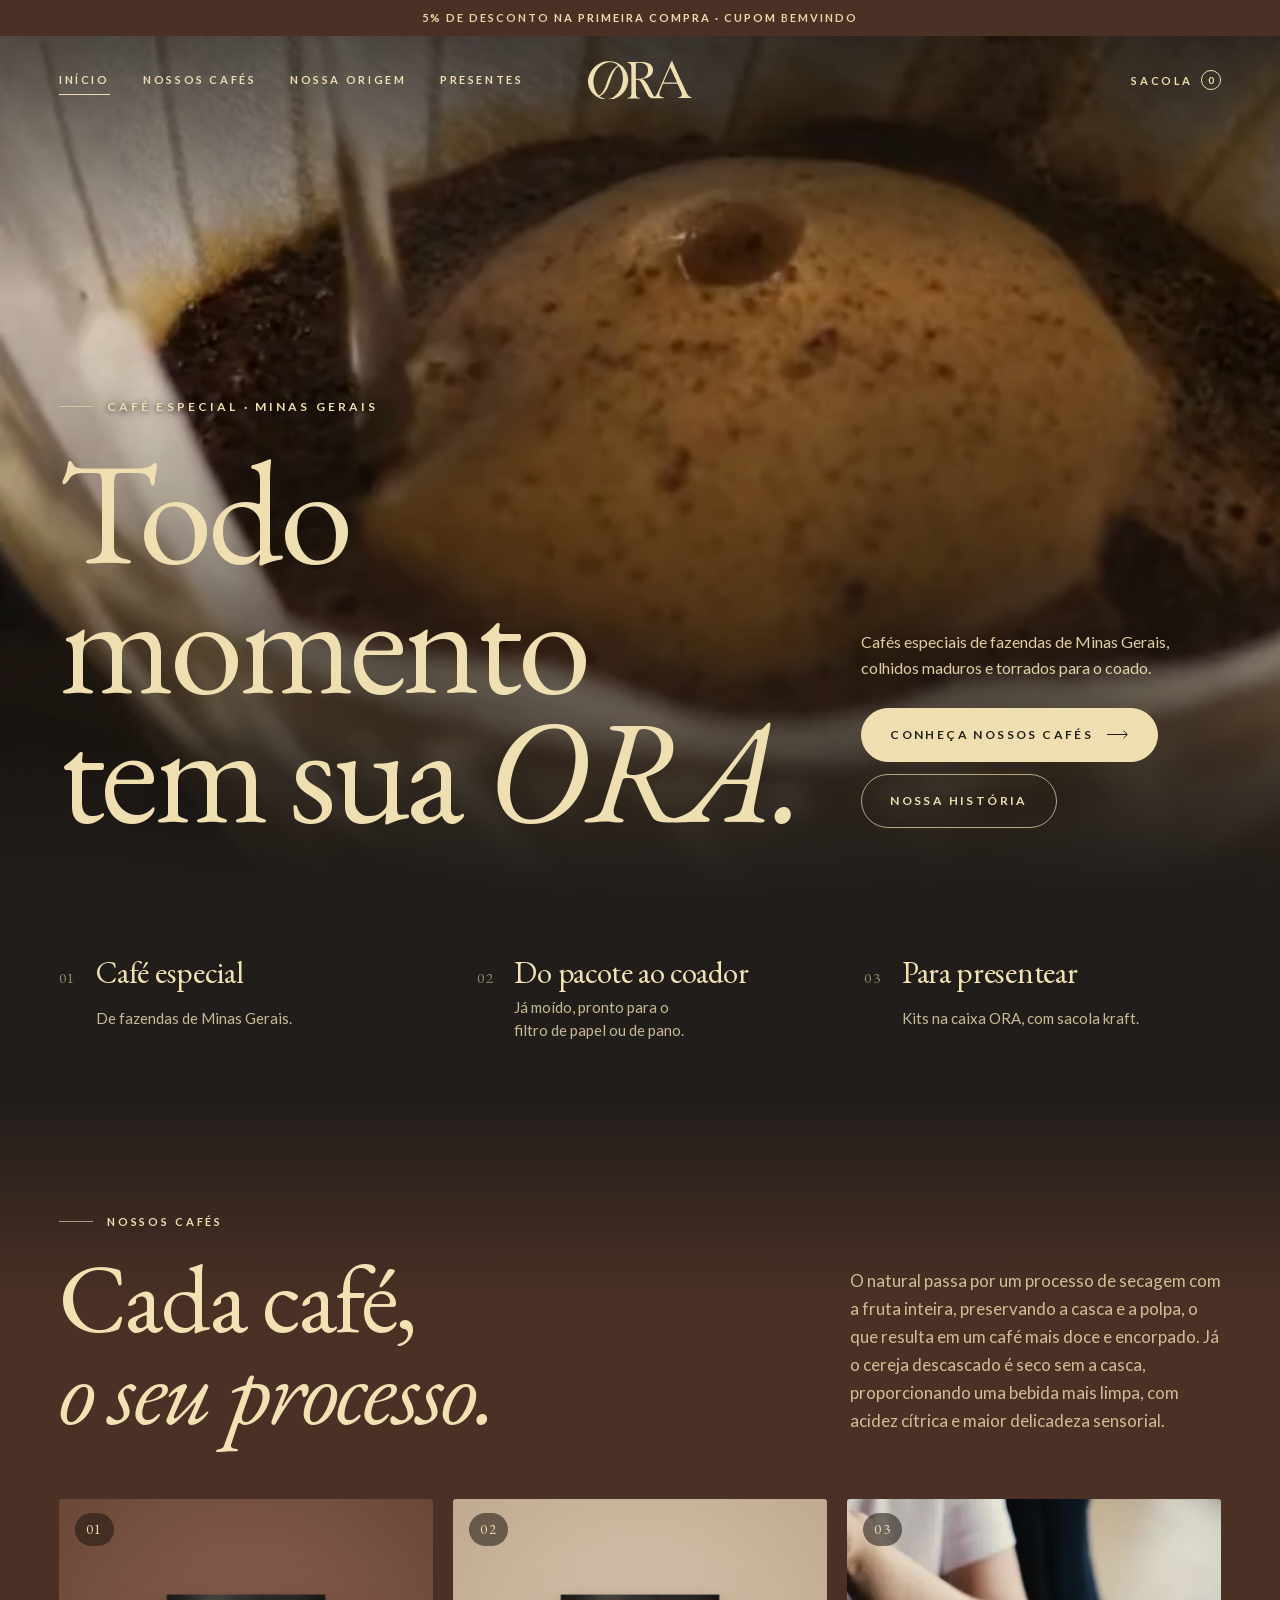
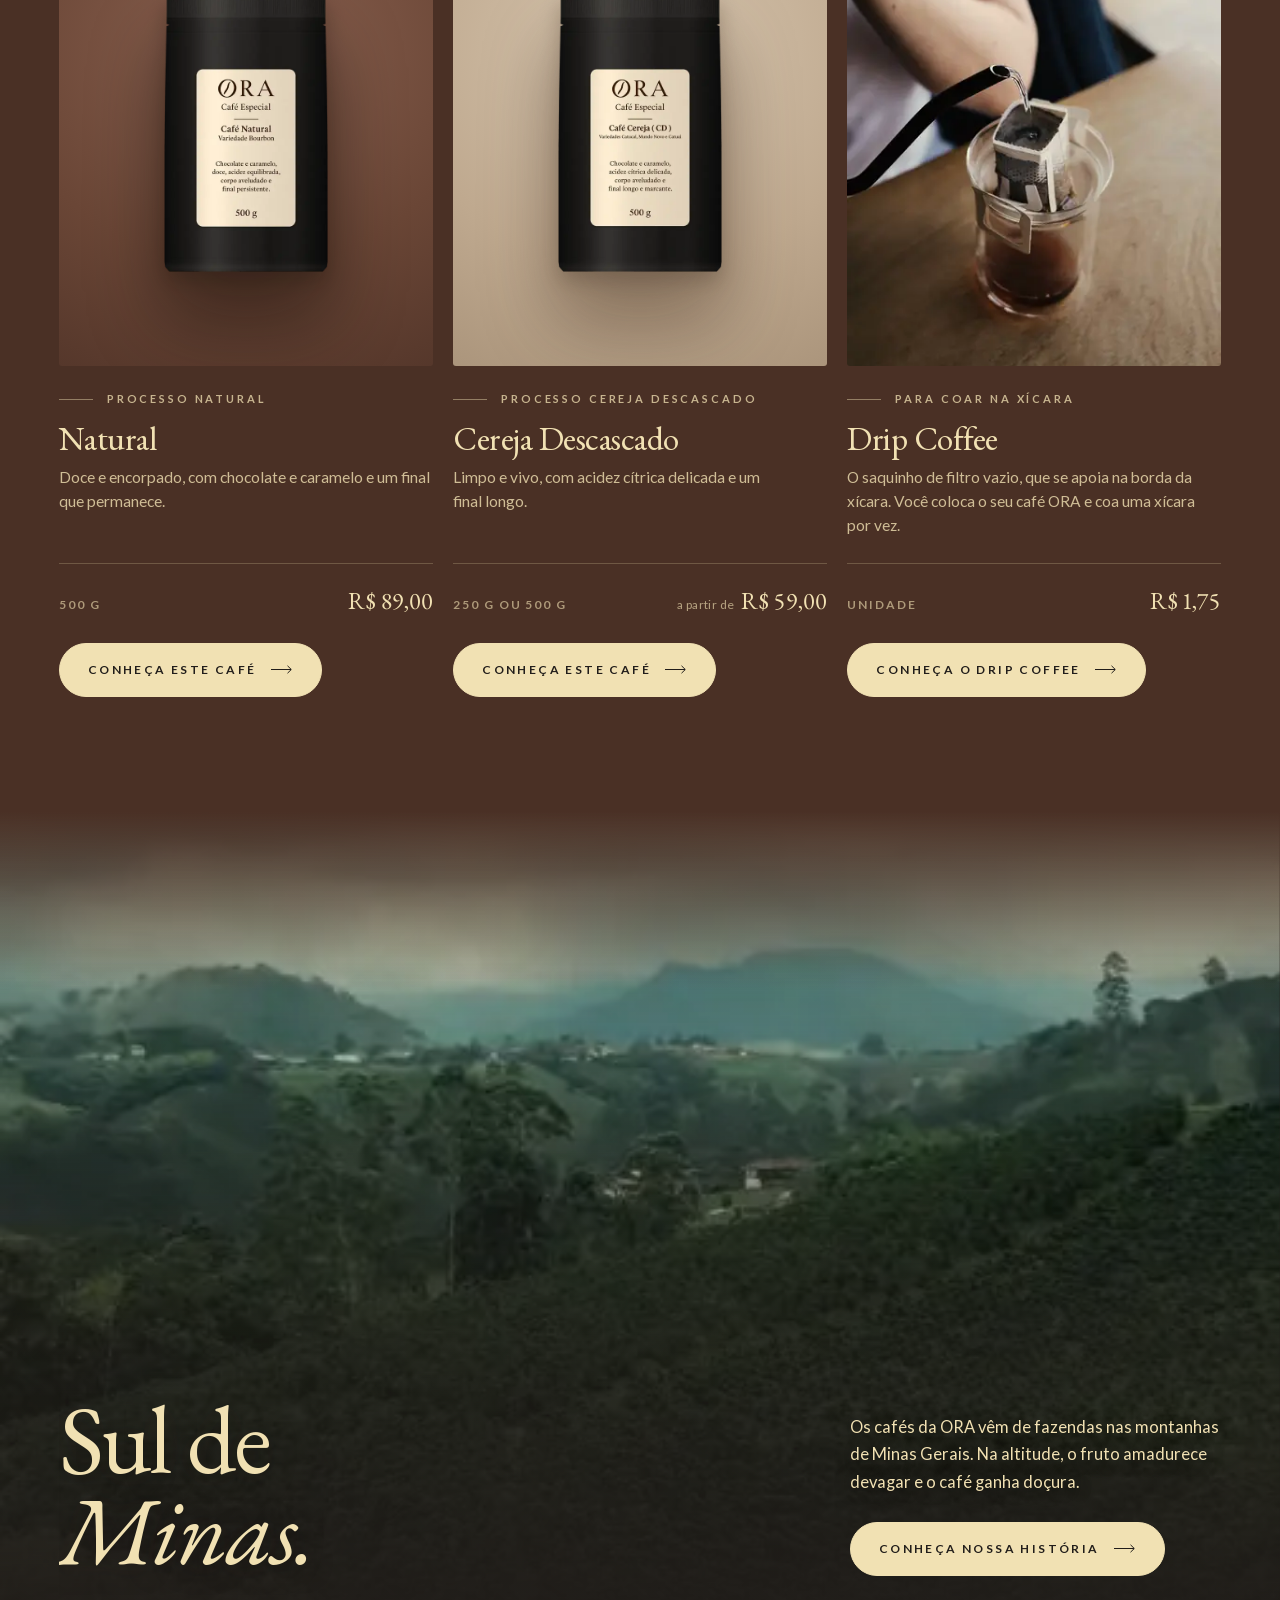
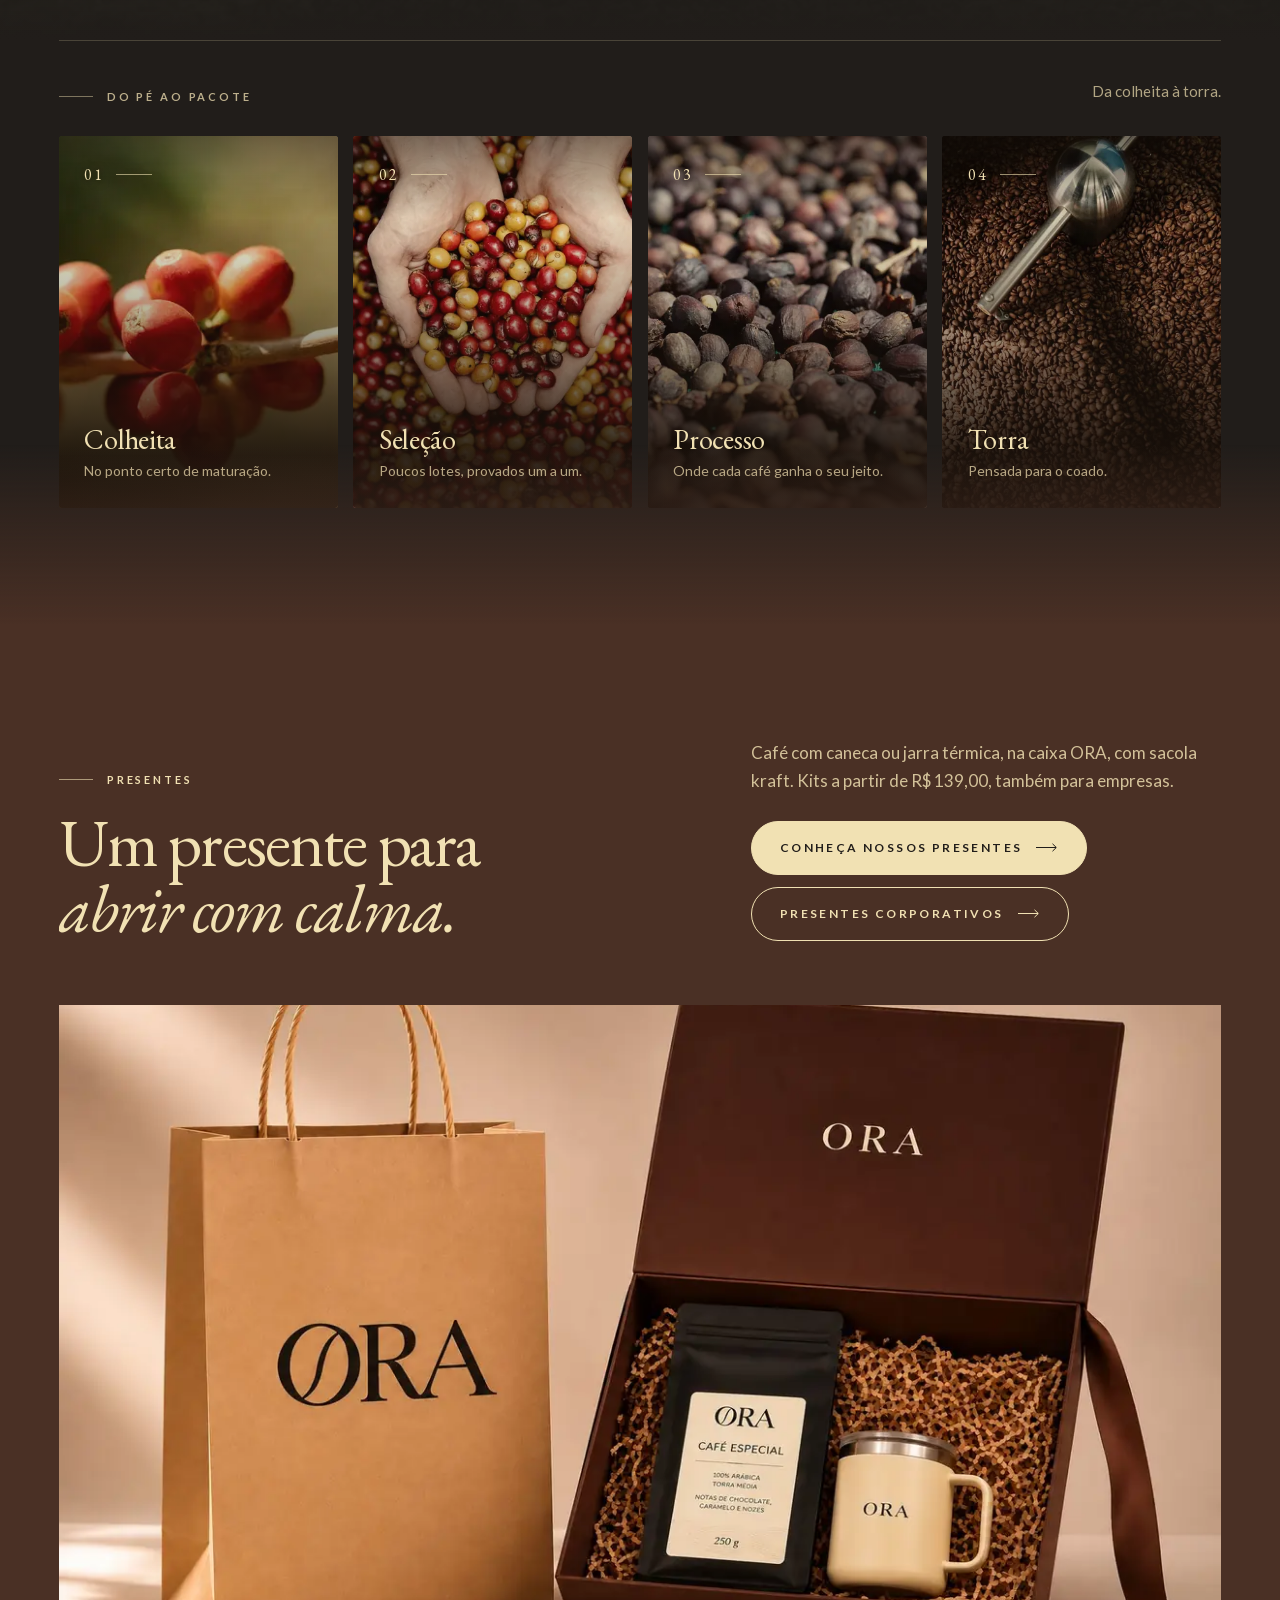
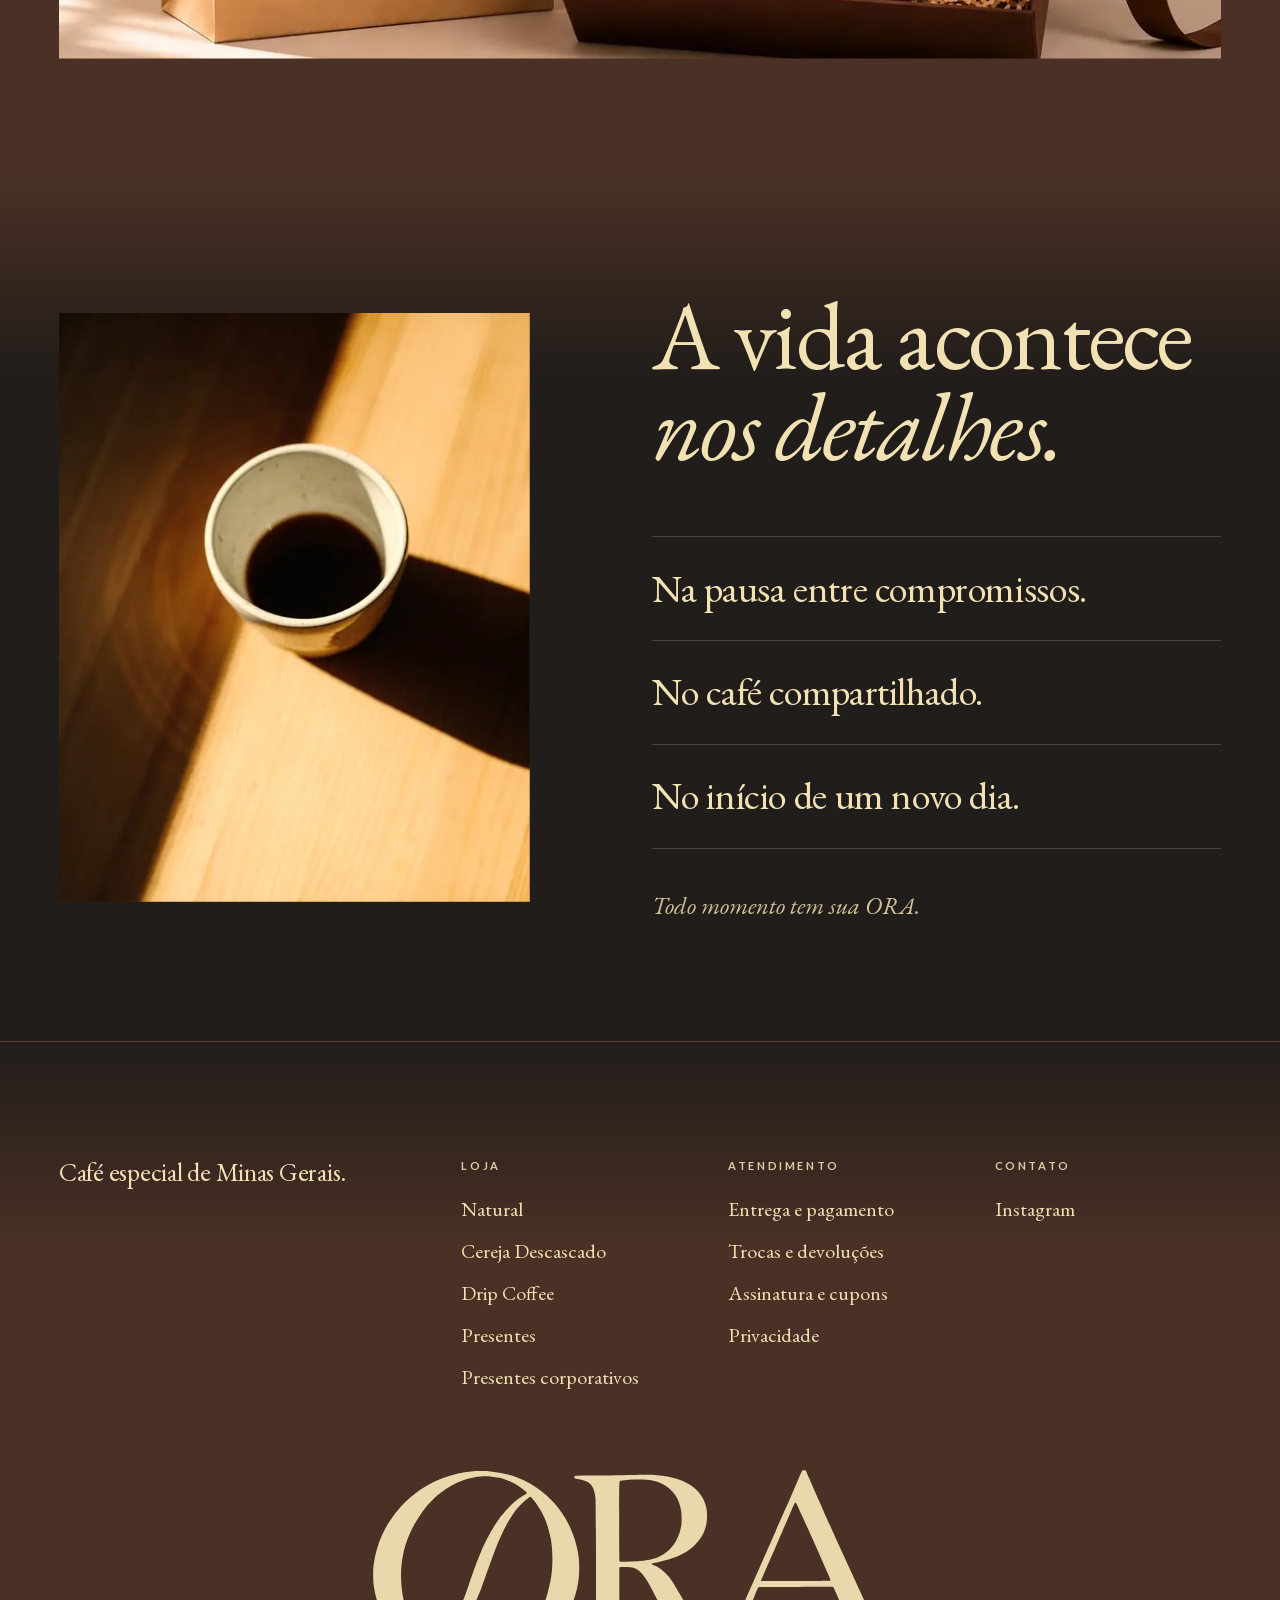
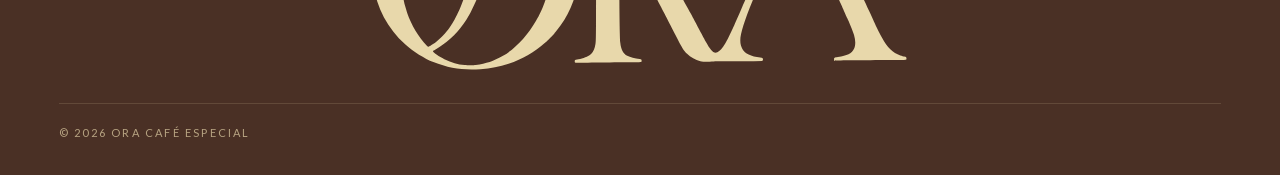
==== commit 0df6ea2a: "Contador de visitas (Cloudflare Web Analytics) pronto para ligar com o token Co-Authored-By: Claude " ====
--- a/index.html
+++ b/index.html
@@ -594,9 +594,9 @@
 </section>
 
 <script defer src="js/vendor/lenis.min.js"></script>
-<script defer src="js/logo.js?v=57"></script>
-<script defer src="js/catalogo.js?v=57"></script>
-<script defer src="js/loja.js?v=57"></script>
-<script defer src="js/site.js?v=57"></script>
+<script defer src="js/logo.js?v=59"></script>
+<script defer src="js/catalogo.js?v=59"></script>
+<script defer src="js/loja.js?v=59"></script>
+<script defer src="js/site.js?v=59"></script>
 </body>
 </html>
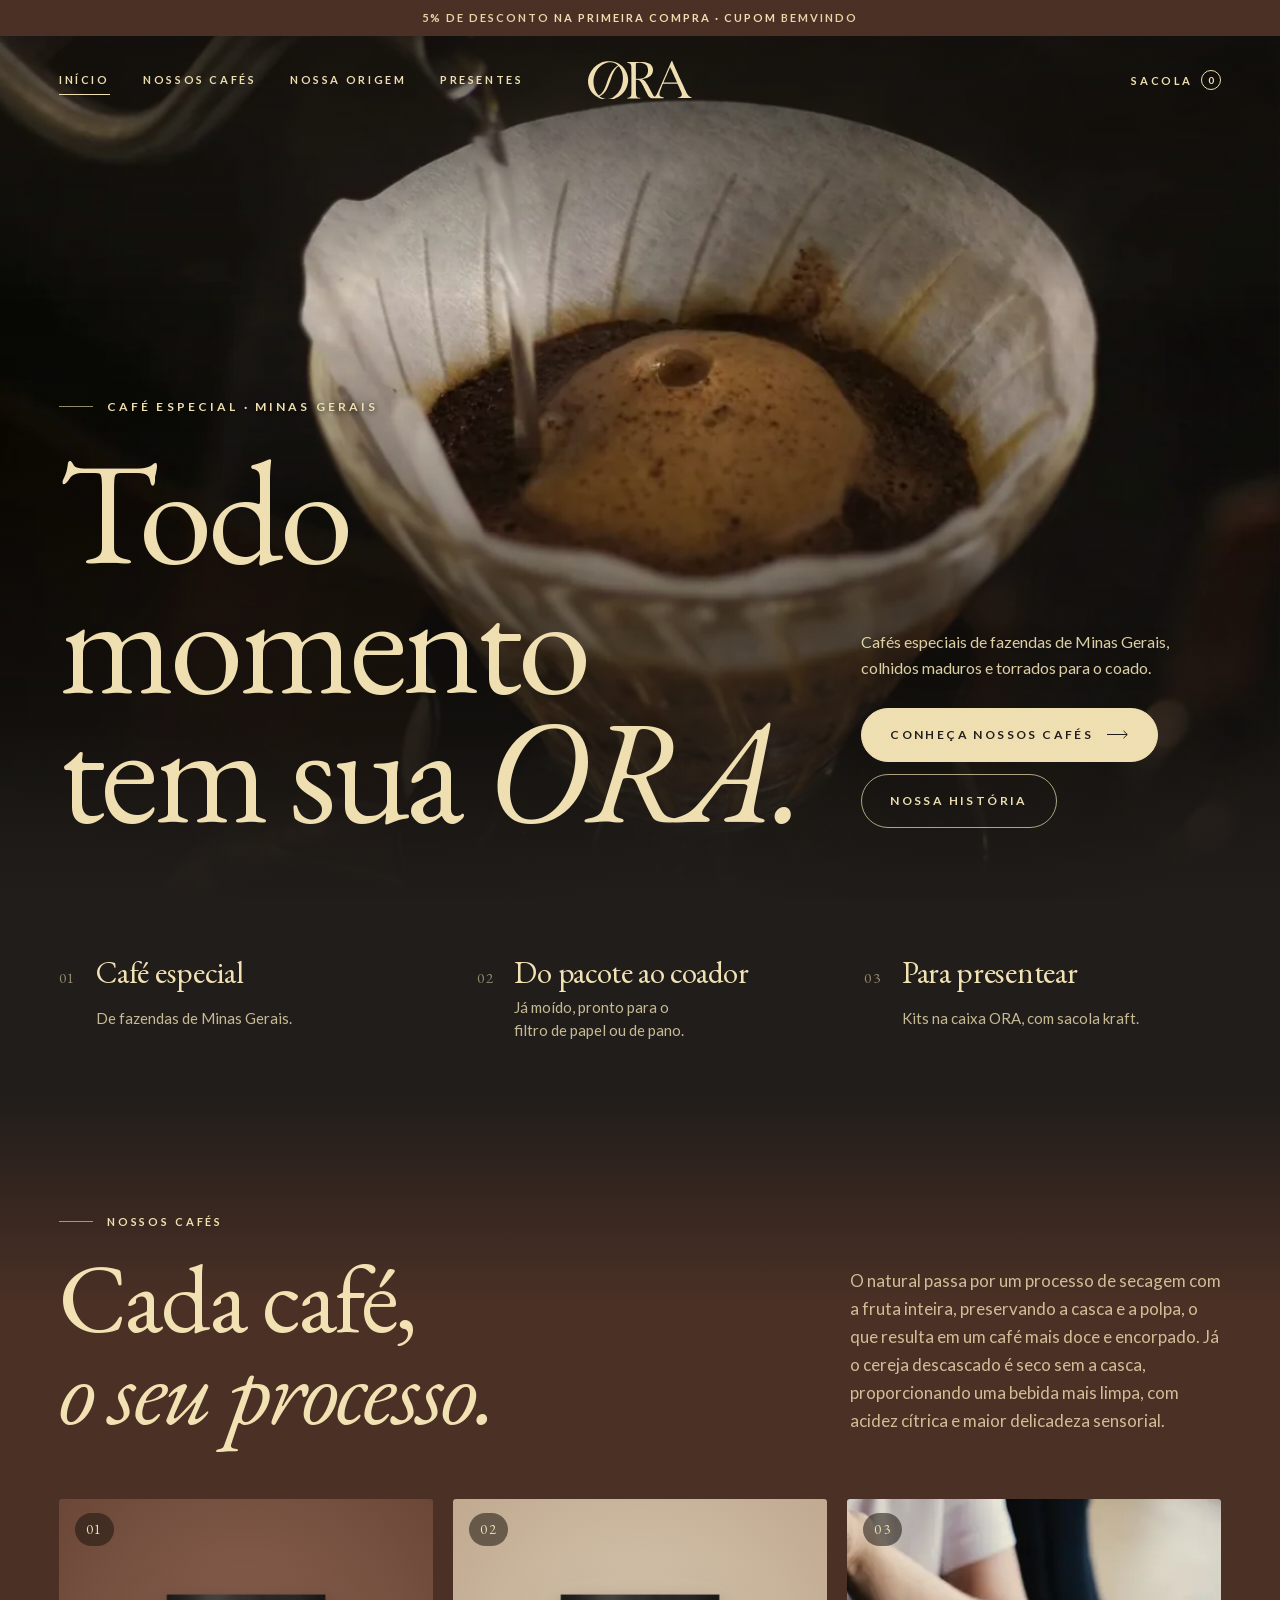
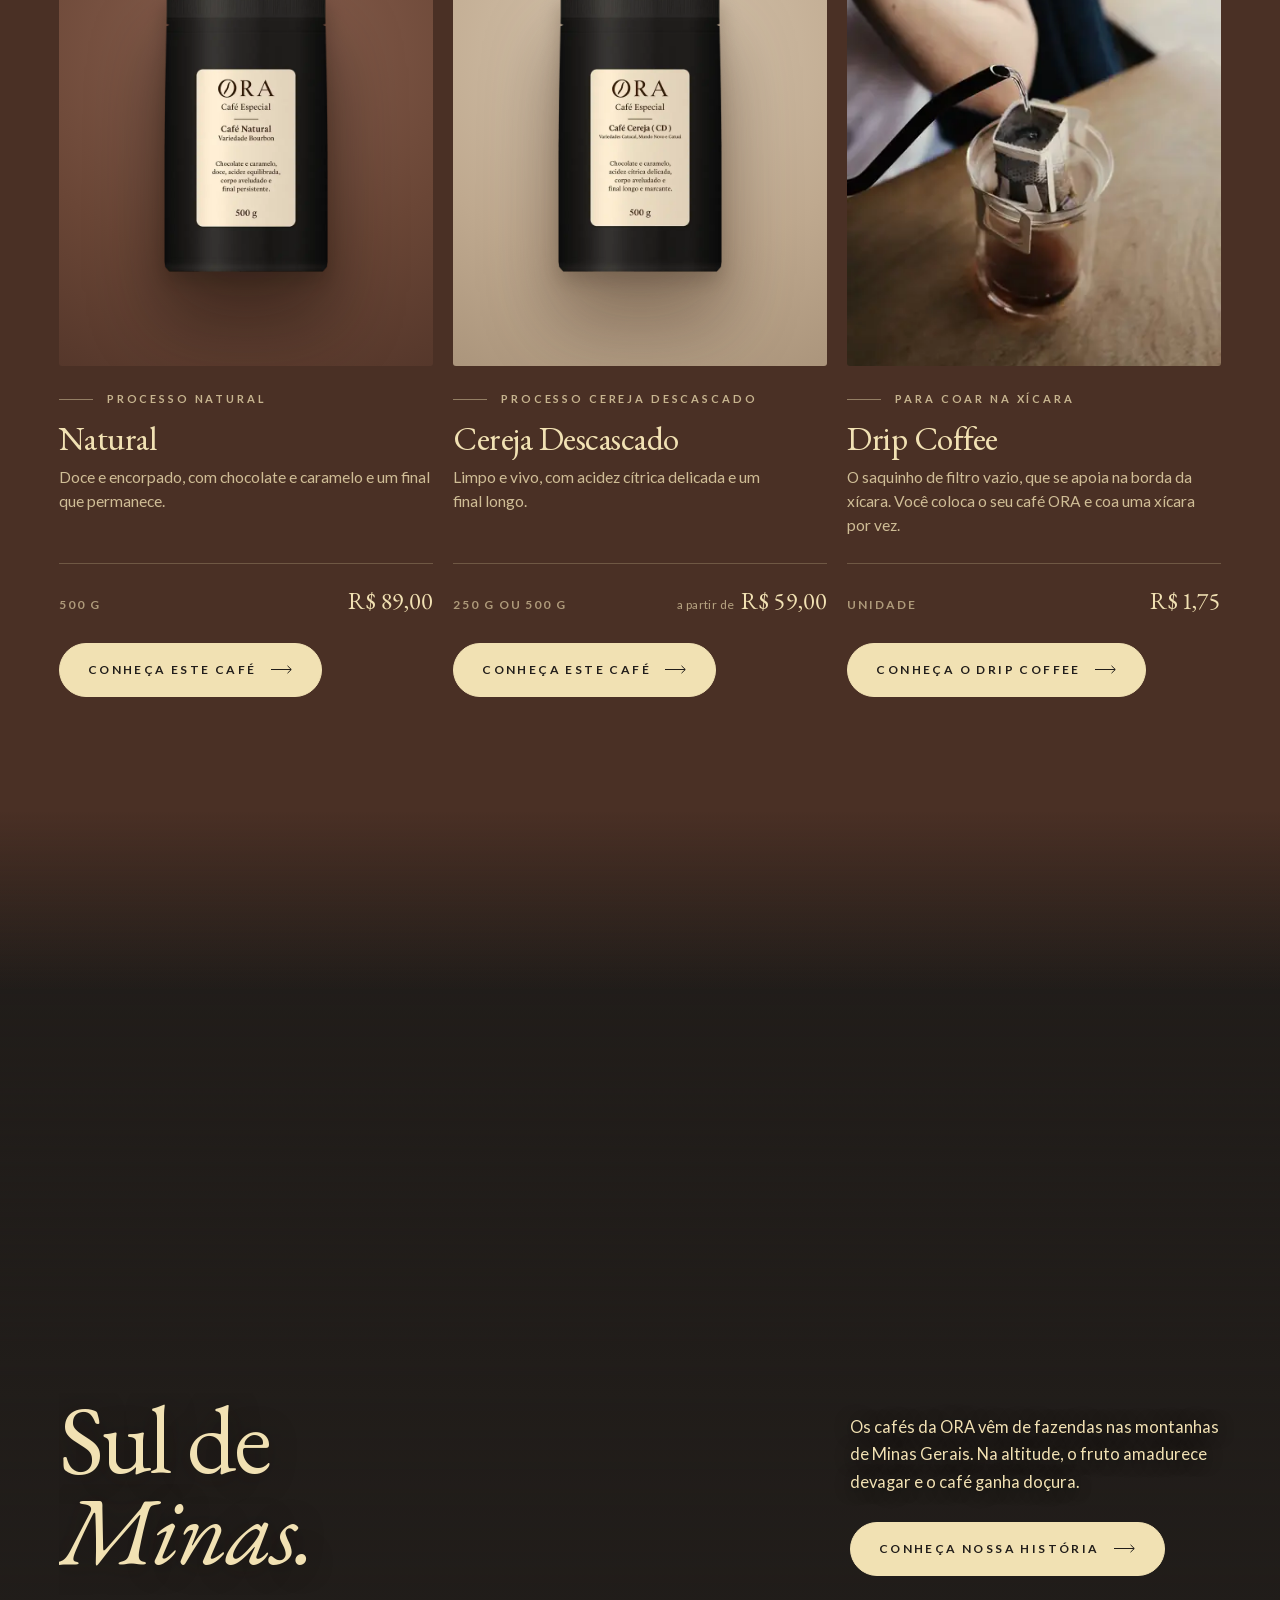
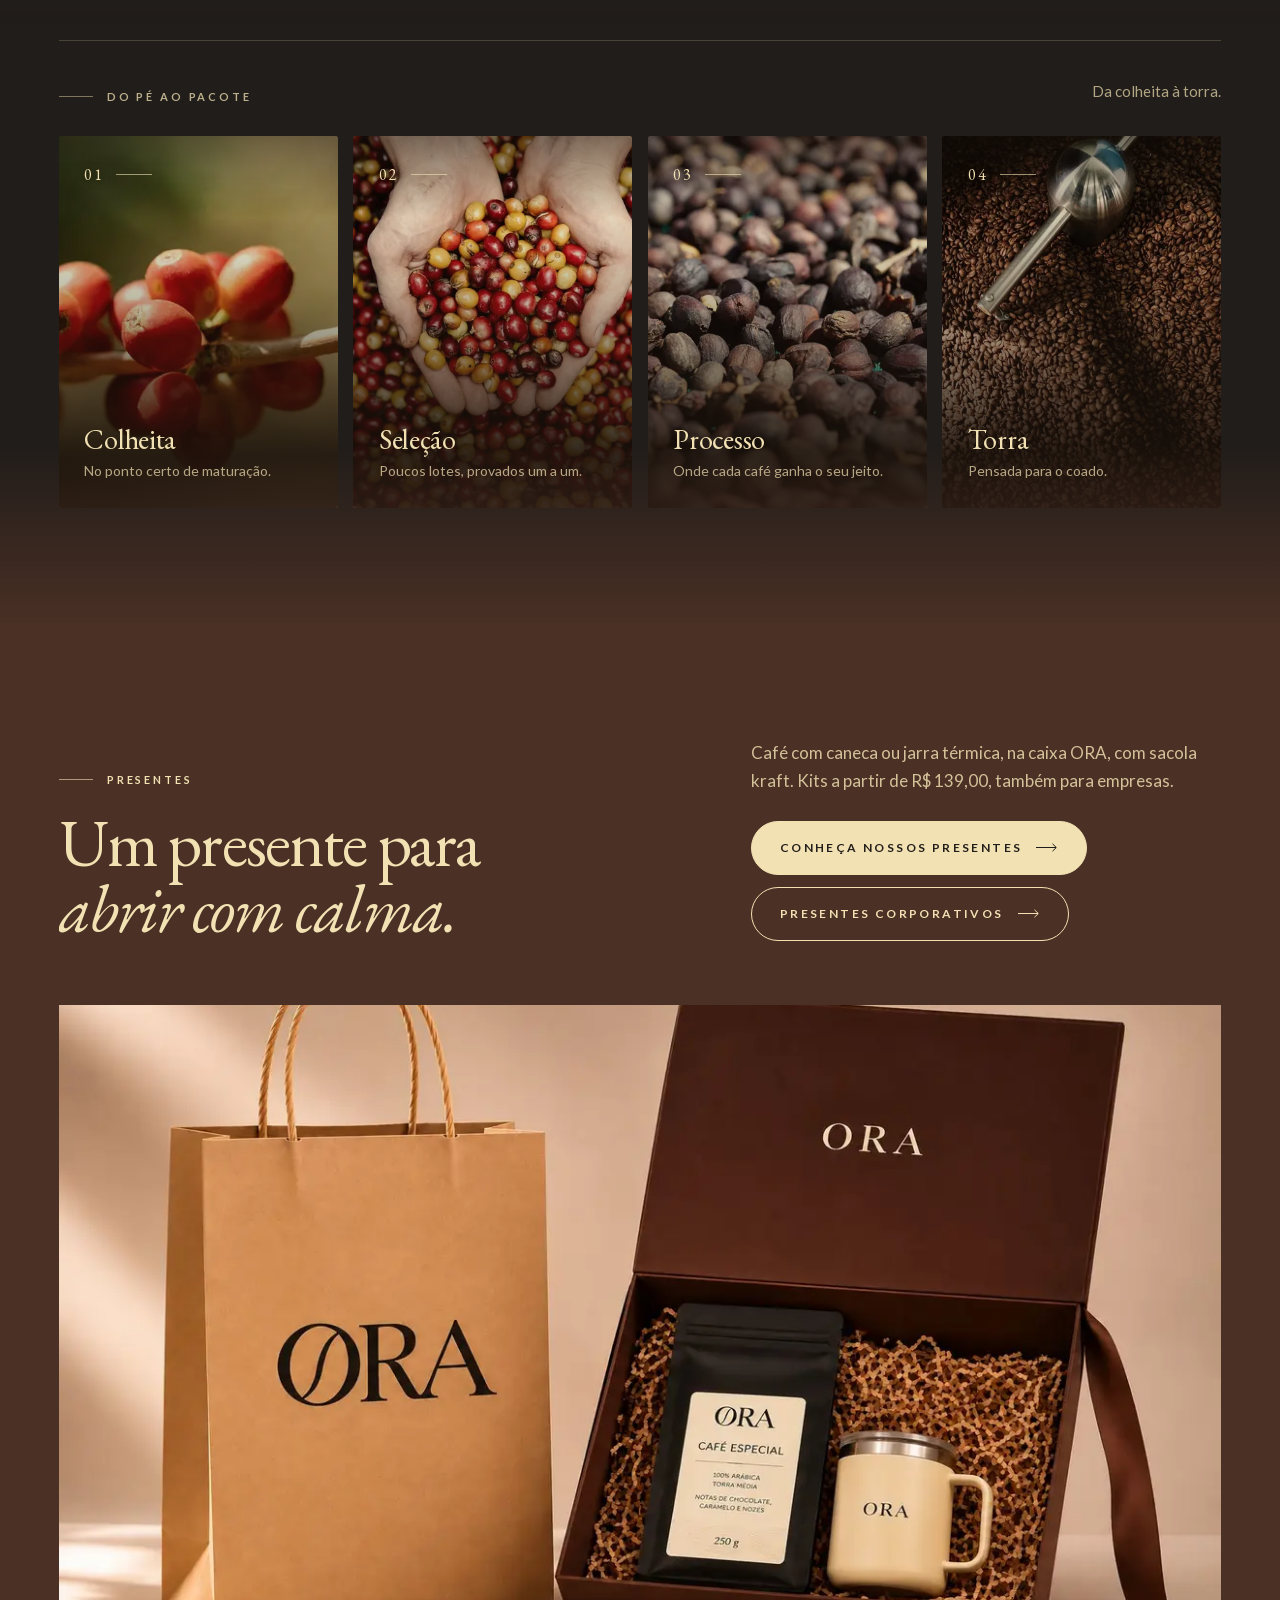
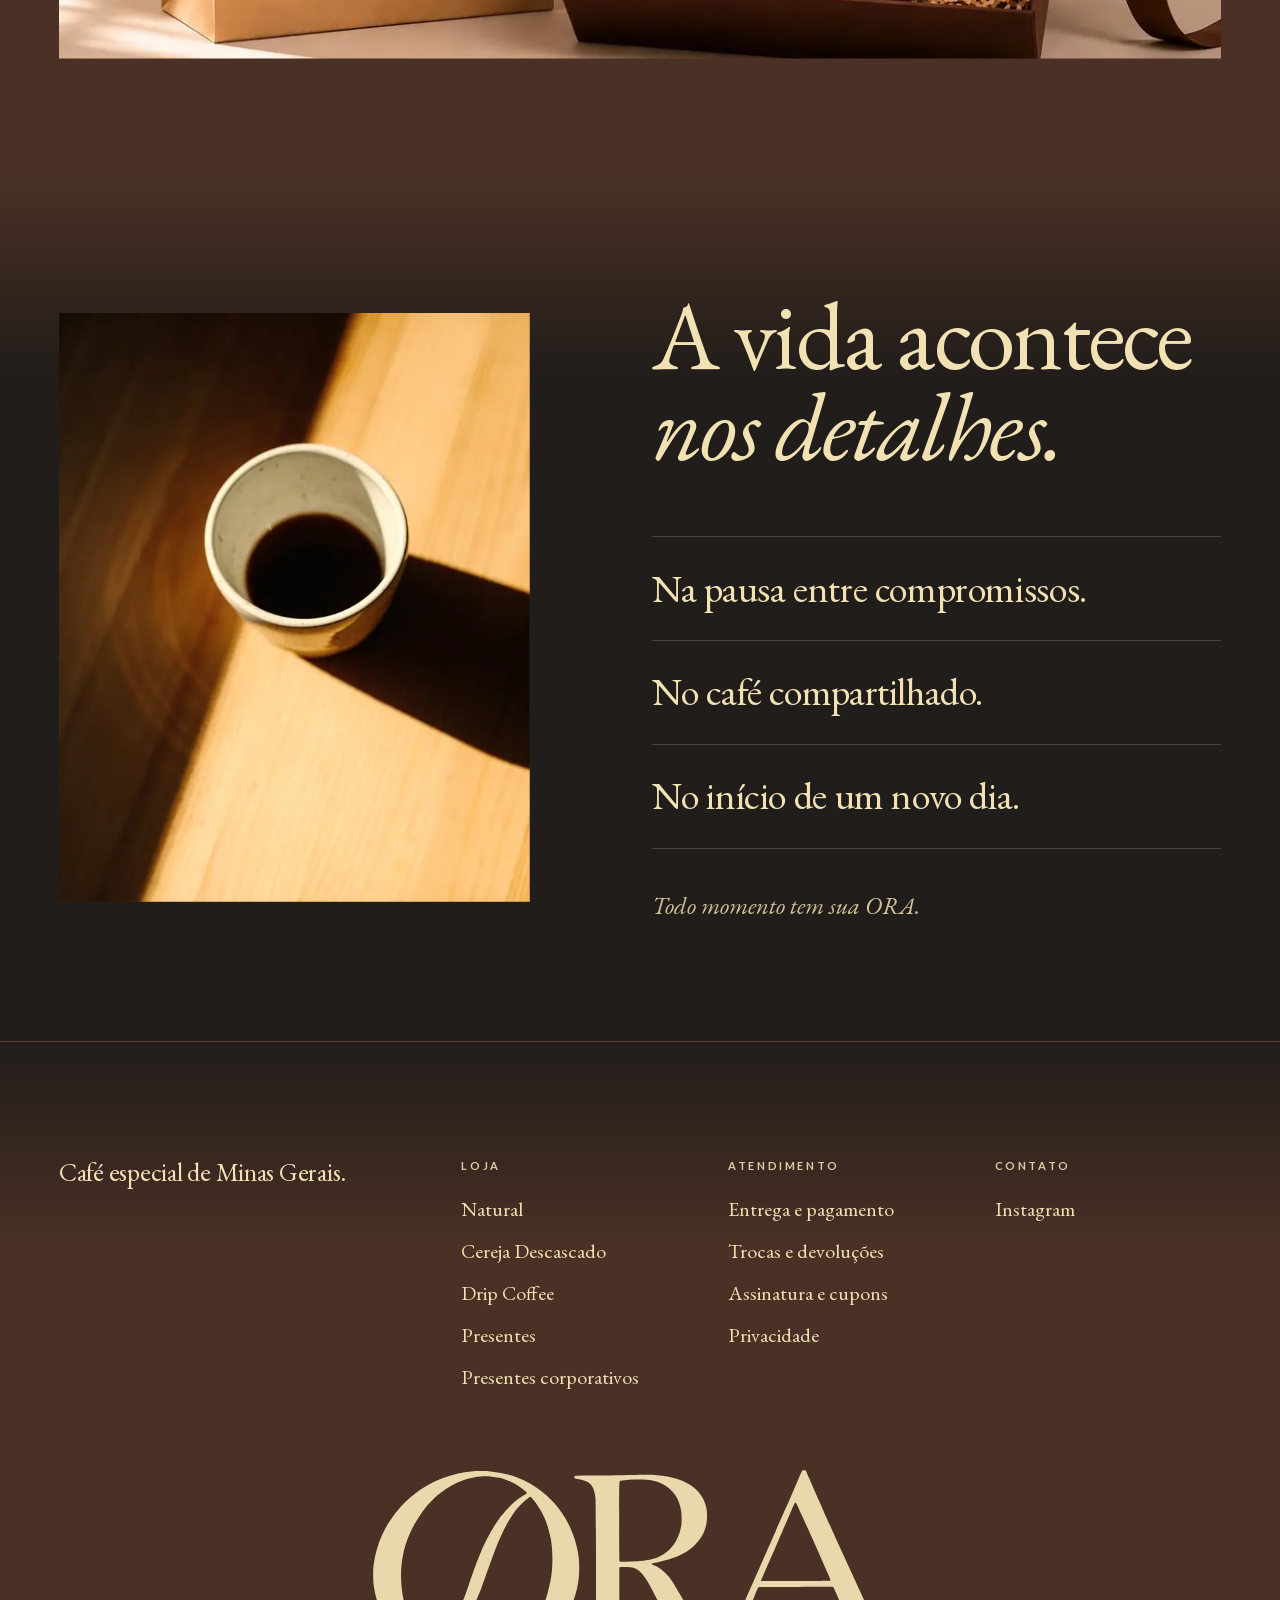
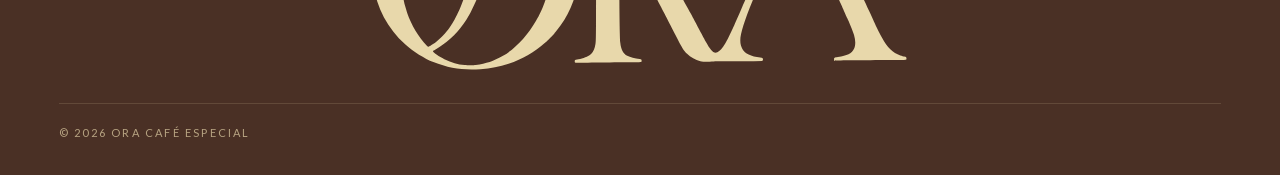
==== commit 85d28f0f: "Pagamento: até 3x sem juros e 5% de desconto no Pix, visíveis no produto e na sacola Co-Authored-By:" ====
--- a/index.html
+++ b/index.html
@@ -594,9 +594,9 @@
 </section>
 
 <script defer src="js/vendor/lenis.min.js"></script>
-<script defer src="js/logo.js?v=59"></script>
-<script defer src="js/catalogo.js?v=59"></script>
-<script defer src="js/loja.js?v=59"></script>
-<script defer src="js/site.js?v=59"></script>
+<script defer src="js/logo.js?v=60"></script>
+<script defer src="js/catalogo.js?v=60"></script>
+<script defer src="js/loja.js?v=60"></script>
+<script defer src="js/site.js?v=60"></script>
 </body>
 </html>
